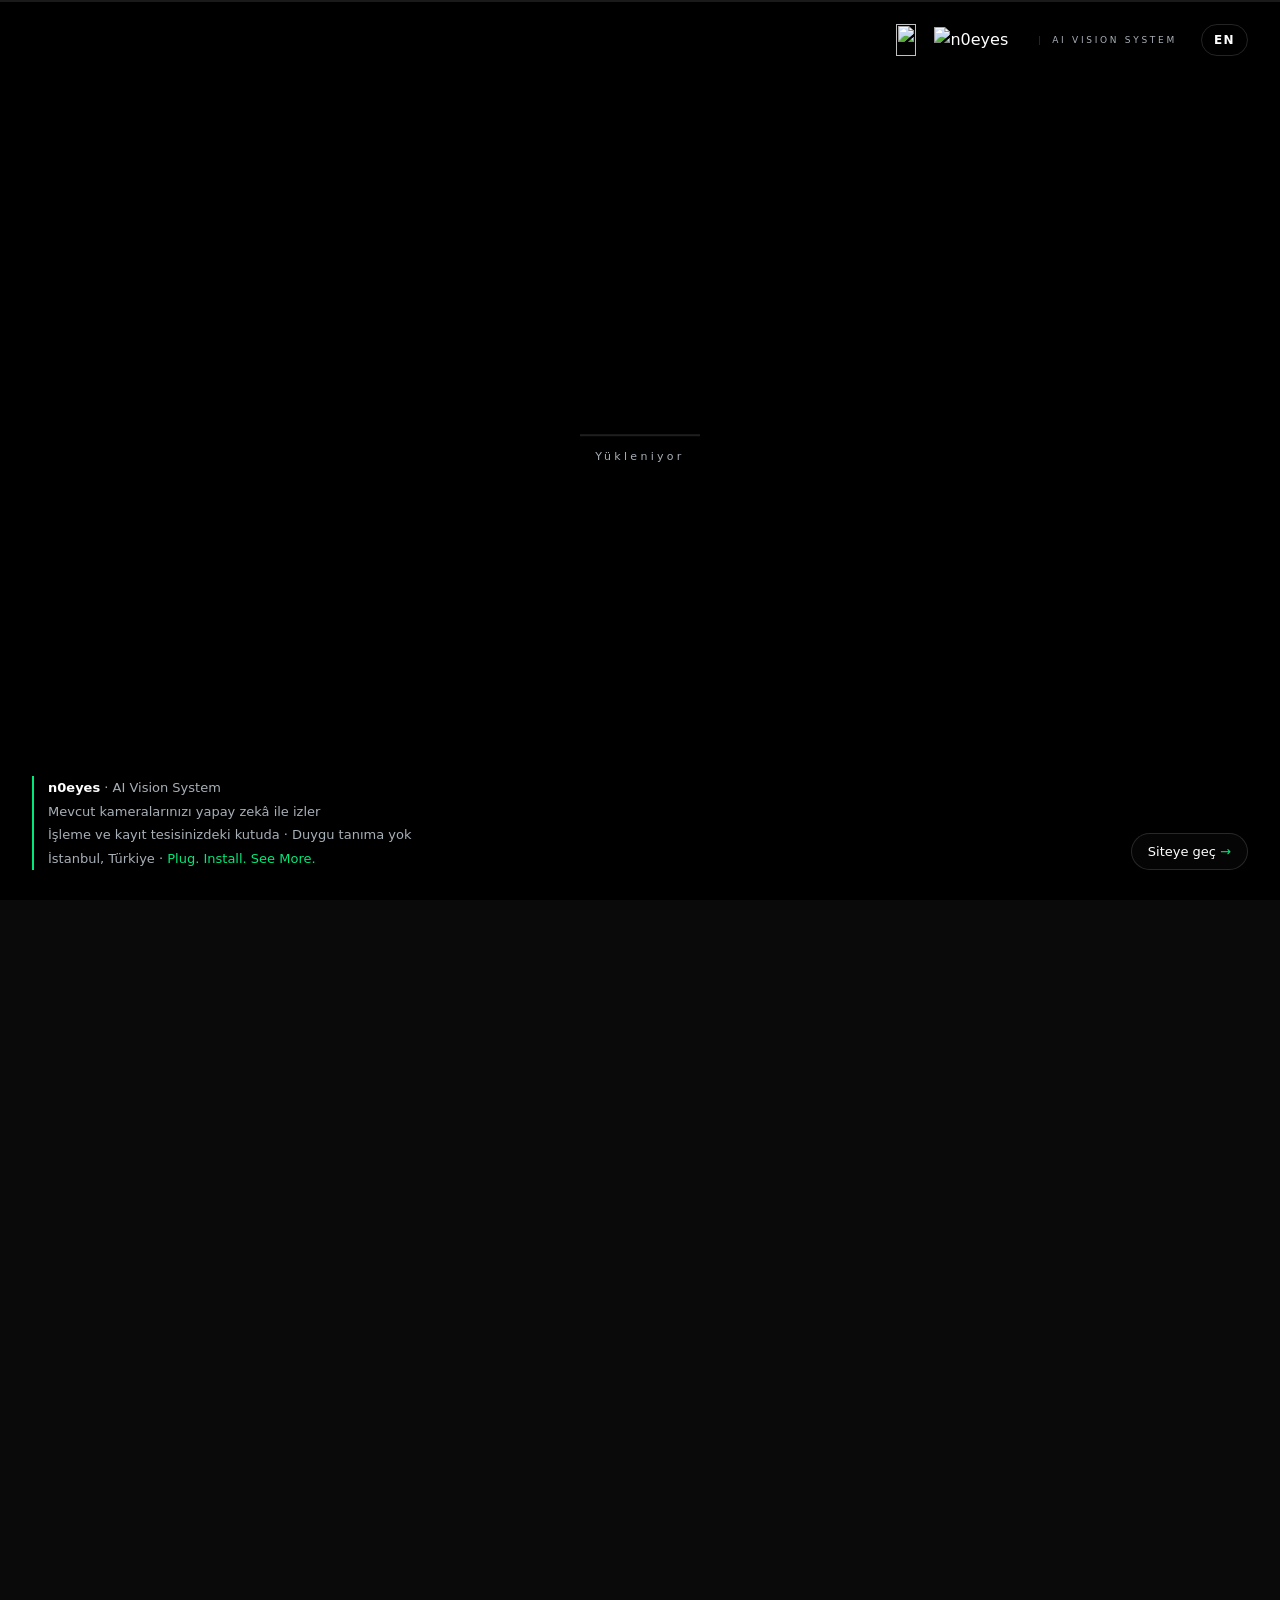
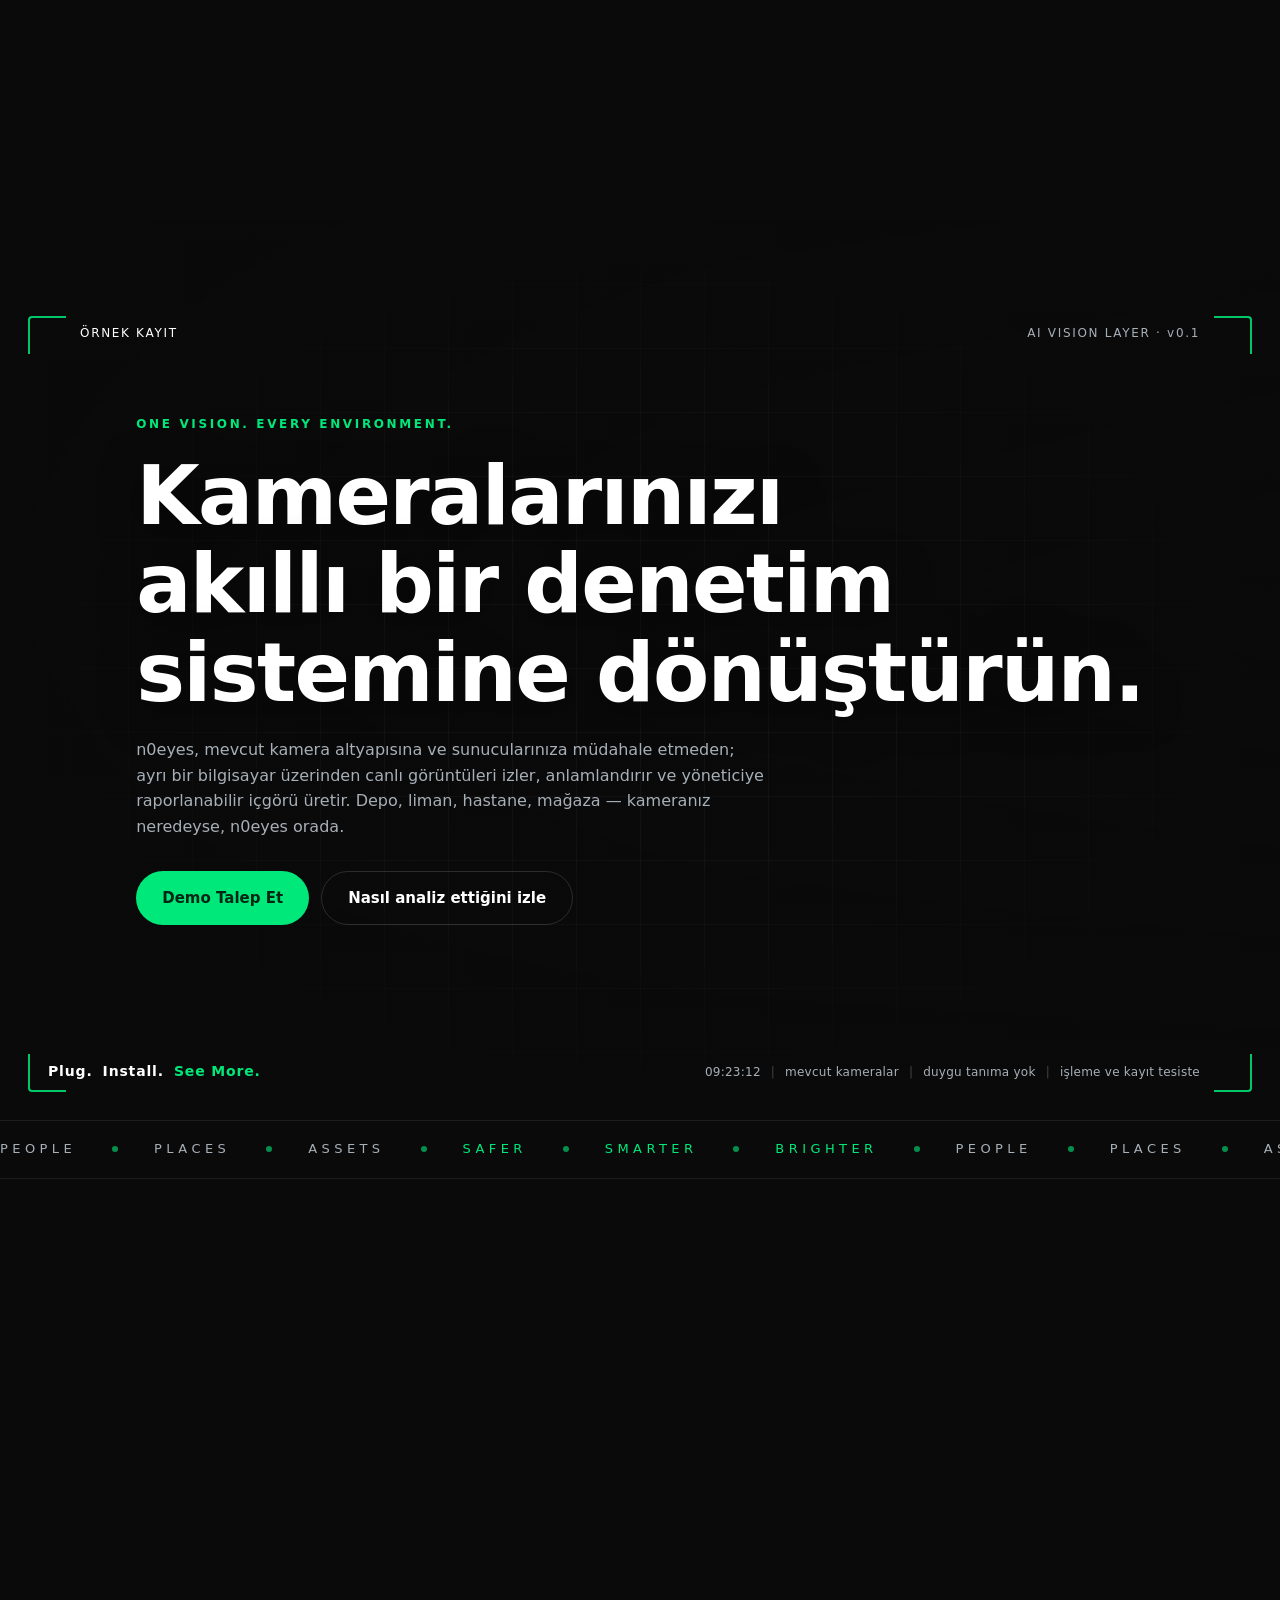
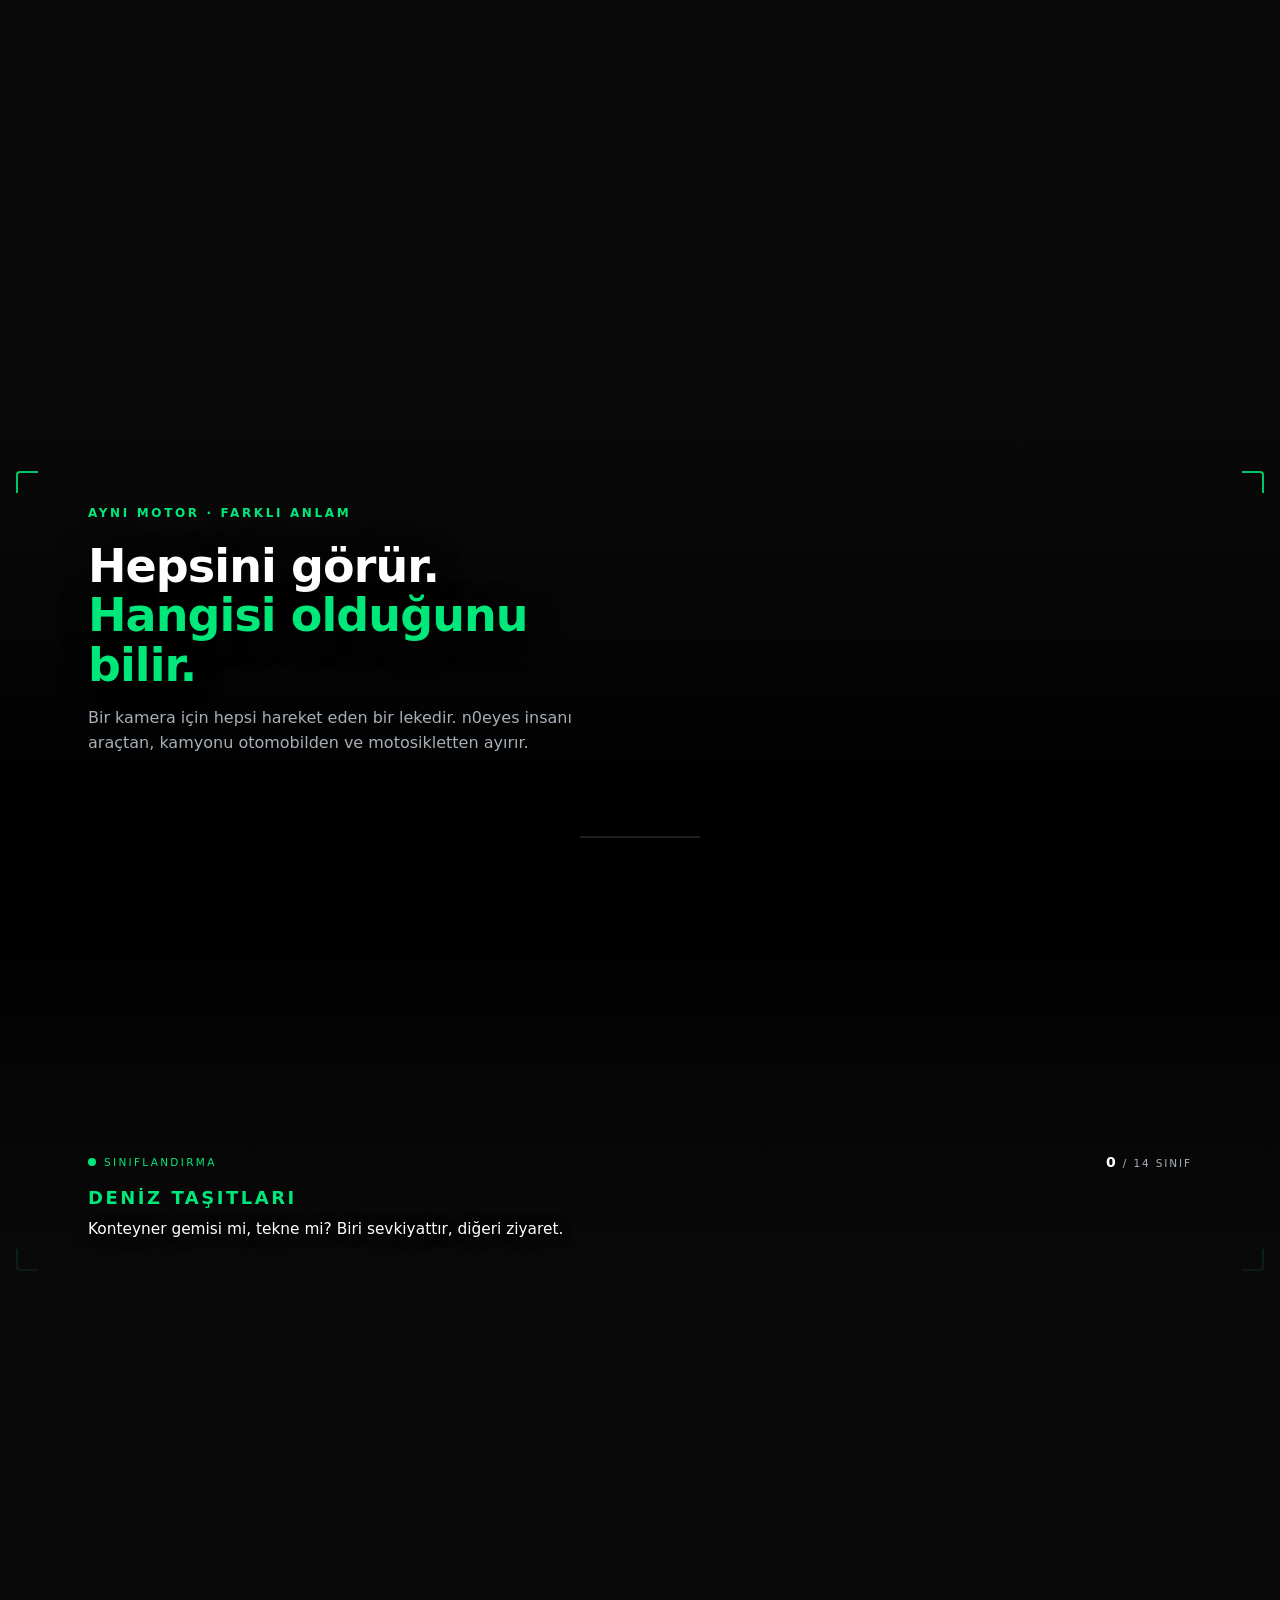
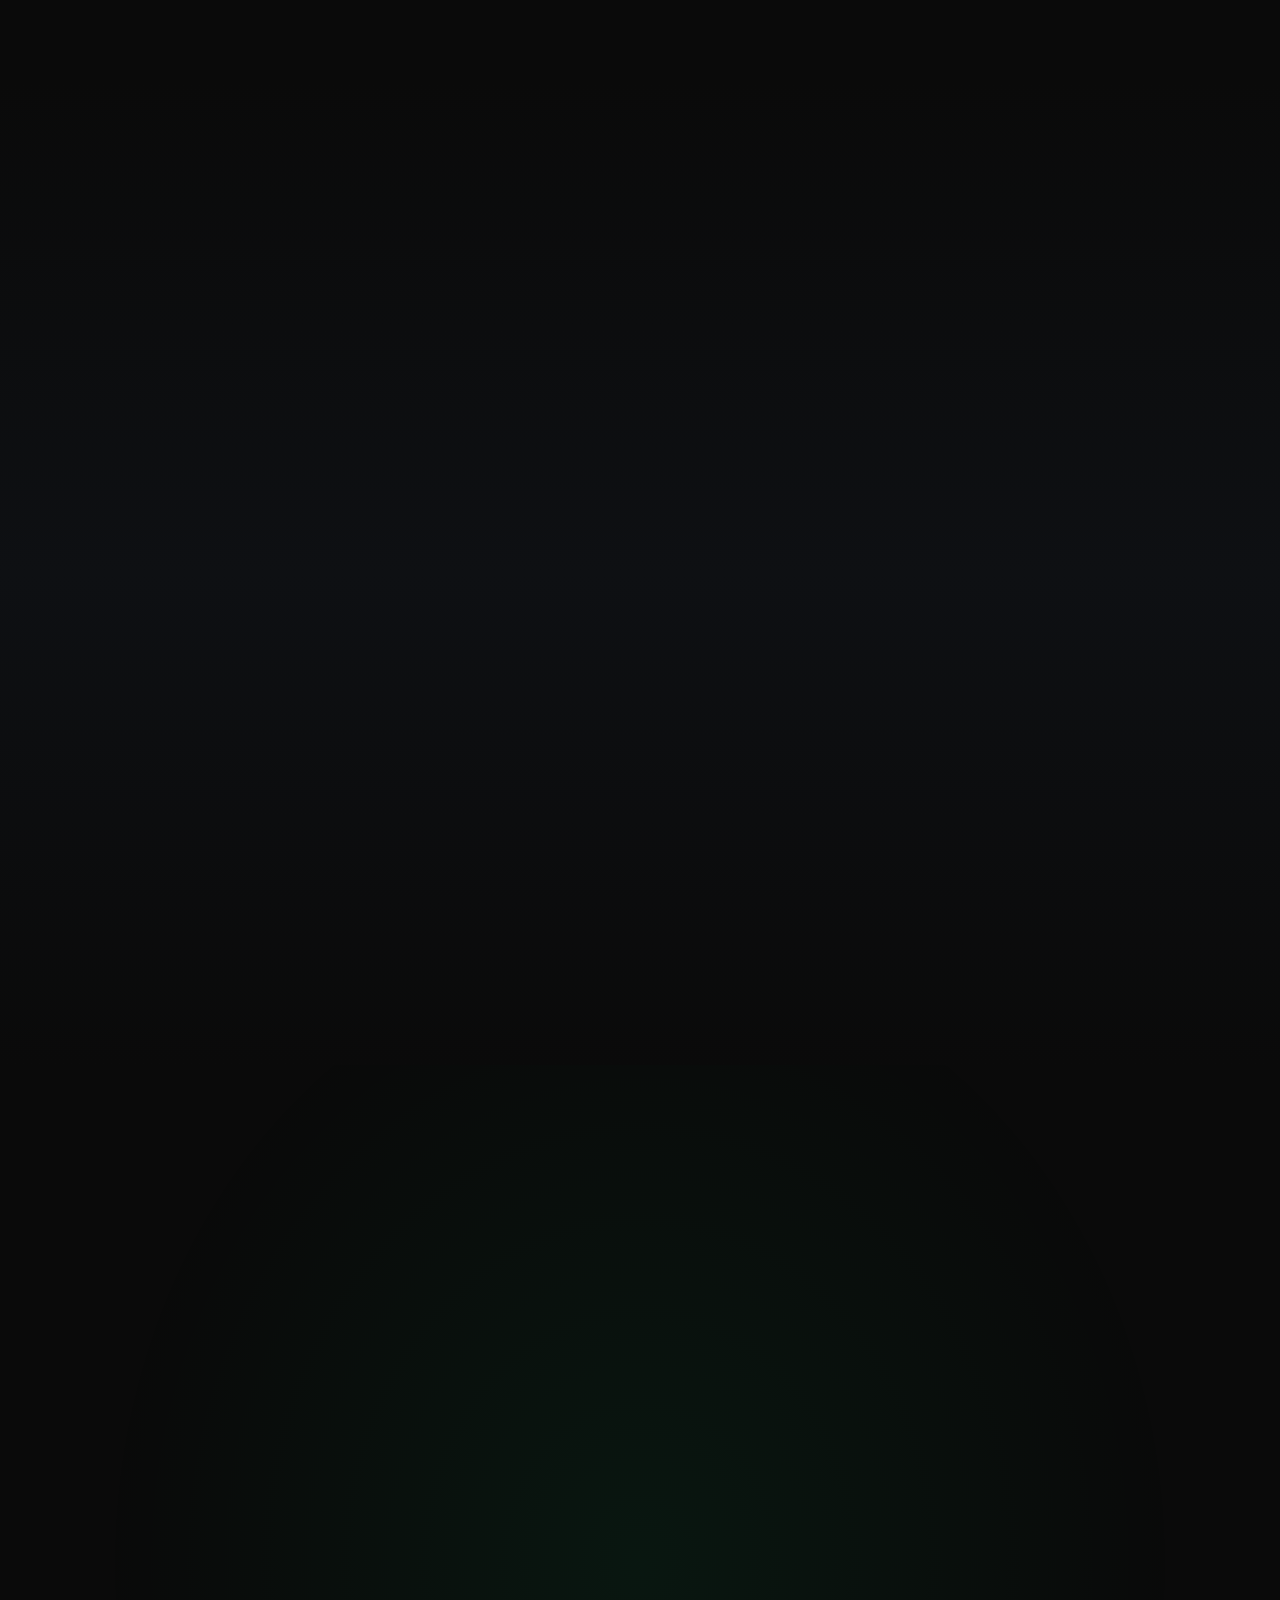
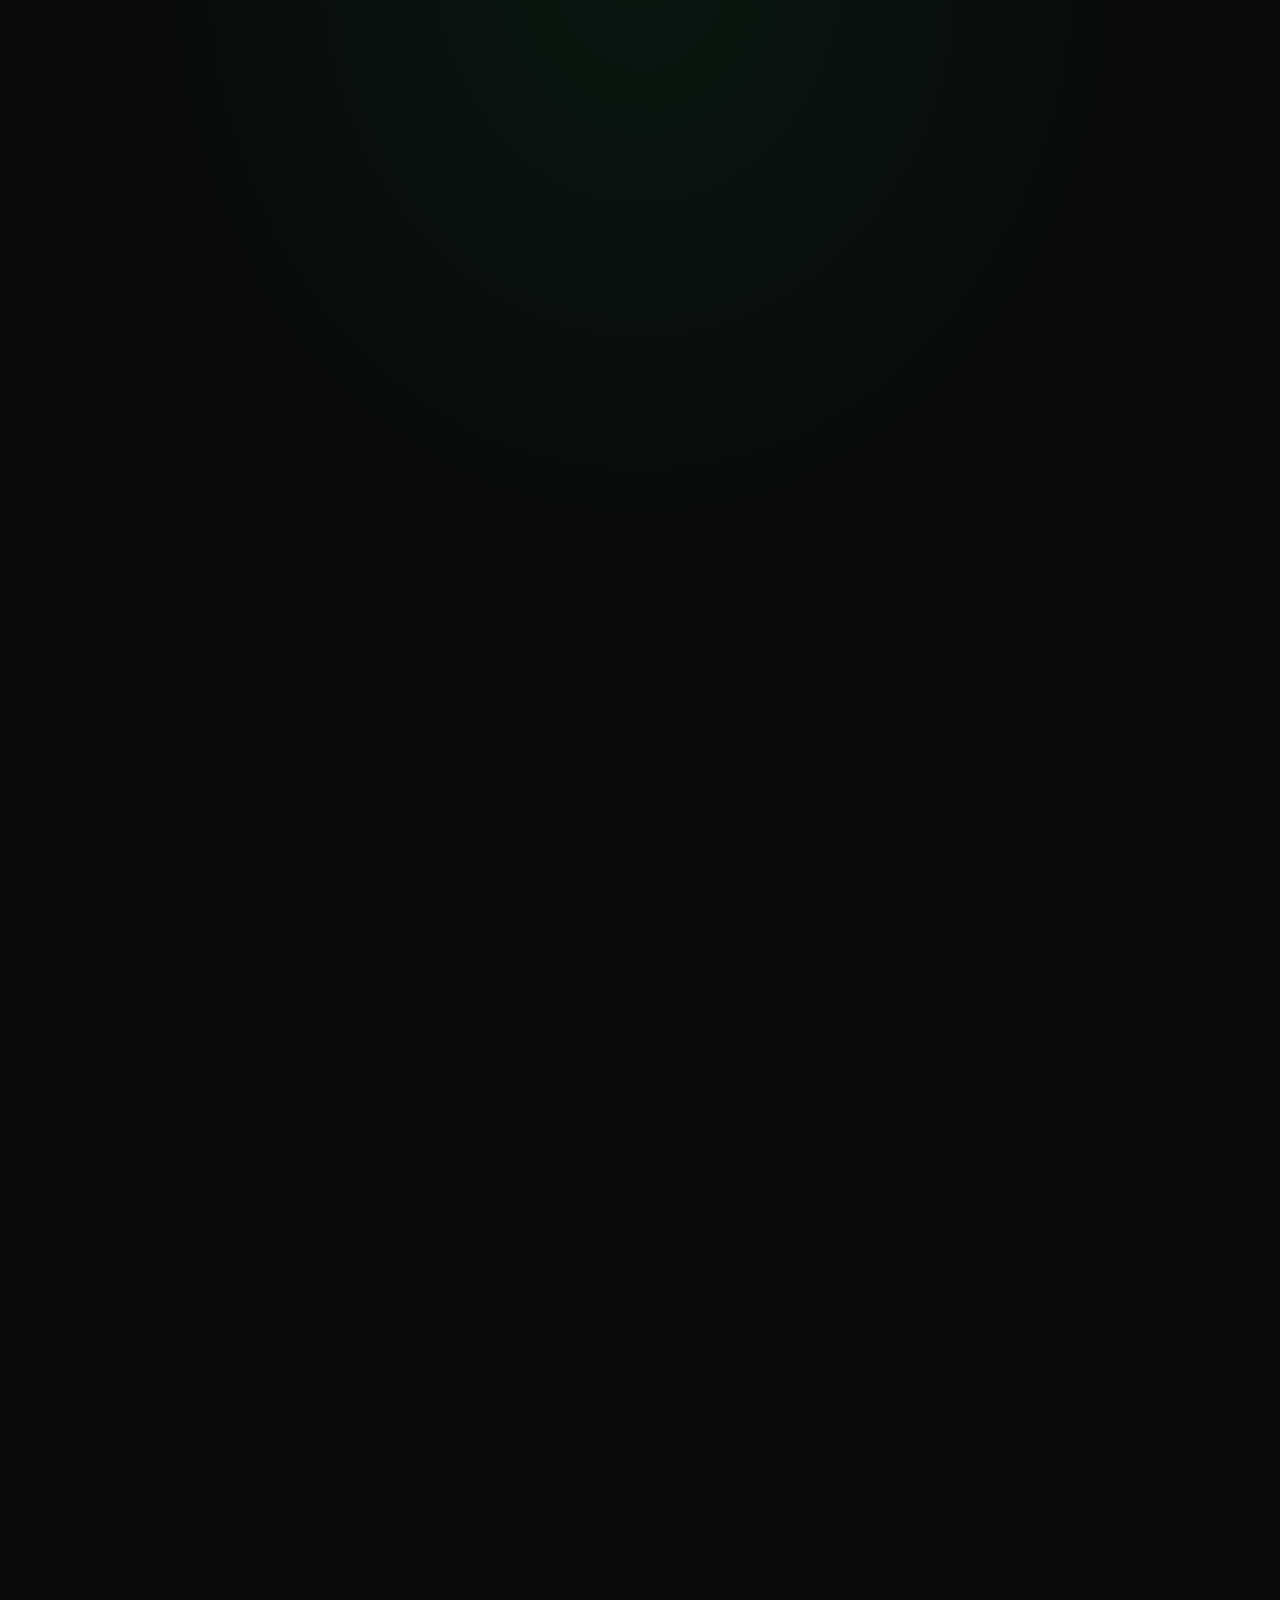
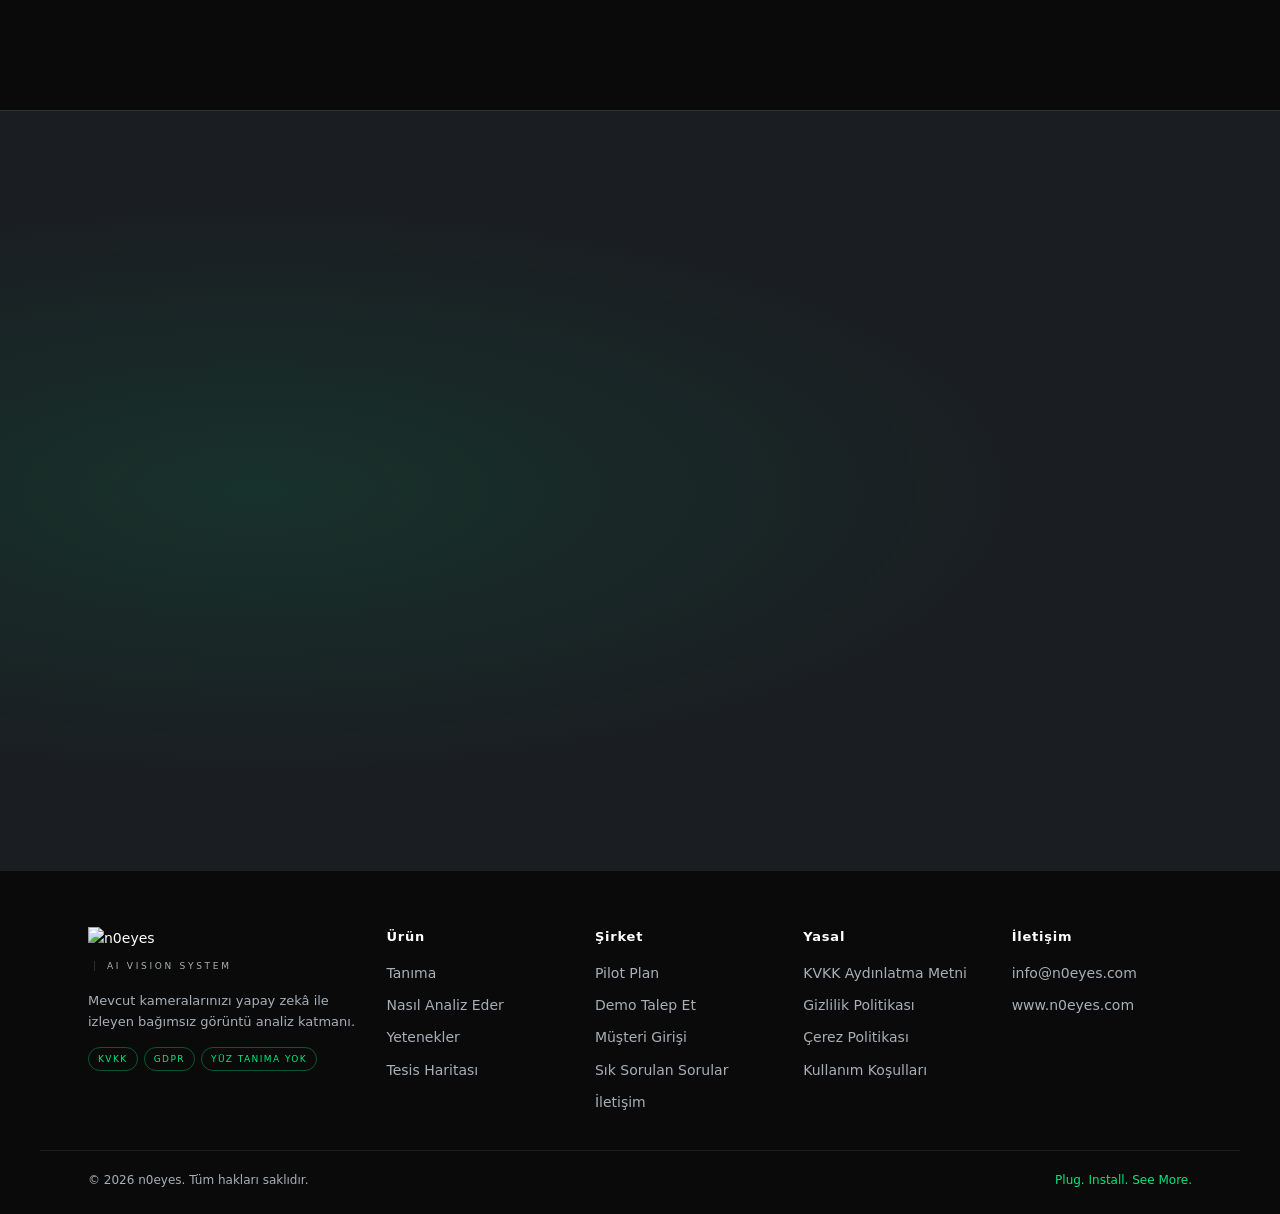
==== index.html @ ea77cc2b "Menüden Görüşme Planla sekmesi kaldırıldı; Demo Talep Et aynı sayfaya gidiyor Altbilgideki bağlantı " ====
<!DOCTYPE html>
<html lang="tr">
<head>
  <meta charset="utf-8">
  <meta name="viewport" content="width=device-width, initial-scale=1">
  <title>n0eyes — AI Vision System | Mevcut kameralarınızı yapay zekâ ile izleyin</title>
  <meta name="description" content="n0eyes, mevcut kamera altyapınıza dokunmadan canlı görüntüyü izler, anlamlandırır ve yöneticiye raporlanabilir içgörü üretir. Plug. Install. See More.">
  <meta property="og:type" content="website">
  <meta property="og:site_name" content="n0eyes">
  <meta property="og:url" content="https://n0eyes.com/">
  <meta property="og:title" content="n0eyes — AI Vision System">
  <meta property="og:description" content="Kameralarınız zaten var. Artık görmeye başlasınlar. n0eyes, mevcut kameralarınıza bağlanan tek bir kutu.">
  <meta property="og:image" content="https://n0eyes.com/assets/img/og.png">
  <meta property="og:image:width" content="1200">
  <meta property="og:image:height" content="630">
  <meta property="og:image:alt" content="n0eyes logosu — Kameralarınız zaten var. Artık görmeye başlasınlar.">
  <meta property="og:locale" content="tr_TR">
  <meta property="og:locale:alternate" content="en_US">
  <meta name="twitter:card" content="summary_large_image">
  <meta name="twitter:title" content="n0eyes — AI Vision System">
  <meta name="twitter:description" content="Kameralarınız zaten var. Artık görmeye başlasınlar. n0eyes, mevcut kameralarınıza bağlanan tek bir kutu.">
  <meta name="twitter:image" content="https://n0eyes.com/assets/img/og.png">
  <link rel="apple-touch-icon" href="assets/img/apple-touch-icon.png">
  <meta name="theme-color" content="#0A0A0A">
  <link rel="icon" href="assets/img/favicon.png" type="image/png">
  <link rel="stylesheet" href="css/fonts.css?v=20261008a">
  <link rel="stylesheet" href="css/style.css?v=20261106a">
</head>
<body>

<!-- ================= INTRO (sadece video, kaydırdıkça akar, sonunda site açılır) ================= -->
<div class="intro" id="intro" aria-label="Tanıtım videosu">
  <div class="intro__media">
    <!-- Kare dizisi: assets/frames/f_0001..f_0213(.webp|@2x.webp) — VD-1 0–9.5 sn + VD-2 0.3–8.55 sn, 12 fps, 1280px / 2048px -->
    <canvas class="intro__canvas" id="introCanvas" data-frames="213" data-src="assets/frames/f_{i}.webp" data-src2x="assets/frames/f_{i}@2x.webp"></canvas>
    <div class="intro__vignette"></div>
  </div>
  <div class="intro__loader" id="introLoader"><i></i><span>Yükleniyor</span></div>

  <!-- sağ üst: logo -->
  <div class="intro__brand">
    <img class="brand__mark" src="assets/img/logo-isaret.png" alt="" width="115" height="128">
    <img class="brand__word" src="assets/img/logo-kelime.png" alt="n0eyes" width="410" height="120">
    <span class="brand__tag">AI VISION SYSTEM</span>
    <button type="button" class="lang lang--intro" aria-label="Switch to English">EN</button>
  </div>

  <!-- sol alt: şirket hakkında birkaç satır -->
  <ul class="intro__facts">
    <li><b>n<span class="n0">0</span>eyes</b> · AI Vision System</li>
    <li>Mevcut kameralarınızı yapay zekâ ile izler</li>
    <li>İşleme ve kayıt tesisinizdeki kutuda · Duygu tanıma yok</li>
    <li>İstanbul, Türkiye · <span class="g">Plug. Install. See More.</span></li>
  </ul>

  <!-- alt yazı: kaydırdıkça değişir -->
  <div class="intro__caption" id="introCaption"><span></span></div>

  <!-- orta alt: kaydır -->
  <div class="intro__scroll" id="introScroll"><span></span>KAYDIR</div>

  <!-- sağ alt: atla -->
  <button class="intro__skip" id="introSkip" type="button">Siteye geç <i>→</i></button>

  <div class="intro__progress"><i id="introBar"></i></div>
</div>
<div class="intro-spacer" id="introSpacer" aria-hidden="true"></div>

<!-- ================= NAV ================= -->
<header class="nav" id="nav">
  <div class="nav__inner">
    <a href="./" class="brand" id="brandHome" aria-label="n0eyes ana sayfa">
      <img class="brand__mark" src="assets/img/logo-isaret.png" alt="" width="115" height="128">
      <img class="brand__word" src="assets/img/logo-kelime.png" alt="n0eyes" width="410" height="120">
      <span class="brand__tag">AI VISION SYSTEM</span>
    </a>
    <nav class="nav__links" id="navLinks">
      <a href="#urun">Ürün</a>
      <a href="#tanima">Tanıma</a>
      <a href="#canli">Nasıl Analiz Eder</a>
      <a href="#fabrika">Fabrika</a>
      <a href="#yetenekler">Yetenekler</a>
      <a href="#tesis">Tesis</a>
      <a href="#pilot">Pilot</a>
      <a href="https://portal.n0eyes.com/giris">Müşteri Girişi</a>
      <button type="button" class="lang" aria-label="Switch to English">EN</button>
      <a href="https://portal.n0eyes.com/gorusme" class="btn btn--sm">Demo Talep Et</a>
    </nav>
    <button class="nav__burger" id="burger" aria-label="Menü" aria-expanded="false"><span></span><span></span></button>
  </div>
</header>

<main id="top">

<!-- ================= HERO (statik; intro'nun son karesi arka planda) ================= -->
<section class="hero" id="hero">
  <div class="hero__bg" aria-hidden="true"></div>
  <div class="hero__grid" aria-hidden="true"></div>
  <div class="hud" aria-hidden="true">
    <i class="hud__c hud__c--tl"></i><i class="hud__c hud__c--tr"></i><i class="hud__c hud__c--bl"></i><i class="hud__c hud__c--br"></i>
    <div class="hud__rec">ÖRNEK KAYIT</div>
    <div class="hud__cam">AI VISION LAYER · v0.1</div>
    <div class="hud__meta"><span id="hudClock">09:23:12</span><span class="sep">|</span><span>mevcut kameralar</span><span class="sep">|</span><span>duygu tanıma yok</span><span class="sep">|</span><span>işleme ve kayıt tesiste</span></div>
  </div>
  <div class="container hero__content">
    <p class="eyebrow">ONE VISION. EVERY ENVIRONMENT.</p>
    <h1>Kameralarınızı<br>akıllı bir denetim<br>sistemine dönüştürün.</h1>
    <p class="lead">n0eyes, mevcut kamera altyapısına ve sunucularınıza müdahale etmeden; ayrı bir bilgisayar üzerinden canlı görüntüleri izler, anlamlandırır ve yöneticiye raporlanabilir içgörü üretir. Depo, liman, hastane, mağaza — kameranız neredeyse, n0eyes orada.</p>
    <div class="hero__cta">
      <a href="https://portal.n0eyes.com/gorusme" class="btn">Demo Talep Et</a>
      <a href="#canli" class="btn btn--ghost">Nasıl analiz ettiğini izle</a>
    </div>
  </div>
  <div class="hero__tagline"><span>Plug.</span><span>Install.</span><span class="g">See More.</span></div>
</section>

<!-- ================= MARQUEE ================= -->
<div class="marquee" aria-hidden="true">
  <div class="marquee__track">
    <span>PEOPLE</span><i></i><span>PLACES</span><i></i><span>ASSETS</span><i></i><span class="g">SAFER</span><i></i><span class="g">SMARTER</span><i></i><span class="g">BRIGHTER</span><i></i>
    <span>PEOPLE</span><i></i><span>PLACES</span><i></i><span>ASSETS</span><i></i><span class="g">SAFER</span><i></i><span class="g">SMARTER</span><i></i><span class="g">BRIGHTER</span><i></i>
    <span>PEOPLE</span><i></i><span>PLACES</span><i></i><span>ASSETS</span><i></i><span class="g">SAFER</span><i></i><span class="g">SMARTER</span><i></i><span class="g">BRIGHTER</span><i></i>
  </div>
</div>

<!-- ================= PROBLEM ================= -->
<section class="section" id="urun">
  <div class="container">
    <div class="section__head reveal">
      <p class="eyebrow">BUGÜNKÜ SORUN</p>
      <h2>Kameralar çoğu zaman <span class="muted">sadece kayıt alır.</span></h2>
      <p class="lead">n0eyes bu pasif görüntüyü, işletmenin günlük operasyonunu anlayan aktif bir analiz katmanına dönüştürür.</p>
    </div>
    <div class="grid grid--3">
      <article class="card reveal">
        <div class="card__icon"><svg viewBox="0 0 24 24"><path d="M4 7h11l5 3-5 3H4z"/><path d="M4 7v10"/><path d="M8 20h8"/></svg></div>
        <h3>Pasif kayıt</h3>
        <p>Kamera görüntüleri çoğu zaman olay olduktan sonra geriye dönük izlenir. Kayıt vardır, ama gözlem yoktur.</p>
      </article>
      <article class="card reveal" style="--d:.1s">
        <div class="card__icon"><svg viewBox="0 0 24 24"><circle cx="12" cy="12" r="9"/><path d="M12 7v5l3 2"/></svg></div>
        <h3>Manuel takip</h3>
        <p>Rampa doluluğu, bekleme, güvenlik ve olağan dışı hareketler insan kontrolüne kalır. İnsan yorulur, sistem yorulmaz.</p>
      </article>
      <article class="card reveal" style="--d:.2s">
        <div class="card__icon"><svg viewBox="0 0 24 24"><rect x="3" y="4" width="7" height="7" rx="1"/><rect x="14" y="4" width="7" height="7" rx="1"/><rect x="3" y="15" width="7" height="7" rx="1"/><rect x="14" y="15" width="7" height="7" rx="1"/></svg></div>
        <h3>Dağınık görünürlük</h3>
        <p>Yönetici sahadaki akışı tek ekranda ve ölçülebilir şekilde göremez; kameralar arasında kaybolur.</p>
      </article>
    </div>
  </div>
</section>

<!-- ================= NASIL ÇALIŞIR ================= -->
<!-- ================= TANIMA (VD-3: kaydırdıkça sağa akan sınıflandırma geçidi) ================= -->
<section class="reco" id="tanima">
  <div class="reco__sticky">
    <div class="container reco__head">
      <p class="eyebrow">AYNI MOTOR · FARKLI ANLAM</p>
      <h2>Hepsini görür. <span class="g">Hangisi olduğunu bilir.</span></h2>
      <p class="lead">Bir kamera için hepsi hareket eden bir lekedir. n0eyes insanı araçtan, kamyonu otomobilden ve motosikletten ayırır.</p>
    </div>

    <div class="reco__stage">
      <!-- Kare dizisi: assets/frames-vd3/f_0001..f_0112(.webp|@2x.webp) (VD-3, 12 fps, 1600px / 2560px; HAMER kuyruğu kesildi, köpek yüz kutusu temizlendi) -->
      <canvas class="reco__canvas" id="recoCanvas" data-frames="112" data-src="assets/frames-vd3/f_{i}.webp" data-src2x="assets/frames-vd3/f_{i}@2x.webp"></canvas>
      <div class="reco__hud" aria-hidden="true">
        <i class="hud__c hud__c--tl"></i><i class="hud__c hud__c--tr"></i><i class="hud__c hud__c--bl"></i><i class="hud__c hud__c--br"></i>
      </div>
      <div class="reco__loader" id="recoLoader"><i></i></div>
    </div>

    <div class="container reco__foot">
      <div class="reco__meta"><span class="reco__badge"><span class="dot"></span>SINIFLANDIRMA</span><span class="reco__count"><b id="recoCount">0</b> / 14 <span>SINIF</span></span></div>
      <div class="reco__cap">
        <b id="recoTitle">DENİZ TAŞITLARI</b>
        <span id="recoText">Konteyner gemisi mi, tekne mi? Biri sevkiyattır, diğeri ziyaret.</span>
      </div>
      <div class="reco__track" id="recoTrack" aria-hidden="true"></div>
    </div>
  </div>
</section>

<!-- ================= CANLI ANALİZ (gerçek görüntü + HUD) ================= -->
<section class="section" id="canli">
  <div class="container">
    <div class="section__head reveal">
      <p class="eyebrow">NASIL ANALİZ EDER</p>
      <h2>Bir güvenlik görevlisi gibi <span class="g">ekrandaki görüntüyü</span> okur.</h2>
      <p class="lead">Aşağıdaki görüntü gerçek bir depodan — mal kabul rampası, sabah mesaisi. Kişi kutuları, bölge çizgileri ve olaylar sistemin kendi çıktısıdır.</p>
    </div>

    <div class="live reveal">
      <div class="live__stage">
        <video id="liveVideo" class="live__video" src="assets/video/demo-rampa.mp4" poster="assets/img/poster-rampa.jpg" muted loop playsinline preload="metadata"></video>
        <div class="live__hud" aria-hidden="true">
          <i class="hud__c hud__c--tl"></i><i class="hud__c hud__c--tr"></i><i class="hud__c hud__c--bl"></i><i class="hud__c hud__c--br"></i>
          <div class="live__top">
            <span class="live__badge">ÖRNEK KAYIT</span>
            <span class="live__cam">CAM 2 · MAL KABUL</span>
            <span class="live__time" id="liveClock">09:23:30</span>
          </div>
          <div class="live__kpis">
            <div class="kpi"><span class="kpi__l">KİŞİ</span><b id="kpiKisi">4</b></div>
            <div class="kpi"><span class="kpi__l">HAREKETSİZ</span><b id="kpiHareketsiz" class="warn">3</b></div>
            <div class="kpi"><span class="kpi__l">RAMPA</span><b class="g">DOLU</b></div>
            <div class="kpi"><span class="kpi__l">ARAÇ</span><b>1</b></div>
          </div>
          <div class="live__scan"></div>
        </div>
        <button class="live__play" id="livePlay" aria-label="Oynat">▶</button>
      </div>

      <aside class="live__panel">
        <div class="live__panelHead">
          <span>OLAY AKIŞI</span>
          <span class="muted">22.08.2026</span>
        </div>
        <ul class="feed" id="feed">
          <li class="feed__item feed__item--ghost">Olaylar video ile eş zamanlı akar…</li>
        </ul>
        <div class="live__foot">
          <span class="pill">Duygu tanıma yok</span>
          <span class="pill">İşleme tesiste</span>
        </div>
      </aside>
    </div>

    <div class="stats reveal">
      <div class="stat"><b data-sabit="7/24">7/24</b><span>kesintisiz izleme · gece görüşü dahil</span></div>
      <div class="stat"><b data-count="14">0</b><span>ayırt edilen sınıf · insan, araç, ekipman</span></div>
    </div>
  </div>
</section>

<!-- ================= FABRİKA (#79: gerçek izlerin görüntüsüz canlandırması; veri: n0eyes tools/site_iz_disa.py → assets/data) ================= -->
<section class="section" id="fabrika">
  <div class="container">
    <div class="section__head reveal">
      <h2>Gerçek fabrika. Gerçek tespitler. <span class="g">Görüntü yok.</span></h2>
    </div>
    <figure class="fab reveal" data-json="assets/data/fabrika_nvr2_k17.json">
      <div class="fab__sahne">
        <canvas aria-hidden="true"></canvas>
        <div class="fab__hud" aria-hidden="true">
          <i class="hud__c hud__c--tl"></i><i class="hud__c hud__c--tr"></i><i class="hud__c hud__c--bl"></i><i class="hud__c hud__c--br"></i>
          <div class="fab__top"><span class="fab__rozet"></span><span class="fab__saat">--:--:--</span></div>
          <div class="fab__bolgeler"></div>
        </div>
      </div>
      <figcaption class="fab__alt">Bir tekstil fabrikasında n0eyes'ın kaydettiği gerçek tespitlerden üretildi. İnsanlar nokta ve iz olarak gösterilir; yüz ve görüntü yoktur.</figcaption>
    </figure>
    <div class="fab-serit reveal">
      <p><span>Kutu başına <b>24 kamera</b></span></p><!-- kaynak: K-69 -->
      <p><span>Sor n0eyes: test setinde <b>50 sorudan 45 doğru, 0 uydurma</b></span></p><!-- kaynak: OLCUMLER §102 -->
      <p><span>Bu gösterimdeki tespit sayısı</span> <b id="fabTespit">—</b></p><!-- kaynak: assets/data JSON -->
    </div>
  </div>
</section>

<!-- ================= YETENEKLER ================= -->
<section class="section section--alt" id="yetenekler">
  <div class="container">
    <div class="section__head reveal">
      <p class="eyebrow">ANA YETENEKLER</p>
      <h2>İnsanı değil, <span class="g">akışı ve olayı</span> takip ediyoruz.</h2>
      <p class="lead">Depo, üretim, lojistik, perakende, sağlık — kamera neredeyse aynı motor. Sistem; insan hareketi, alan kullanımı ve olağan dışı olayları yöneticinin anlayacağı sade raporlara çevirir.</p>
    </div>
    <div class="grid grid--3 features">
      <article class="feature reveal"><span class="feature__n">01</span><h3>Kişi sınıflandırma</h3><p>İşçi, misafir, müşteri ve yetkisiz giriş gibi farklı kişi tiplerini ayırmaya yönelik analiz. İsimsiz, toplu.</p></article>
      <article class="feature reveal" style="--d:.05s"><span class="feature__n">02</span><h3>Bekleme ve akış</h3><p>Gün içi yoğunluk, duruş, bekleme süreleri ve alan bazlı çalışma ritmini hat/bölge bazında raporlar.</p></article>
      <article class="feature reveal" style="--d:.1s"><span class="feature__n">03</span><h3>Tehlike ve anomali</h3><p>Yasak bölgeye giriş, mesai dışı hareket — kanıt karesiyle.</p></article>
      <article class="feature reveal" style="--d:.15s"><span class="feature__n">04</span><h3>Alan ve varlık takibi</h3><p>Giriş-çıkışlar, rampa/kapı doluluğu, depo ve üretim hattı çevresindeki akış görünür olur.</p></article>
      <article class="feature reveal" style="--d:.2s"><span class="feature__n">05</span><h3>Canlı uyarı mantığı</h3><p>Yöneticinin hızlı aksiyon alması için uyarı üretir; olayları tarih, saat ve kamera bazında kaydeder.</p></article>
      <article class="feature reveal" style="--d:.25s"><span class="feature__n">06</span><h3>Yönetici raporu</h3><p>Teknik görüntü verisini sabah brifine, trend panellerine ve günlük raporlara dönüştürür.</p></article>
    </div>
  </div>
</section>

<!-- ================= TESİS HARİTASI ("her yerdeyiz") ================= -->
<section class="section section--map" id="tesis">
  <div class="container">
    <div class="section__head reveal">
      <p class="eyebrow">TESİSİN HER YERİNDE</p>
      <h2>Bütün kameralar. <span class="g">Tek bir göz.</span></h2>
      <p class="lead">Otoparktan rampaya, depodan ofis girişine — mevcut her kamera n0eyes bilgisayarına bağlanır. Sistem tesisin normalini öğrenir, sapmayı bildirir.</p>
    </div>

    <div class="map reveal" id="map">
      <svg viewBox="0 0 1200 640" class="map__svg" aria-labelledby="mapTitle" role="img">
        <title id="mapTitle">Tesis planı: kameralar n0eyes bilgisayarına bağlı</title>
        <defs>
          <pattern id="gridp" width="40" height="40" patternUnits="userSpaceOnUse"><path d="M40 0H0V40" fill="none" stroke="rgba(255,255,255,.05)" stroke-width="1"/></pattern>
          <radialGradient id="hubGlow"><stop offset="0" stop-color="#00E87A" stop-opacity=".45"/><stop offset="1" stop-color="#00E87A" stop-opacity="0"/></radialGradient>
          <filter id="glow"><feGaussianBlur stdDeviation="3" result="b"/><feMerge><feMergeNode in="b"/><feMergeNode in="SourceGraphic"/></feMerge></filter>
        </defs>
        <rect width="1200" height="640" fill="url(#gridp)"/>

        <!-- Bloklar -->
        <g class="map__blocks">
          <rect x="60"  y="60"  width="300" height="200" rx="6"/><text x="80" y="90">OTOPARK</text>
          <rect x="60"  y="300" width="300" height="280" rx="6"/><text x="80" y="330">DIŞ AVLU</text>
          <rect x="400" y="60"  width="400" height="180" rx="6"/><text x="420" y="90">DEPO</text>
          <rect x="400" y="360" width="180" height="220" rx="6"/><text x="420" y="390">MAL KABUL</text>
          <rect x="620" y="360" width="180" height="220" rx="6"/><text x="640" y="390">SEVKİYAT</text>
          <rect x="840" y="60"  width="300" height="300" rx="6"/><text x="860" y="90">ÜRETİM HATTI</text>
          <rect x="840" y="400" width="300" height="180" rx="6"/><text x="860" y="430">OFİS GİRİŞİ</text>
          <!-- hariç tutulan alan -->
          <g class="map__excluded"><rect x="1000" y="240" width="120" height="100" rx="6"/><text x="1012" y="266">DİNLENME</text><text x="1012" y="284">kapsam dışı</text></g>
        </g>

        <!-- Hub -->
        <g class="map__hub" transform="translate(600,300)">
          <circle r="90" fill="url(#hubGlow)"/>
          <circle r="34" class="map__hubRing"/>
          <circle r="34" class="map__hubPulse"/>
          <g transform="translate(-16,-16) scale(.32)" class="map__hubIcon">
            <path d="M14 30V14h16M70 14h16v16M86 70v16H70M30 86H14V70" fill="none" stroke="#00E87A" stroke-width="6" stroke-linecap="round"/>
            <rect x="33" y="18" width="34" height="64" rx="17" fill="none" stroke="#00E87A" stroke-width="8"/>
            <circle cx="50" cy="50" r="9" fill="none" stroke="#00E87A" stroke-width="5"/><circle cx="50" cy="50" r="3.5" fill="#00E87A"/>
          </g>
          <text x="50" y="5" class="map__hubLabel">n0eyes bilgisayarı</text>
        </g>

        <!-- Bağlantılar (kamera -> hub) -->
        <g class="map__links">
          <path d="M120 120 C 300 140, 420 260, 600 300"/>
          <path d="M120 540 C 300 520, 420 340, 600 300"/>
          <path d="M470 200 C 520 240, 560 280, 600 300"/>
          <path d="M470 560 C 520 520, 560 400, 600 300"/>
          <path d="M760 560 C 720 520, 660 400, 600 300"/>
          <path d="M1080 140 C 900 160, 760 260, 600 300"/>
          <path d="M1080 540 C 900 520, 760 340, 600 300"/>
          <path d="M760 120 C 720 160, 660 260, 600 300"/>
        </g>

        <!-- Kameralar -->
        <g class="map__cams">
          <g class="cam" transform="translate(120,120)"><circle r="14" class="cam__halo"/><circle r="5"/><text x="18" y="5">CAM 5 · Otopark</text></g>
          <g class="cam" transform="translate(120,540)"><circle r="14" class="cam__halo"/><circle r="5"/><text x="18" y="5">CAM 1 · Avlu</text></g>
          <g class="cam" transform="translate(470,200)"><circle r="14" class="cam__halo"/><circle r="5"/><text x="18" y="5">CAM 3 · Depo içi</text></g>
          <g class="cam" transform="translate(760,120)"><circle r="14" class="cam__halo"/><circle r="5"/><text x="-18" y="5" text-anchor="end">CAM 6 · Raf koridoru</text></g>
          <g class="cam" transform="translate(470,560)"><circle r="14" class="cam__halo"/><circle r="5"/><text x="18" y="5">CAM 2 · Rampa</text></g>
          <g class="cam" transform="translate(760,560)"><circle r="14" class="cam__halo"/><circle r="5"/><text x="-18" y="5" text-anchor="end">CAM 4 · Yükleme</text></g>
          <g class="cam" transform="translate(1080,140)"><circle r="14" class="cam__halo"/><circle r="5"/><text x="-18" y="5" text-anchor="end">CAM 7 · Hat başı</text></g>
          <g class="cam" transform="translate(1080,540)"><circle r="14" class="cam__halo"/><circle r="5"/><text x="-18" y="5" text-anchor="end">CAM 8 · Ofis girişi</text></g>
        </g>
      </svg>

      <!-- Mobil (dikey) plan: ≤720px'de gösterilir, masaüstü SVG gizlenir -->
      <svg viewBox="0 0 640 1060" class="map__svg map__svg--m" aria-hidden="true">
        <rect width="640" height="1060" fill="url(#gridp)"/>
        <g class="map__blocks">
          <rect x="40"  y="40"  width="260" height="170" rx="6"/><text x="56" y="66">OTOPARK</text>
          <rect x="340" y="40"  width="260" height="170" rx="6"/><text x="356" y="66">ÜRETİM HATTI</text>
          <rect x="40"  y="250" width="260" height="190" rx="6"/><text x="56" y="276">DEPO</text>
          <rect x="340" y="250" width="260" height="190" rx="6"/><text x="356" y="276">OFİS GİRİŞİ</text>
          <g class="map__excluded"><rect x="470" y="350" width="118" height="70" rx="6"/><text x="480" y="374">DİNLENME</text><text x="480" y="392">kapsam dışı</text></g>
          <rect x="40"  y="640" width="260" height="190" rx="6"/><text x="56" y="666">DIŞ AVLU</text>
          <rect x="340" y="640" width="260" height="190" rx="6"/><text x="356" y="666">MAL KABUL</text>
          <rect x="40"  y="870" width="560" height="160" rx="6"/><text x="56" y="896">SEVKİYAT</text>
        </g>
        <g class="map__hub" transform="translate(320,540)">
          <circle r="90" fill="url(#hubGlow)"/>
          <circle r="34" class="map__hubRing"/>
          <circle r="34" class="map__hubPulse"/>
          <g transform="translate(-16,-16) scale(.32)" class="map__hubIcon">
            <path d="M14 30V14h16M70 14h16v16M86 70v16H70M30 86H14V70" fill="none" stroke="#00E87A" stroke-width="6" stroke-linecap="round"/>
            <rect x="33" y="18" width="34" height="64" rx="17" fill="none" stroke="#00E87A" stroke-width="8"/>
            <circle cx="50" cy="50" r="9" fill="none" stroke="#00E87A" stroke-width="5"/><circle cx="50" cy="50" r="3.5" fill="#00E87A"/>
          </g>
          <text x="0" y="62" class="map__hubLabel map__hubLabel--c">n0eyes bilgisayarı</text>
        </g>
        <g class="map__links">
          <path d="M110 110 C 180 260, 240 420, 320 540"/>
          <path d="M530 110 C 460 260, 400 420, 320 540"/>
          <path d="M110 330 C 190 400, 250 470, 320 540"/>
          <path d="M530 330 C 450 400, 390 470, 320 540"/>
          <path d="M110 760 C 190 690, 250 610, 320 540"/>
          <path d="M530 760 C 450 690, 390 610, 320 540"/>
          <path d="M240 400 C 270 450, 300 500, 320 540"/>
          <path d="M320 960 C 330 820, 330 680, 320 540"/>
        </g>
        <g class="map__cams">
          <g class="cam" transform="translate(110,110)"><circle r="14" class="cam__halo"/><circle r="5"/><text x="16" y="5">CAM 5 · Otopark</text></g>
          <g class="cam" transform="translate(530,110)"><circle r="14" class="cam__halo"/><circle r="5"/><text x="-16" y="5" text-anchor="end">CAM 7 · Hat başı</text></g>
          <g class="cam" transform="translate(110,330)"><circle r="14" class="cam__halo"/><circle r="5"/><text x="16" y="5">CAM 3 · Depo içi</text></g>
          <g class="cam" transform="translate(530,330)"><circle r="14" class="cam__halo"/><circle r="5"/><text x="-16" y="5" text-anchor="end">CAM 8 · Ofis girişi</text></g>
          <g class="cam" transform="translate(240,400)"><circle r="14" class="cam__halo"/><circle r="5"/><text x="-16" y="5" text-anchor="end">CAM 6 · Raf koridoru</text></g>
          <g class="cam" transform="translate(110,760)"><circle r="14" class="cam__halo"/><circle r="5"/><text x="16" y="5">CAM 1 · Avlu</text></g>
          <g class="cam" transform="translate(530,760)"><circle r="14" class="cam__halo"/><circle r="5"/><text x="-16" y="5" text-anchor="end">CAM 2 · Rampa</text></g>
          <g class="cam" transform="translate(320,960)"><circle r="14" class="cam__halo"/><circle r="5"/><text x="16" y="5">CAM 4 · Yükleme</text></g>
        </g>
      </svg>

      <div class="map__stats">
        <div><b id="mapCamCount">0</b><span>kamera bağlı</span></div>
        <div><b>1</b><span>n0eyes bilgisayarı</span></div>
        <div><b>0</b><span>yeni kamera</span></div>
      </div>
    </div>

  </div>
</section>

<!-- ================= PİLOT PLAN ================= -->
<section class="section" id="pilot">
  <div class="container">
    <div class="section__head reveal">
      <p class="eyebrow">PİLOT PLAN</p>
      <h2>İlk amaç satmak değil; <span class="muted">kör noktaları görünür kılmak.</span></h2>
      <p class="lead">Hızlı pilot kurulumla gerçek saha verisi üzerinde değer üretiriz. Başarı ölçüsü: patronun tahmini ile gerçek arasındaki fark.</p>
    </div>
    <ol class="steps">
      <li class="step reveal"><span class="step__n">1</span><h3>Keşif</h3><p>Kamera noktaları, izlenecek alanlar ve raporlama ihtiyacı netleştirilir.</p></li>
      <li class="step reveal" style="--d:.08s"><span class="step__n">2</span><h3>Kurulum</h3><p>Ayrı n0eyes bilgisayarı konumlandırılır, görüntü izleme katmanı devreye alınır.</p></li>
      <li class="step reveal" style="--d:.16s"><span class="step__n">3</span><h3>Kalibrasyon</h3><p>İşletmenin normal akışı öğrenilir; bölge, bekleme, risk ve alan kuralları ayarlanır.</p></li>
      <li class="step reveal" style="--d:.24s"><span class="step__n">4</span><h3>Raporlama</h3><p>Günlük/haftalık yönetici çıktıları ve canlı uyarılar sade panelde sunulur.</p></li>
    </ol>

    <div class="grid grid--3 gains">
      <div class="gain reveal"><span class="gain__n">01</span><h3>Güvenlik</h3><p>Olağan dışı olaylar ve riskli hareketler daha erken fark edilir.</p></div>
      <div class="gain reveal" style="--d:.08s"><span class="gain__n">02</span><h3>Verimlilik</h3><p>Bekleme, duruş ve alan yoğunluğu görünür hale gelir.</p></div>
      <div class="gain reveal" style="--d:.16s"><span class="gain__n">03</span><h3>Şeffaflık</h3><p>Yönetici, kameralar arasında kaybolmadan sade özetler görür.</p></div>
    </div>
  </div>
</section>

<!-- ================= CTA / İLETİŞİM ================= -->
<section class="section cta" id="iletisim">
  <div class="container cta__inner reveal">
    <div class="cta__text">
      <p class="eyebrow">PLUG. INSTALL. SEE MORE.</p>
      <h2>Mevcut kameralarını bozma.<br><span class="g">Yeni bir görüntü zekâsı katmanı ekle.</span></h2>
      <p class="lead">İnsanları, alanları ve olayları daha güvenli, daha akıllı ve daha parlak bir operasyon için anlamlandır. Pilot için 15 dakikalık bir keşif görüşmesi yeterli.</p>
    </div>
    <form class="form" id="demoForm" novalidate>
      <label>Ad Soyad<input type="text" name="ad" required autocomplete="name"></label>
      <label>Firma<input type="text" name="firma" required autocomplete="organization"></label>
      <label>E-posta<input type="email" name="eposta" required autocomplete="email"></label>
      <label>Telefon<input type="tel" name="telefon" autocomplete="tel"></label>
      <label class="form__full">Kaç kameranız var, hangi alanları izlemek istersiniz?<textarea name="mesaj" rows="3"></textarea></label>
      <label class="form__full form__onay"><input type="checkbox" name="onay" required><span>İletişim bilgilerimin talebime dönüş yapmak için işlenmesini kabul ediyorum. <a href="kvkk.html" class="g">KVKK Aydınlatma Metni</a></span></label>
      <button type="submit" class="btn form__full">Demo Talep Et</button>
      <p class="form__note form__full">Yanıtı <strong>info@n0eyes.com</strong> adresinden alırsınız; onay e-postası hemen gönderilir.</p>
    </form>
  </div>
</section>

</main>

<!-- ================= FOOTER ================= -->
<footer class="footer">
  <div class="container footer__inner">
    <div class="footer__brand">
      <img class="brand__word" src="assets/img/logo-kelime.png" alt="n0eyes" width="410" height="120">
      <span class="brand__tag">AI VISION SYSTEM</span>
      <p>Mevcut kameralarınızı yapay zekâ ile izleyen bağımsız görüntü analiz katmanı.</p>
      <div class="footer__badges"><span>KVKK</span><span>GDPR</span><span>YÜZ TANIMA YOK</span></div>
    </div>
    <div class="footer__col"><b>Ürün</b><a href="#tanima">Tanıma</a><a href="#canli">Nasıl Analiz Eder</a><a href="#yetenekler">Yetenekler</a><a href="#tesis">Tesis Haritası</a></div>
    <div class="footer__col"><b>Şirket</b><a href="#pilot">Pilot Plan</a><a href="https://portal.n0eyes.com/gorusme">Demo Talep Et</a><a href="https://portal.n0eyes.com/giris">Müşteri Girişi</a><a href="sss.html">Sık Sorulan Sorular</a><a href="#iletisim">İletişim</a></div>
    <div class="footer__col"><b>Yasal</b><a href="kvkk.html">KVKK Aydınlatma Metni</a><a href="gizlilik.html">Gizlilik Politikası</a><a href="cerez.html">Çerez Politikası</a><a href="kosullar.html">Kullanım Koşulları</a></div>
    <div class="footer__col"><b>İletişim</b><a href="mailto:info@n0eyes.com">info@n0eyes.com</a><a href="https://www.n0eyes.com">www.n0eyes.com</a></div>
  </div>
  <div class="container footer__bottom">
    <span>© 2026 n<span class="n0">0</span>eyes. Tüm hakları saklıdır.</span>
    <span class="g">Plug. Install. See More.</span>
  </div>
</footer>

<script src="js/i18n.js?v=20261106a" defer></script>
<script src="js/main.js?v=20261008e" defer></script>
<script src="js/fabrika.js?v=20261008f" defer></script>
<script src="js/form.js?v=20261008a" defer></script>
<script src="js/cerez.js?v=20261008a" defer></script>
</body>
</html>
---- css/style.css ----
/* =========================================================
   n0eyes — kurumsal kimlik tokenları
   Gece Siyahı #0A0A0A · Grafit #1A1D22 · n0eyes Yeşili #00E87A
   Beyaz #FFFFFF · Açık Gri #A7AFB7 · Başlık: Sora · Metin: Inter
   ========================================================= */
:root{
  --bg:#0A0A0A; --bg2:#1A1D22; --green:#00E87A; --white:#FFFFFF; --gray:#A7AFB7;
  --line:rgba(255,255,255,.08); --line2:rgba(255,255,255,.14);
  --green-dim:rgba(0,232,122,.12); --warn:#FF6A3D;
  --font-h:"Sora",system-ui,sans-serif; --font-b:"Inter",system-ui,sans-serif;
  --container:1200px; --pad:clamp(20px,4vw,48px);
  --ease:cubic-bezier(.2,.7,.2,1);
}
*{box-sizing:border-box;margin:0;padding:0}
html{scroll-behavior:smooth}
body{background:var(--bg);color:var(--white);font-family:var(--font-b);font-size:16px;line-height:1.6;-webkit-font-smoothing:antialiased;overflow-x:hidden}
img,video,svg{display:block;max-width:100%}
a{color:inherit;text-decoration:none}
ul,ol{list-style:none}
.g{color:var(--green)}
.muted{color:var(--gray)}
.container{max-width:var(--container);margin:0 auto;padding:0 var(--pad)}

h1,.h1,h2,h3{font-family:var(--font-h);font-weight:700;letter-spacing:-.02em;line-height:1.08}
h1,.h1{font-size:clamp(40px,6.4vw,84px)}
h2{font-size:clamp(30px,4.2vw,54px)}
h3{font-size:clamp(18px,1.6vw,22px);font-weight:600;letter-spacing:-.01em}
.eyebrow{font-family:var(--font-h);font-size:12px;font-weight:600;letter-spacing:.22em;color:var(--green);margin-bottom:18px}
.lead{color:var(--gray);font-size:clamp(16px,1.25vw,19px);max-width:62ch;margin-top:20px}

/* buttons */
.btn{display:inline-flex;align-items:center;justify-content:center;gap:8px;background:var(--green);color:#052614;font-family:var(--font-h);font-weight:600;font-size:15px;padding:14px 26px;border-radius:999px;border:0;cursor:pointer;transition:transform .25s var(--ease),box-shadow .25s var(--ease),background .25s}
.btn:hover{transform:translateY(-2px);box-shadow:0 12px 40px rgba(0,232,122,.28)}
.btn--ghost{background:transparent;color:var(--white);border:1px solid var(--line2)}
.btn--ghost:hover{border-color:var(--green);box-shadow:none;background:var(--green-dim)}
.btn--sm{padding:10px 18px;font-size:14px}

/* dil düğmesi */
.lang{background:transparent;border:1px solid var(--line2);color:var(--white);font:600 12px var(--font-h);letter-spacing:.12em;padding:8px 12px;border-radius:999px;cursor:pointer;transition:border-color .2s,background .2s}
.lang:hover{border-color:var(--green);background:var(--green-dim)}
.lang--intro{margin-left:14px}

/* ================= NAV ================= */
.nav{position:fixed;inset:0 0 auto 0;z-index:50;transition:background .3s,border-color .3s;border-bottom:1px solid transparent}
.nav::before{content:"";position:absolute;inset:0;z-index:-1;background:rgba(10,10,10,.78);backdrop-filter:blur(14px);-webkit-backdrop-filter:blur(14px);opacity:0;transition:opacity .3s}
/* not: backdrop-filter .nav'ın kendisinde olursa fixed menü katmanının referansı çubuk olur (mobil menü taşar) */
.nav.is-scrolled::before{opacity:1}
.nav.is-scrolled{border-color:var(--line)}
.nav__inner{max-width:var(--container);margin:0 auto;padding:16px var(--pad);display:flex;align-items:center;justify-content:space-between;gap:24px;min-width:0}
.nav__links{min-width:0;flex-shrink:0}
.brand{display:flex;align-items:center;gap:10px;flex-shrink:0}
.brand__mark{width:auto;height:34px;flex:none}
.brand__word{display:block;height:26px;width:auto}   /* gercek logo dosyasindan kirpildi (Desktop
0eyes
0eyes logo seffaf.png); fontla CIZILMEZ */
.n0{font-family:var(--font-b)}   /* metin ici 'n0eyes': kucuk boyda hap kayboluyor, Inter'in dar 0'i O'dan ayrilir */
.brand__tag{font-family:var(--font-h);font-size:9px;letter-spacing:.3em;color:var(--gray);margin-left:6px;padding-left:12px;border-left:1px solid var(--line2);line-height:1;white-space:nowrap}
.nav__links{display:flex;align-items:center;gap:22px;font-size:14px;font-weight:500;color:var(--gray);white-space:nowrap}
.nav__links a:not(.btn){position:relative;transition:color .2s}
.nav__links a:not(.btn):hover{color:var(--white)}
.nav__links a:not(.btn)::after{content:"";position:absolute;left:0;right:0;bottom:-6px;height:2px;background:var(--green);transform:scaleX(0);transform-origin:left;transition:transform .25s var(--ease)}
.nav__links a:not(.btn):hover::after{transform:scaleX(1)}
.nav__burger{display:none;width:40px;height:40px;background:none;border:0;cursor:pointer;flex-direction:column;justify-content:center;gap:6px;align-items:center}
.nav__burger span{width:22px;height:2px;background:#fff;transition:.3s}

/* ================= INTRO (tam ekran video, kaydırdıkça akar) ================= */
.intro{position:fixed;inset:0;z-index:80;background:#000;overflow:hidden;transition:opacity .45s var(--ease),transform .45s var(--ease)}
.intro.is-out{opacity:0;transform:scale(1.06);pointer-events:none}
.intro.is-gone{display:none}
.intro__media{position:absolute;inset:0}
.intro__canvas{position:absolute;inset:0;width:100%;height:100%;display:block}
.intro__loader{position:absolute;left:50%;top:50%;transform:translate(-50%,-50%);display:flex;flex-direction:column;align-items:center;gap:12px;font-family:var(--font-h);font-size:11px;letter-spacing:.3em;color:var(--gray);transition:opacity .4s}
.intro__loader i{width:120px;height:2px;background:rgba(255,255,255,.12);display:block;position:relative;overflow:hidden}
.intro__loader i::after{content:"";position:absolute;inset:0;background:var(--green);transform:scaleX(var(--p,0));transform-origin:left;transition:transform .2s}
.intro.is-ready .intro__loader{opacity:0;pointer-events:none}
.intro:not(.is-ready) .intro__scroll{opacity:0}
.intro__vignette{position:absolute;inset:0;background:
  linear-gradient(180deg,rgba(0,0,0,.55) 0%,rgba(0,0,0,0) 28%,rgba(0,0,0,0) 62%,rgba(0,0,0,.7) 100%);pointer-events:none}
.intro__brand{position:absolute;top:24px;right:32px;display:flex;align-items:center;gap:10px;color:var(--white)}
.intro__brand .brand__mark{height:32px}
.intro__facts{position:absolute;left:32px;bottom:30px;font-size:13px;color:var(--gray);line-height:1.8;padding-left:14px;border-left:2px solid var(--green)}
.intro__facts b{color:var(--white);font-family:var(--font-h)}
.intro__caption{position:absolute;left:0;right:0;bottom:19vh;text-align:center;font-family:var(--font-h);font-weight:600;font-size:clamp(18px,2.2vw,30px);letter-spacing:-.01em;color:var(--white);text-shadow:0 4px 30px rgba(0,0,0,.7);pointer-events:none}
.intro__caption span{display:inline-block;opacity:0;transform:translateY(10px);transition:opacity .4s var(--ease),transform .4s var(--ease)}
.intro__caption.is-on span{opacity:1;transform:none}
.intro__scroll{position:absolute;left:50%;bottom:34px;transform:translateX(-50%);font-family:var(--font-h);font-size:11px;letter-spacing:.3em;color:var(--white);display:flex;flex-direction:column;align-items:center;gap:10px;transition:opacity .4s}
.intro__scroll span{width:1px;height:48px;background:linear-gradient(var(--green),transparent);animation:drop 1.8s infinite}
.intro.is-scrolled .intro__scroll{opacity:0}
@keyframes drop{0%{transform:scaleY(0);transform-origin:top}50%{transform:scaleY(1);transform-origin:top}51%{transform-origin:bottom}100%{transform:scaleY(0);transform-origin:bottom}}
.intro__skip{position:absolute;right:32px;bottom:30px;background:rgba(10,10,10,.55);border:1px solid var(--line2);color:var(--white);font:500 13px var(--font-b);padding:10px 16px;border-radius:999px;cursor:pointer;backdrop-filter:blur(8px);transition:border-color .2s,background .2s}
.intro__skip:hover{border-color:var(--green);background:var(--green-dim)}
.intro__skip i{font-style:normal;color:var(--green)}
.intro__progress{position:absolute;left:0;right:0;top:0;height:2px;background:rgba(255,255,255,.1)}
.intro__progress i{display:block;height:100%;width:0;background:var(--green);box-shadow:0 0 12px var(--green)}
.intro::after{content:"";position:absolute;inset:0;background:var(--green);opacity:0;pointer-events:none}
.intro.is-flash::after{animation:flash .5s ease-out}
@keyframes flash{0%{opacity:0}18%{opacity:.85}100%{opacity:0}}
.intro-spacer{height:380vh}
body.is-open .intro-spacer{display:none}
body:not(.is-open){overflow-x:hidden}
body:not(.is-open) .nav{opacity:0;pointer-events:none}
.nav{transition:opacity .5s .15s}

/* ================= HERO (statik) ================= */
.hero{position:relative;min-height:100vh;display:flex;align-items:center;overflow:hidden;background:var(--bg)}
.hero__bg{position:absolute;inset:0;background:url("../assets/img/hero-2-last.jpg") center/cover no-repeat;opacity:.55}
.hero__bg::after{content:"";position:absolute;inset:0;background:
  linear-gradient(180deg,rgba(10,10,10,.75) 0%,rgba(10,10,10,.35) 40%,var(--bg) 100%),
  linear-gradient(90deg,rgba(10,10,10,.85) 0%,rgba(10,10,10,.35) 55%,rgba(10,10,10,.1) 100%)}
.hero__grid{position:absolute;inset:0;background-image:linear-gradient(rgba(255,255,255,.035) 1px,transparent 1px),linear-gradient(90deg,rgba(255,255,255,.035) 1px,transparent 1px);background-size:64px 64px;mask-image:radial-gradient(ellipse at center,#000 30%,transparent 75%);pointer-events:none}
.hero__content{position:relative;z-index:1;padding-top:120px;padding-bottom:120px;max-width:var(--container)}
.hero__content h1{text-shadow:0 8px 40px rgba(0,0,0,.5)}
.hero__cta{display:flex;gap:12px;margin-top:32px;flex-wrap:wrap}
.hero__tagline{position:absolute;left:var(--pad);bottom:38px;display:flex;gap:10px;font-family:var(--font-h);font-weight:600;font-size:14px;letter-spacing:.06em;color:var(--white);z-index:1}

/* HUD (logo parantez dili) */
.hud{position:absolute;inset:0;pointer-events:none;font-family:var(--font-h);font-size:12px;letter-spacing:.14em}
.hud__c{position:absolute;width:38px;height:38px;border:2px solid var(--green);opacity:.85}
.hud__c--tl{top:96px;left:28px;border-right:0;border-bottom:0;border-radius:4px 0 0 0}
.hud__c--tr{top:96px;right:28px;border-left:0;border-bottom:0;border-radius:0 4px 0 0}
.hud__c--bl{bottom:28px;left:28px;border-right:0;border-top:0;border-radius:0 0 0 4px}
.hud__c--br{bottom:28px;right:28px;border-left:0;border-top:0;border-radius:0 0 4px 0}
.hud__rec{position:absolute;top:104px;left:80px;display:flex;align-items:center;gap:8px;color:var(--white)}
.hud__cam{position:absolute;top:104px;right:80px;color:var(--gray)}
.hud__meta{position:absolute;bottom:38px;right:80px;color:var(--gray);font-family:var(--font-b);letter-spacing:.02em;font-size:12px;display:flex;gap:10px}
.hud__meta .sep{opacity:.35}
.dot{width:8px;height:8px;border-radius:50%;background:var(--green);box-shadow:0 0 0 0 rgba(0,232,122,.6);animation:pulse 1.6s infinite}
@keyframes pulse{0%{box-shadow:0 0 0 0 rgba(0,232,122,.6)}100%{box-shadow:0 0 0 12px rgba(0,232,122,0)}}


/* ================= TANIMA (VD-3 scroll-scrub) ================= */
.reco{position:relative;height:420vh;background:var(--bg)}
.reco__sticky{position:sticky;top:0;height:100vh;overflow:hidden;background:#000}
.reco__stage{position:absolute;inset:0}
.reco__canvas{display:block;width:100%;height:100%}
.reco__stage::before,.reco__stage::after{content:"";position:absolute;left:0;right:0;pointer-events:none}
.reco__stage::before{top:0;height:46%;background:linear-gradient(180deg,rgba(10,10,10,.92) 0%,rgba(10,10,10,.55) 55%,transparent 100%)}
.reco__stage::after{bottom:0;height:40%;background:linear-gradient(0deg,rgba(10,10,10,.94) 0%,rgba(10,10,10,.5) 60%,transparent 100%)}
.reco__hud{position:absolute;inset:0;pointer-events:none;font-family:var(--font-h)}
.reco__hud .hud__c{width:22px;height:22px;top:auto;bottom:auto}
.reco__hud .hud__c--tl{top:84px;left:16px}.reco__hud .hud__c--tr{top:84px;right:16px}
.reco__hud .hud__c--bl{bottom:16px;left:16px}.reco__hud .hud__c--br{bottom:16px;right:16px}
.reco__loader{position:absolute;left:50%;top:50%;transform:translate(-50%,-50%);width:120px;height:2px;background:rgba(255,255,255,.12);overflow:hidden;transition:opacity .4s;z-index:3}
.reco__loader i{display:block;height:100%;background:var(--green);transform:scaleX(var(--p,0));transform-origin:left;transition:transform .2s}
.reco.is-ready .reco__loader{opacity:0}
.reco__head{position:absolute;top:clamp(92px,13vh,140px);left:0;right:0;z-index:2}
.reco__head h2{max-width:16ch;font-size:clamp(26px,3.6vw,46px);text-shadow:0 6px 30px rgba(0,0,0,.6)}
.reco__head .lead{max-width:52ch;margin-top:14px;transition:opacity .25s linear}
.reco__foot{position:absolute;bottom:clamp(22px,4vh,40px);left:0;right:0;z-index:2;display:flex;flex-direction:column;gap:10px}
.reco__meta{display:flex;align-items:center;justify-content:space-between;font-family:var(--font-h)}
.reco__badge{display:inline-flex;align-items:center;gap:8px;font-size:10.5px;letter-spacing:.22em;color:var(--green)}
.reco__count{font-size:10.5px;letter-spacing:.18em;color:var(--gray)}
.reco__count b{color:var(--white);font-size:14px;font-weight:700}
.reco__cap{min-height:56px}
.reco__cap b{display:block;font-family:var(--font-h);font-size:clamp(15px,1.5vw,18px);letter-spacing:.14em;color:var(--green);margin-bottom:6px}
.reco__cap span{display:block;font-size:clamp(14px,1.2vw,17px);color:var(--white);max-width:56ch;line-height:1.5;text-shadow:0 2px 14px rgba(0,0,0,.7)}
.reco__track{display:flex;flex-wrap:wrap;gap:7px}
.reco__track i{font-style:normal;font-family:var(--font-h);font-size:10.5px;letter-spacing:.1em;color:#6B7280;border:1px solid var(--line);border-radius:999px;padding:5px 10px;background:rgba(10,10,10,.5);opacity:.5;transition:all .3s var(--ease);white-space:nowrap}
.reco__track i.is-seen{opacity:.85;color:var(--gray);border-color:var(--line2)}
.reco__track i.is-on{opacity:1;color:#052614;background:var(--green);border-color:var(--green);transform:translateY(-1px)}

/* ================= MARQUEE ================= */
.marquee{overflow:hidden;border-top:1px solid var(--line);border-bottom:1px solid var(--line);padding:18px 0;background:var(--bg)}
.marquee__track{display:flex;align-items:center;gap:36px;white-space:nowrap;font-family:var(--font-h);font-size:13px;letter-spacing:.34em;color:var(--gray);animation:marq 40s linear infinite;width:max-content}
.marquee__track i{width:6px;height:6px;border-radius:50%;background:var(--green);opacity:.6}
@keyframes marq{to{transform:translateX(-33.333%)}}

/* ================= SECTIONS ================= */
.section{padding:clamp(80px,10vw,140px) 0;position:relative;background:var(--bg)}
.section--alt{background:linear-gradient(180deg,var(--bg) 0%,#0e1013 50%,var(--bg) 100%)}
.section__head{max-width:820px;margin-bottom:clamp(40px,5vw,72px)}
.grid{display:grid;gap:20px}
.grid--3{grid-template-columns:repeat(3,1fr)}

.card{background:var(--bg2);border:1px solid var(--line);border-radius:18px;padding:32px;transition:border-color .3s,transform .3s var(--ease)}
.card:hover{border-color:rgba(0,232,122,.35);transform:translateY(-4px)}
.card__icon{width:48px;height:48px;border-radius:12px;background:var(--green-dim);display:grid;place-items:center;margin-bottom:22px}
.card__icon svg{width:24px;height:24px;fill:none;stroke:var(--green);stroke-width:1.8;stroke-linecap:round;stroke-linejoin:round}
.card h3{margin-bottom:10px}
.card p{color:var(--gray);font-size:15px}

/* pipeline */
.pipeline{position:relative;display:grid;grid-template-columns:repeat(4,1fr);gap:20px;padding-top:48px;margin-bottom:40px}
.pipeline__line{position:absolute;top:70px;left:12%;width:76%;height:8px}
.pipeline__track{stroke:var(--line2);stroke-width:2}
.pipeline__flow{stroke:var(--green);stroke-width:2;stroke-dasharray:24 1176;stroke-dashoffset:1200;animation:flow 4s linear infinite;filter:drop-shadow(0 0 6px var(--green))}
.pipeline.is-in .pipeline__flow{animation-play-state:running}
@keyframes flow{to{stroke-dashoffset:-1200}}
.pipeline__step{text-align:center;padding:0 12px}
.pipeline__num{font-family:var(--font-h);font-size:11px;letter-spacing:.3em;color:var(--green);margin-bottom:-30px;position:relative;top:-40px}
.pipeline__icon{width:52px;height:52px;margin:0 auto 18px;border-radius:50%;background:var(--bg);border:2px solid var(--line2);display:grid;place-items:center;position:relative;z-index:1}
.pipeline__icon svg{width:22px;height:22px;fill:none;stroke:var(--white);stroke-width:1.8;stroke-linecap:round;stroke-linejoin:round}
.pipeline__icon--hero{border-color:var(--green);box-shadow:0 0 0 8px var(--green-dim),0 0 40px rgba(0,232,122,.3)}
.pipeline__icon--hero svg{stroke:var(--green)}
.pipeline__step h3{margin-bottom:8px}
.pipeline__step p{color:var(--gray);font-size:14px}

.callout{border:1px solid rgba(0,232,122,.3);background:var(--green-dim);border-radius:16px;padding:24px 28px;display:flex;gap:24px;align-items:center;max-width:900px;margin:0 auto}
.callout__label{font-family:var(--font-h);font-size:11px;letter-spacing:.26em;color:var(--green);white-space:nowrap}
.callout p{color:var(--gray)}.callout strong{color:var(--white)}

/* ================= LIVE ================= */
.live{display:grid;grid-template-columns:minmax(0,1fr) 340px;gap:20px;align-items:stretch}
.live__stage{position:relative;min-width:0;width:100%;border-radius:18px;overflow:hidden;clip-path:inset(0 round 18px);isolation:isolate;transform:translateZ(0);background:#000;border:1px solid var(--line);aspect-ratio:1280/590;align-self:start}
.live__video{width:100%;height:100%;object-fit:cover}
.live__hud{position:absolute;inset:0;pointer-events:none;font-family:var(--font-h)}
.live__hud .hud__c{width:28px;height:28px;top:auto;bottom:auto}
.live__hud .hud__c--tl{top:16px;left:16px}.live__hud .hud__c--tr{top:16px;right:16px}
.live__hud .hud__c--bl{bottom:16px;left:16px}.live__hud .hud__c--br{bottom:16px;right:16px}
.live__top{position:absolute;top:22px;left:60px;right:60px;display:flex;align-items:center;gap:16px;font-size:12px;letter-spacing:.14em}
.live__badge{display:inline-flex;align-items:center;gap:8px;background:rgba(10,10,10,.7);border:1px solid rgba(0,232,122,.4);color:var(--green);padding:6px 12px;border-radius:999px;backdrop-filter:blur(6px)}
.live__cam{color:var(--white);opacity:.9}
.live__time{margin-left:auto;font-variant-numeric:tabular-nums;color:var(--white);background:rgba(10,10,10,.7);padding:6px 12px;border-radius:8px}
.live__kpis{position:absolute;bottom:24px;left:60px;display:flex;gap:10px}
.kpi{background:rgba(10,10,10,.72);border:1px solid var(--line2);border-radius:10px;padding:8px 14px;backdrop-filter:blur(6px);min-width:86px}
.kpi__l{display:block;font-size:9px;letter-spacing:.22em;color:var(--gray)}
.kpi b{font-size:20px;font-weight:700;line-height:1.2}
.kpi .warn{color:var(--warn)}
.live__scan{position:absolute;left:0;right:0;top:0;height:2px;background:linear-gradient(90deg,transparent,rgba(0,232,122,.6),transparent);animation:scan 6s linear infinite;opacity:.6}
@keyframes scan{to{transform:translateY(100vh)}}
.live__stage .live__scan{animation:scanStage 7s linear infinite}
@keyframes scanStage{from{top:0}to{top:100%}}
.live__play{position:absolute;inset:0;margin:auto;width:76px;height:76px;border-radius:50%;border:0;background:var(--green);color:#052614;font-size:24px;cursor:pointer;display:grid;place-items:center;transition:transform .25s,opacity .3s;box-shadow:0 10px 40px rgba(0,232,122,.35)}
.live__play:hover{transform:scale(1.06)}
.live.is-playing .live__play{opacity:0;pointer-events:none}

.live__panel{position:relative;z-index:2;background:var(--bg2);border:1px solid var(--line);border-radius:18px;padding:22px;display:flex;flex-direction:column;min-width:0;contain:size;min-height:0} /* contain:size -> satır yüksekliğini sahne belirler, panel içeriği taşarsa gizlenir */
.live__panelHead{display:flex;justify-content:space-between;font-family:var(--font-h);font-size:11px;letter-spacing:.24em;padding-bottom:14px;border-bottom:1px solid var(--line);margin-bottom:14px}
.feed{flex:1;display:flex;flex-direction:column;gap:10px;overflow:hidden}
.feed__item{display:grid;grid-template-columns:auto 1fr;gap:12px;padding:12px;border-radius:10px;background:rgba(255,255,255,.03);border-left:2px solid var(--green);font-size:13px;animation:feedIn .5s var(--ease) both}
.feed__item--warn{border-left-color:var(--warn)}
.feed__item--ghost{color:var(--gray);border-left-color:var(--line2);font-style:italic;animation:none}
.feed__t{font-family:var(--font-h);font-size:12px;color:var(--gray);font-variant-numeric:tabular-nums;padding-top:1px}
.feed__item b{display:block;font-weight:600;margin-bottom:2px}
.feed__item span{color:var(--gray)}
@keyframes feedIn{from{opacity:0;transform:translateY(8px)}}
.live__foot{display:flex;gap:8px;flex-wrap:wrap;margin-top:14px;padding-top:14px;border-top:1px solid var(--line)}
.pill{font-size:11px;letter-spacing:.06em;color:var(--green);background:var(--green-dim);padding:5px 10px;border-radius:999px}

/* stats */
.stats{display:grid;grid-template-columns:repeat(auto-fit,minmax(200px,1fr));gap:28px 22px;margin-top:56px;padding-top:40px;border-top:1px solid var(--line)}
.stat b{display:block;font-family:var(--font-h);font-size:clamp(32px,3.4vw,48px);font-weight:700;letter-spacing:-.03em;color:var(--green);line-height:1}
.stat span{display:block;color:var(--gray);font-size:14px;margin-top:10px;max-width:24ch}
.stats__note{grid-column:1/-1;font-size:12px;color:var(--gray);opacity:.7;margin-top:8px}

/* fabrika (#79): gerçek izlerin görüntüsüz canlandırması (js/fabrika.js) */
.fab{margin:0}
.fab__sahne{position:relative;width:min(100%,calc((100vh - 140px) * 1.78));margin:0 auto;border-radius:18px;overflow:hidden;clip-path:inset(0 round 18px);isolation:isolate;transform:translateZ(0);background:#07090b;border:1px solid var(--line);aspect-ratio:16/9}
.fab__sahne canvas{position:absolute;inset:0;width:100%;height:100%}
.fab__hud{position:absolute;inset:0;pointer-events:none}
.fab__hud .hud__c{width:24px;height:24px}
.fab__hud .hud__c--tl{top:14px;left:14px}.fab__hud .hud__c--tr{top:14px;right:14px}
.fab__hud .hud__c--bl{bottom:14px;left:14px}.fab__hud .hud__c--br{bottom:14px;right:14px}
.fab__top{position:absolute;top:20px;left:50px;right:50px;display:flex;align-items:center;gap:12px;font-family:var(--font-h);font-size:11px;letter-spacing:.14em}
.fab__rozet{display:inline-flex;align-items:center;background:rgba(10,10,10,.7);border:1px solid rgba(0,232,122,.4);color:var(--green);padding:6px 12px;border-radius:999px;backdrop-filter:blur(6px)}
.fab__rozet:empty{display:none}
.fab__rozet.is-sentetik{color:var(--warn);border-color:rgba(255,106,61,.6)}
.fab__saat{margin-left:auto;font-variant-numeric:tabular-nums;color:var(--white);background:rgba(10,10,10,.6);padding:6px 10px;border-radius:8px}
.fab__bolgeler{position:absolute;left:50px;right:50px;bottom:20px;display:flex;flex-wrap:wrap;gap:8px}
.fab__cip{display:inline-flex;align-items:baseline;gap:8px;background:rgba(10,10,10,.72);border:1px solid var(--line2);border-radius:10px;padding:6px 10px;backdrop-filter:blur(6px);font-family:var(--font-h)}
.fab__cip i{font-style:normal;font-size:10px;letter-spacing:.12em;color:var(--gray)}
.fab__cip b{font-size:16px;line-height:1;color:var(--green);font-variant-numeric:tabular-nums}
.fab__cip--yasak{border-color:rgba(255,106,61,.45)}.fab__cip--yasak b{color:var(--warn)}
.fab__alt{margin:14px auto 0;max-width:80ch;font-size:13px;color:var(--gray);text-align:center}
.fab-serit{display:grid;grid-template-columns:repeat(auto-fit,minmax(220px,1fr));gap:22px;margin-top:40px;padding-top:28px;border-top:1px solid var(--line)}
.fab-serit p{font-size:14px;line-height:1.5;color:var(--gray)}
.fab-serit b{font-family:var(--font-h);font-weight:700;font-size:1.2em;color:var(--green)}
.fab-serit small{display:inline-block;margin-left:4px;padding:1px 7px;border:1px solid var(--line2);border-radius:999px;font-size:10px;letter-spacing:.08em;color:var(--gray);vertical-align:2px}

/* features */
.feature{padding:28px 28px 28px 0;border-top:1px solid var(--line);position:relative}
.feature__n{font-family:var(--font-h);font-size:12px;letter-spacing:.2em;color:var(--green);display:block;margin-bottom:16px}
.feature h3{margin-bottom:10px}
.feature p{color:var(--gray);font-size:15px}
.feature::before{content:"";position:absolute;top:-1px;left:0;width:0;height:1px;background:var(--green);transition:width .6s var(--ease)}
.feature.is-in::before{width:56px}

/* ================= MAP ================= */
.section--map{background:radial-gradient(ellipse at 50% 40%,rgba(0,232,122,.06),transparent 60%)}
.map{background:var(--bg2);border:1px solid var(--line);border-radius:22px;padding:24px;overflow:hidden}
.map__svg{width:100%;height:auto;font-family:var(--font-h)}
.map__svg--m{display:none}
.map__hubLabel--c{text-anchor:middle}
.map__blocks rect{fill:rgba(255,255,255,.025);stroke:var(--line2);stroke-width:1;stroke-dasharray:4 4}
.map__blocks text{fill:var(--gray);font-size:11px;letter-spacing:.2em;font-weight:600}
.map__excluded rect{fill:rgba(255,106,61,.05);stroke:rgba(255,106,61,.4);stroke-dasharray:3 3}
.map__excluded text{fill:rgba(255,106,61,.8);font-size:10px;letter-spacing:.1em}
.map__hubRing{fill:var(--bg);stroke:var(--green);stroke-width:2}
.map__hubPulse{fill:none;stroke:var(--green);stroke-width:2;animation:hubPulse 2.4s ease-out infinite;transform-origin:center;transform-box:fill-box}
@keyframes hubPulse{0%{transform:scale(1);opacity:.8}100%{transform:scale(2.6);opacity:0}}
.map__hubLabel{font-family:var(--font-b);fill:var(--white);font-size:12px;text-anchor:start;letter-spacing:.08em;font-weight:600}
.map__links path{fill:none;stroke:var(--green);stroke-width:1.5;opacity:.55;stroke-dasharray:1000;stroke-dashoffset:1000;transition:stroke-dashoffset 1.6s var(--ease)}
.map.is-in .map__links path{stroke-dashoffset:0}
.map__links path:nth-child(1){transition-delay:.1s}.map__links path:nth-child(2){transition-delay:.3s}
.map__links path:nth-child(3){transition-delay:.5s}.map__links path:nth-child(4){transition-delay:.7s}
.map__links path:nth-child(5){transition-delay:.9s}.map__links path:nth-child(6){transition-delay:1.1s}
.map__links path:nth-child(7){transition-delay:1.3s}.map__links path:nth-child(8){transition-delay:1.5s}
.cam circle{fill:var(--green)}
.cam .cam__halo{fill:none;stroke:var(--green);stroke-width:1.5;opacity:0;transform-origin:center;transform-box:fill-box}
.cam text{fill:var(--white);font-size:12px;font-weight:500;letter-spacing:.02em;opacity:0;transition:opacity .5s}
.cam{opacity:0;transition:opacity .4s}
.map.is-in .cam{opacity:1}
.map.is-in .cam text{opacity:.95}
.map.is-in .cam .cam__halo{animation:camHalo 2.4s ease-out infinite}
.map.is-in .cam:nth-child(1){transition-delay:.2s}.map.is-in .cam:nth-child(2){transition-delay:.4s}
.map.is-in .cam:nth-child(3){transition-delay:.6s}.map.is-in .cam:nth-child(4){transition-delay:.8s}
.map.is-in .cam:nth-child(5){transition-delay:1s}.map.is-in .cam:nth-child(6){transition-delay:1.2s}
.map.is-in .cam:nth-child(7){transition-delay:1.4s}.map.is-in .cam:nth-child(8){transition-delay:1.6s}
.map.is-in .cam:nth-child(2n) .cam__halo{animation-delay:.8s}.map.is-in .cam:nth-child(3n) .cam__halo{animation-delay:1.4s}
@keyframes camHalo{0%{transform:scale(.4);opacity:.9}100%{transform:scale(1.4);opacity:0}}
.map__stats{display:grid;grid-template-columns:repeat(3,1fr);gap:16px;margin-top:20px;padding-top:20px;border-top:1px solid var(--line)}
.map__stats div{display:flex;align-items:baseline;gap:10px}
.map__stats b{font-family:var(--font-h);font-size:32px;color:var(--green);letter-spacing:-.03em}
.map__stats span{color:var(--gray);font-size:14px}

/* ================= SPLIT / BRIEF ================= */
.split{display:grid;grid-template-columns:1.1fr .9fr;gap:60px;align-items:center}
.checks{margin-top:28px;display:flex;flex-direction:column;gap:14px}
.checks li{position:relative;padding-left:34px;color:var(--gray)}
.checks li::before{content:"";position:absolute;left:0;top:3px;width:20px;height:20px;border-radius:50%;background:var(--green) url("data:image/svg+xml,%3Csvg xmlns='http://www.w3.org/2000/svg' viewBox='0 0 24 24'%3E%3Cpath d='M7 12.5l3 3 7-7' stroke='%23052614' stroke-width='2.6' fill='none' stroke-linecap='round' stroke-linejoin='round'/%3E%3C/svg%3E") center/14px no-repeat}
.brief{background:#0f1114;border:1px solid var(--line2);border-radius:22px;overflow:hidden;box-shadow:0 30px 80px rgba(0,0,0,.5);transform:rotate(-1.2deg);transition:transform .5s var(--ease)}
.brief:hover{transform:rotate(0)}
.brief__head{display:flex;align-items:center;gap:12px;padding:16px 20px;background:var(--bg2);border-bottom:1px solid var(--line)}
.brief__avatar{width:38px;height:38px;border-radius:50%;background:var(--bg);display:grid;place-items:center;border:1px solid rgba(0,232,122,.4)}
.brief__avatar svg{width:22px;height:22px}
.brief__head b{display:block;font-family:var(--font-h);font-size:14px}
.brief__head span{font-size:12px;color:var(--gray)}
.brief__body{font-family:ui-monospace,SFMono-Regular,Menlo,monospace;font-size:12.5px;line-height:1.6;padding:20px;color:#dfe3e7;white-space:pre-wrap}
.brief__foot{padding:12px 20px;font-size:11px;color:var(--gray);border-top:1px solid var(--line);letter-spacing:.04em}

/* ================= STEPS / GAINS ================= */
.steps{display:grid;grid-template-columns:repeat(4,1fr);gap:20px;counter-reset:s;margin-bottom:60px}
.step{background:var(--bg2);border:1px solid var(--line);border-radius:18px;padding:28px;position:relative}
.step__n{width:36px;height:36px;border-radius:50%;background:var(--green);color:#052614;font-family:var(--font-h);font-weight:700;display:grid;place-items:center;margin-bottom:20px}
.step h3{margin-bottom:8px}.step p{color:var(--gray);font-size:14px}
.gain{padding:24px 0;border-top:1px solid var(--line)}
.gain__n{font-family:var(--font-h);font-size:12px;letter-spacing:.2em;color:var(--green);display:block;margin-bottom:12px}
.gain h3{margin-bottom:8px}.gain p{color:var(--gray);font-size:15px}

/* ================= CTA ================= */
.cta{background:radial-gradient(ellipse at 20% 50%,rgba(0,232,122,.1),transparent 55%),var(--bg2);border-top:1px solid var(--line)}
.cta__inner{display:grid;grid-template-columns:1.1fr .9fr;gap:60px;align-items:center}
.form{display:grid;grid-template-columns:1fr 1fr;gap:14px;background:var(--bg);border:1px solid var(--line2);border-radius:22px;padding:28px}
.form label{display:flex;flex-direction:column;gap:6px;font-size:12px;letter-spacing:.06em;color:var(--gray)}
.form input,.form textarea{background:var(--bg2);border:1px solid var(--line2);border-radius:10px;padding:12px 14px;color:var(--white);font:inherit;font-size:15px;outline:0;transition:border-color .2s}
.form input:focus,.form textarea:focus{border-color:var(--green)}
.form__full{grid-column:1/-1}
.form__note{font-size:11px;color:var(--gray);opacity:.75}
.form__note strong{color:var(--white)}
.form__onay{flex-direction:row!important;align-items:flex-start;gap:10px;cursor:pointer}
.form__onay input{width:17px;height:17px;flex:none;margin-top:2px;accent-color:var(--green)}
.form__onay span{font-size:12.5px;line-height:1.5;color:var(--gray);letter-spacing:0}
.form__err{color:var(--bad,#FF5C6B);font-size:12.5px;margin-top:2px}
.form__ok{background:var(--bg);border:1px solid rgba(0,232,122,.35);border-radius:22px;padding:34px 28px;text-align:center;display:flex;flex-direction:column;align-items:center;gap:10px}
.form__okIcon{width:52px;height:52px;border-radius:50%;background:var(--green);color:var(--greenInk,#052614);font-size:26px;display:grid;place-items:center;margin-bottom:6px;box-shadow:0 10px 36px rgba(0,232,122,.3)}
.form__ok b{font-family:var(--font-h);font-size:19px;color:var(--white)}
.form__ok span{font-size:14px;color:var(--gray);max-width:34ch;line-height:1.6}
.form__again{margin-top:10px;background:transparent;border:1px solid var(--line2);color:var(--white);font:600 13px var(--font-h);padding:10px 18px;border-radius:999px;cursor:pointer}
.form__again:hover{border-color:var(--green)}

/* ================= FOOTER ================= */
.footer{border-top:1px solid var(--line);padding:56px 0 24px;font-size:14px}
.footer__inner{display:grid;grid-template-columns:1.5fr repeat(4,1fr);gap:28px;padding-bottom:36px;border-bottom:1px solid var(--line)}
.footer__badges{display:flex;flex-wrap:wrap;gap:6px;margin-top:14px}
.footer__badges span{font-family:var(--font-h);font-size:9px;letter-spacing:.16em;color:var(--green);border:1px solid rgba(0,232,122,.35);border-radius:999px;padding:4px 9px}
.footer__brand p{color:var(--gray);margin-top:16px;font-size:13px}
.footer__col{display:flex;flex-direction:column;gap:10px;color:var(--gray)}
.footer__col b{color:var(--white);font-family:var(--font-h);font-size:13px;letter-spacing:.06em;margin-bottom:4px}
.footer__col a:hover{color:var(--green)}
.footer__bottom{display:flex;justify-content:space-between;padding-top:20px;color:var(--gray);font-size:12px;font-family:var(--font-h)}

/* ================= REVEAL ================= */
.reveal{opacity:0;transform:translateY(28px);transition:opacity .8s var(--ease),transform .8s var(--ease);transition-delay:var(--d,0s)}
.reveal.is-in{opacity:1;transform:none}
@media (prefers-reduced-motion:reduce){.reveal{opacity:1;transform:none;transition:none}*{animation:none!important}}

/* ================= RESPONSIVE ================= */
@media (max-width:1380px){.nav .brand__tag{display:none}}
@media (max-width:1200px){.nav__links{gap:16px;font-size:13px}}
@media (max-width:1024px){
  .brand__tag{display:none}.nav__links{gap:16px;font-size:13px}
  .grid--3{grid-template-columns:repeat(2,1fr)}
  .pipeline{grid-template-columns:repeat(2,1fr);gap:40px 20px}.pipeline__line{display:none}
  .live{grid-template-columns:1fr}.live__panel{contain:none;min-height:auto}
  .stats,.steps,.map__stats{grid-template-columns:repeat(2,1fr)}
  .split,.cta__inner{grid-template-columns:1fr;gap:40px}
  .footer__inner{grid-template-columns:1fr 1fr}
  .footer__brand{grid-column:1/-1}
}
@media (max-width:720px){
  .nav__links{position:fixed;inset:0;background:rgba(10,10,10,.96);flex-direction:column;justify-content:center;font-size:22px;gap:26px;transform:translateY(-100%);visibility:hidden;opacity:0;pointer-events:none;transition:transform .4s var(--ease),opacity .3s,visibility 0s .4s}
  .nav.is-open .nav__links{transform:none;visibility:visible;opacity:1;pointer-events:auto;transition:transform .4s var(--ease),opacity .3s}
  .nav__burger{display:flex;position:relative;z-index:2}
  .nav.is-open .nav__burger span:first-child{transform:translateY(4px) rotate(45deg)}
  .nav.is-open .nav__burger span:last-child{transform:translateY(-4px) rotate(-45deg)}
  .brand__tag{display:none}
  .intro__facts{display:none}.intro__brand{right:20px;top:18px}.intro__brand .brand__tag{display:none}
  .intro__skip{right:20px;bottom:24px}.intro__caption{bottom:24vh;padding:0 20px}
  .intro-spacer{height:300vh}
  .hero__content{padding-top:110px;padding-bottom:110px}
  .hud__cam,.hud__meta{display:none}.hud__rec{left:60px}
  .hero__tagline{bottom:80px}
  .grid--3,.stats,.steps,.map__stats,.form{grid-template-columns:1fr}
  .pipeline{grid-template-columns:1fr}
  .callout{flex-direction:column;align-items:flex-start;gap:10px}
  .live__kpis,.live__cam{display:none}.live__top{left:52px;right:52px}
  .pipeline{gap:44px}.pipeline__num{top:-28px}
  .live__hud .hud__c--bl,.live__hud .hud__c--br{display:none}
  .reco{height:340vh}
  .reco__head{top:88px}.reco__head .lead{display:none}
  .reco__track{flex-wrap:nowrap;overflow-x:auto;scrollbar-width:none;-webkit-overflow-scrolling:touch;margin:0 calc(var(--pad) * -1);padding:0 var(--pad)}
  .reco__track::-webkit-scrollbar{display:none}
  .reco__cap span{font-size:14px}
  .reco__stage::before{height:38%}.reco__stage::after{height:46%}
  .reco__badge{left:44px;font-size:9px}.reco__count{right:44px;font-size:9px}
  .reco__cap{min-height:74px}
  .reco__track{gap:5px;max-height:64px;overflow:hidden}
  .reco__track i{font-size:9.5px;padding:4px 8px}
  .map{padding:12px;overflow:visible}.map__svg{display:none}.map__svg--m{display:block}
  .map__blocks text{font-size:13px}.cam text{font-size:15px}.map__hubLabel{font-size:14px}.map__excluded text{font-size:12px}
  .map__stats{grid-template-columns:1fr 1fr;gap:10px}.map__stats b{font-size:26px}.map__stats span{font-size:12px}
  /* hero: mobilde 100vh boşluk bırakma */
  .hero{min-height:auto;display:block}.hero__content{padding-top:168px;padding-bottom:24px}.hero__tagline{position:static;margin:0 0 32px var(--pad)}
  .hud__c--bl,.hud__c--br{display:none}
  /* canlı analiz sahnesi ve istatistikler */
  .live__stage{aspect-ratio:16/9}.stats{grid-template-columns:1fr 1fr;gap:18px 14px}.stat b{font-size:34px}.stat span{font-size:13px}
  /* fabrika canlandırması: HUD küçülür, bölge çipleri sahnenin altına */
  .fab__top{top:10px;left:10px;right:10px;gap:8px;font-size:8.5px;letter-spacing:.06em}.fab__rozet{padding:4px 8px;min-width:0;white-space:nowrap;overflow:hidden;text-overflow:ellipsis}.fab__saat{padding:4px 7px}
  .fab__hud .hud__c{display:none}
  .fab__sahne{overflow:visible;clip-path:none;margin-bottom:44px}.fab__sahne canvas{border-radius:18px}   /* 16:9 sahne ~190 px: cipler sahnenin ALTINA, tek satir */
  .fab__bolgeler{top:calc(100% + 8px);bottom:auto;left:0;right:0;gap:5px;flex-wrap:nowrap;overflow-x:auto;scrollbar-width:none}.fab__bolgeler::-webkit-scrollbar{display:none}
  .fab__cip{flex:none;padding:4px 7px;gap:6px}.fab__cip i{font-size:8.5px}.fab__cip b{font-size:13px}
  .fab-serit{grid-template-columns:1fr;gap:14px;margin-top:28px;padding-top:20px}
  /* intro: küçük ekran */
  .intro__brand .brand__word{height:22px}.intro__brand .brand__mark{height:28px}
  .intro__caption{font-size:clamp(17px,5vw,22px);bottom:20vh}
  .intro__scroll{bottom:28px}.intro__skip{padding:8px 12px;font-size:12px}
  .section{padding:64px 0}.section__head{margin-bottom:32px}
  .footer__inner{grid-template-columns:1fr}
  .footer__bottom{flex-direction:column;gap:8px}
}

/* ================= ÇEREZ ŞERİDİ ================= */
.cerez{position:fixed;left:var(--pad);right:var(--pad);bottom:20px;z-index:90;max-width:720px;margin:0 auto;
  display:flex;align-items:center;gap:18px;flex-wrap:wrap;
  background:rgba(16,18,20,.94);backdrop-filter:blur(14px);-webkit-backdrop-filter:blur(14px);
  border:1px solid var(--line2);border-radius:16px;padding:16px 18px;
  box-shadow:0 20px 60px rgba(0,0,0,.55);opacity:0;transform:translateY(14px);transition:opacity .35s var(--ease),transform .35s var(--ease)}
.cerez.is-in{opacity:1;transform:none}
.cerez p{flex:1;min-width:240px;margin:0;font-size:13px;line-height:1.55;color:var(--gray)}
.cerez p a{color:var(--green);text-decoration:underline;text-underline-offset:2px}
.cerez__bt{display:flex;gap:8px;flex-shrink:0}
.cerez button{font-family:var(--font-h);font-size:13px;font-weight:600;padding:10px 16px;border-radius:999px;cursor:pointer;
  background:transparent;border:1px solid var(--line2);color:var(--white);transition:border-color .2s,background .2s}
.cerez button:hover{border-color:var(--green)}
.cerez .cerez__ok{background:var(--green);border-color:var(--green);color:#052614}
@media (max-width:600px){ .cerez{bottom:12px;padding:14px;gap:12px} .cerez__bt{width:100%} .cerez button{flex:1} }

/* portal sekmeleri: menü uzadı (TR/EN) — logo etiketi erken gizlenir, dar ekranda hamburger */
@media (max-width:1640px){.nav .brand__tag{display:none}}
@media (max-width:1380px){.nav__links{gap:14px}}
@media (max-width:1180px){
  .nav__links{position:fixed;inset:0;background:rgba(10,10,10,.96);flex-direction:column;justify-content:center;font-size:22px;gap:26px;transform:translateY(-100%);visibility:hidden;opacity:0;pointer-events:none;transition:transform .4s var(--ease),opacity .3s,visibility 0s .4s}
  .nav.is-open .nav__links{transform:none;visibility:visible;opacity:1;pointer-events:auto;transition:transform .4s var(--ease),opacity .3s}
  .nav__burger{display:flex;position:relative;z-index:2}
}
@media (max-width:1180px) and (max-height:780px){.nav__links{gap:15px;font-size:18px}}
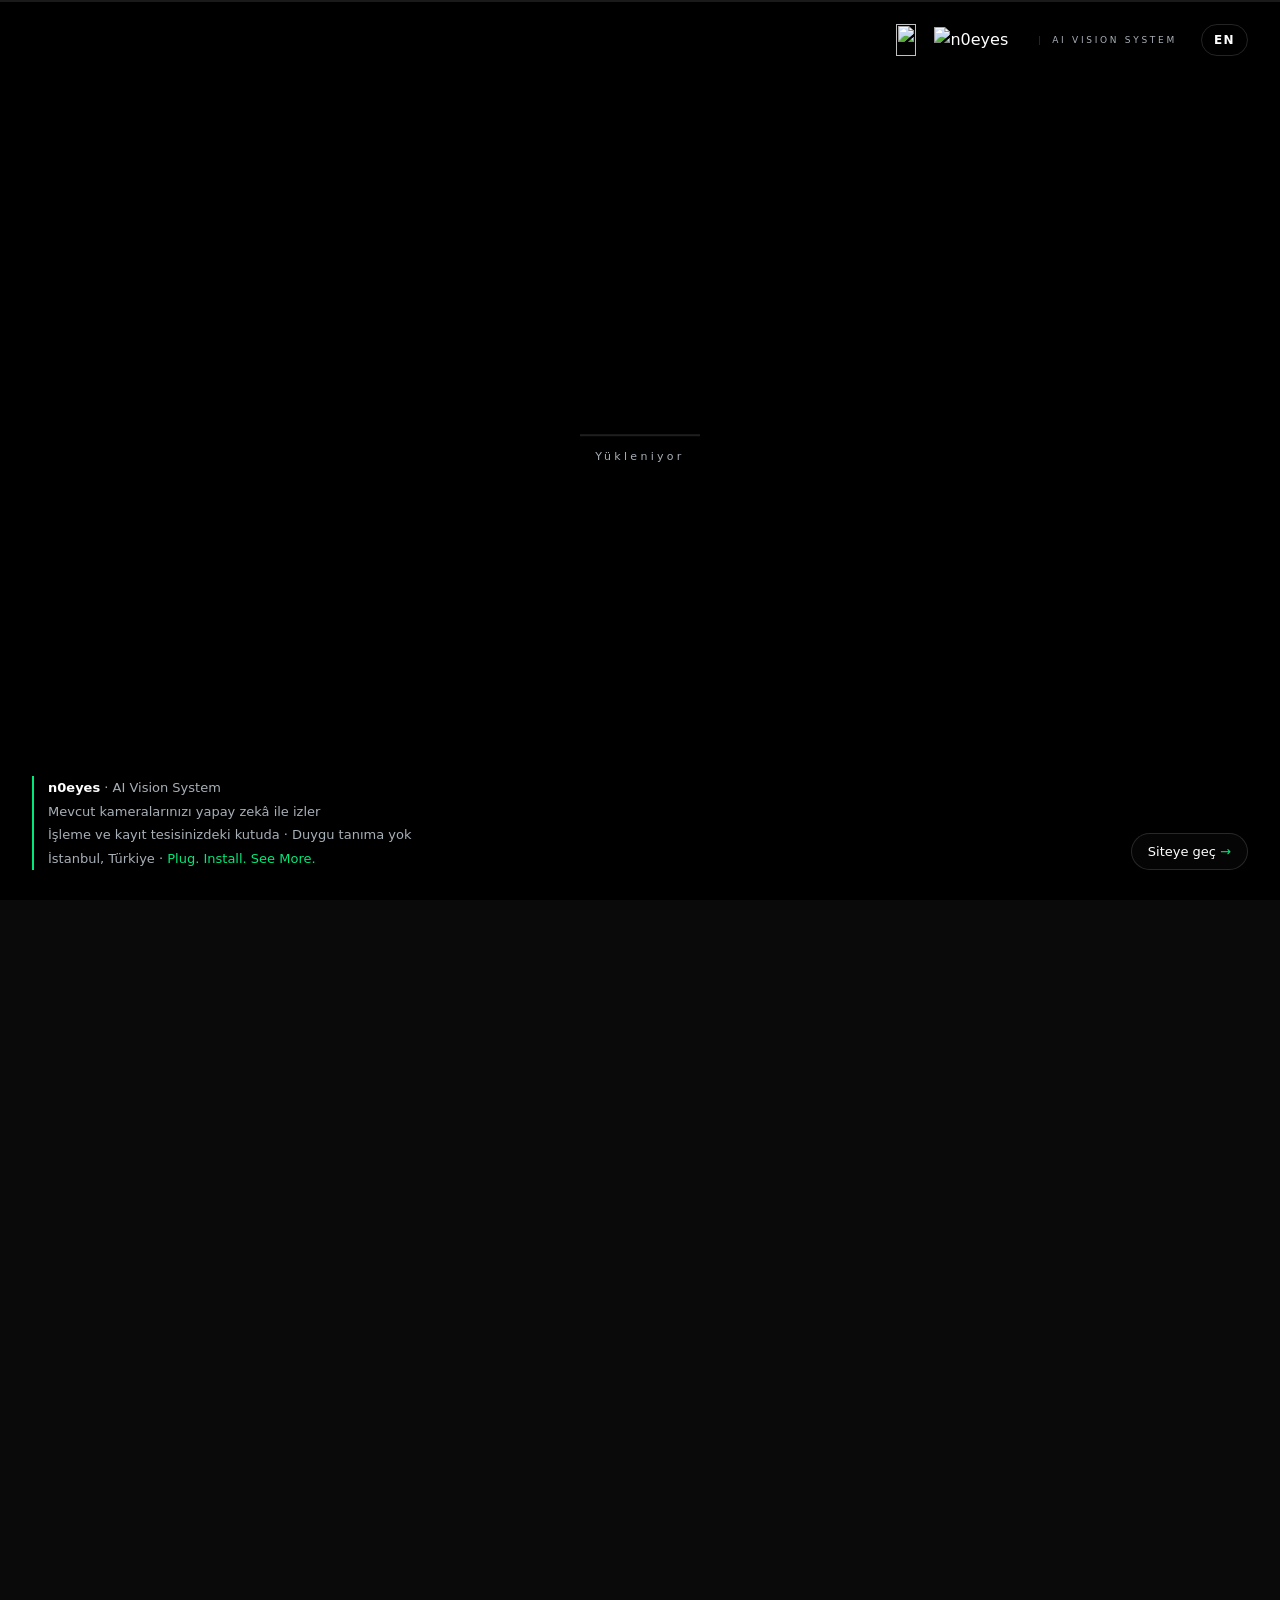
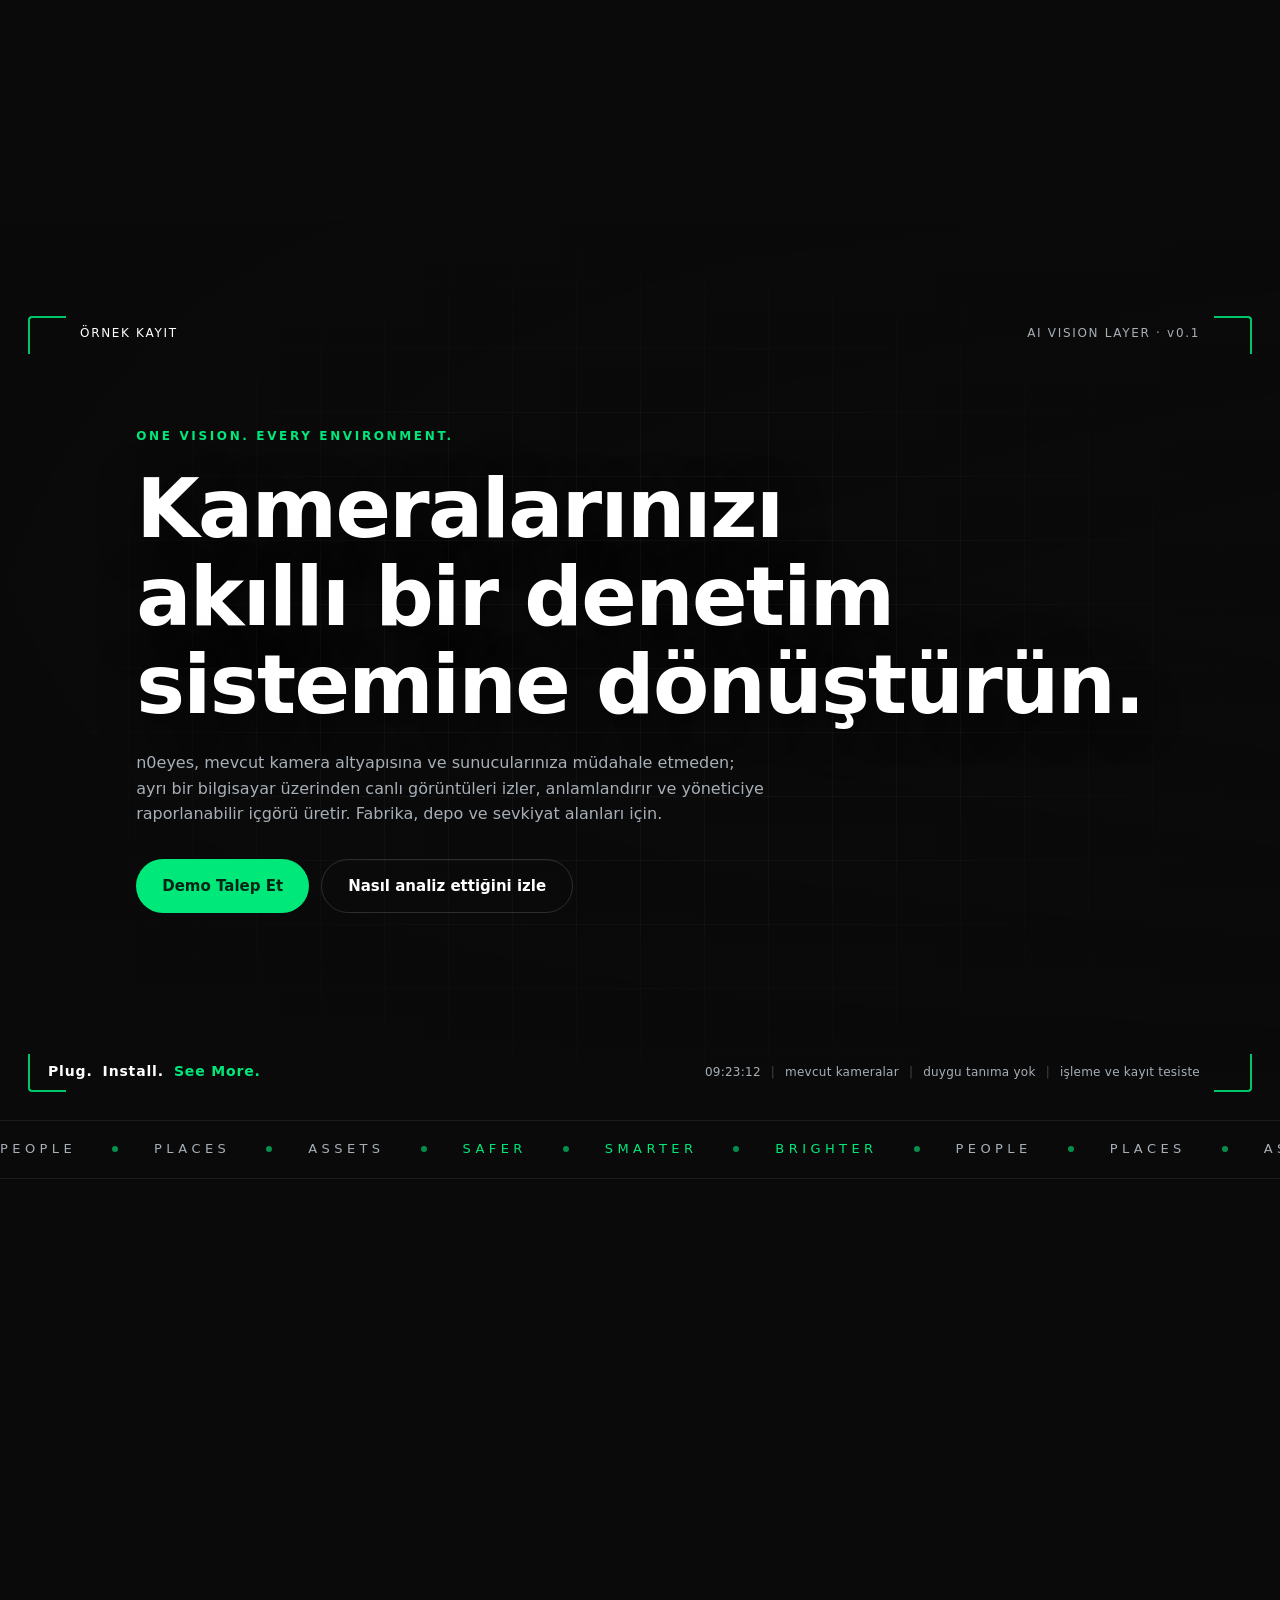
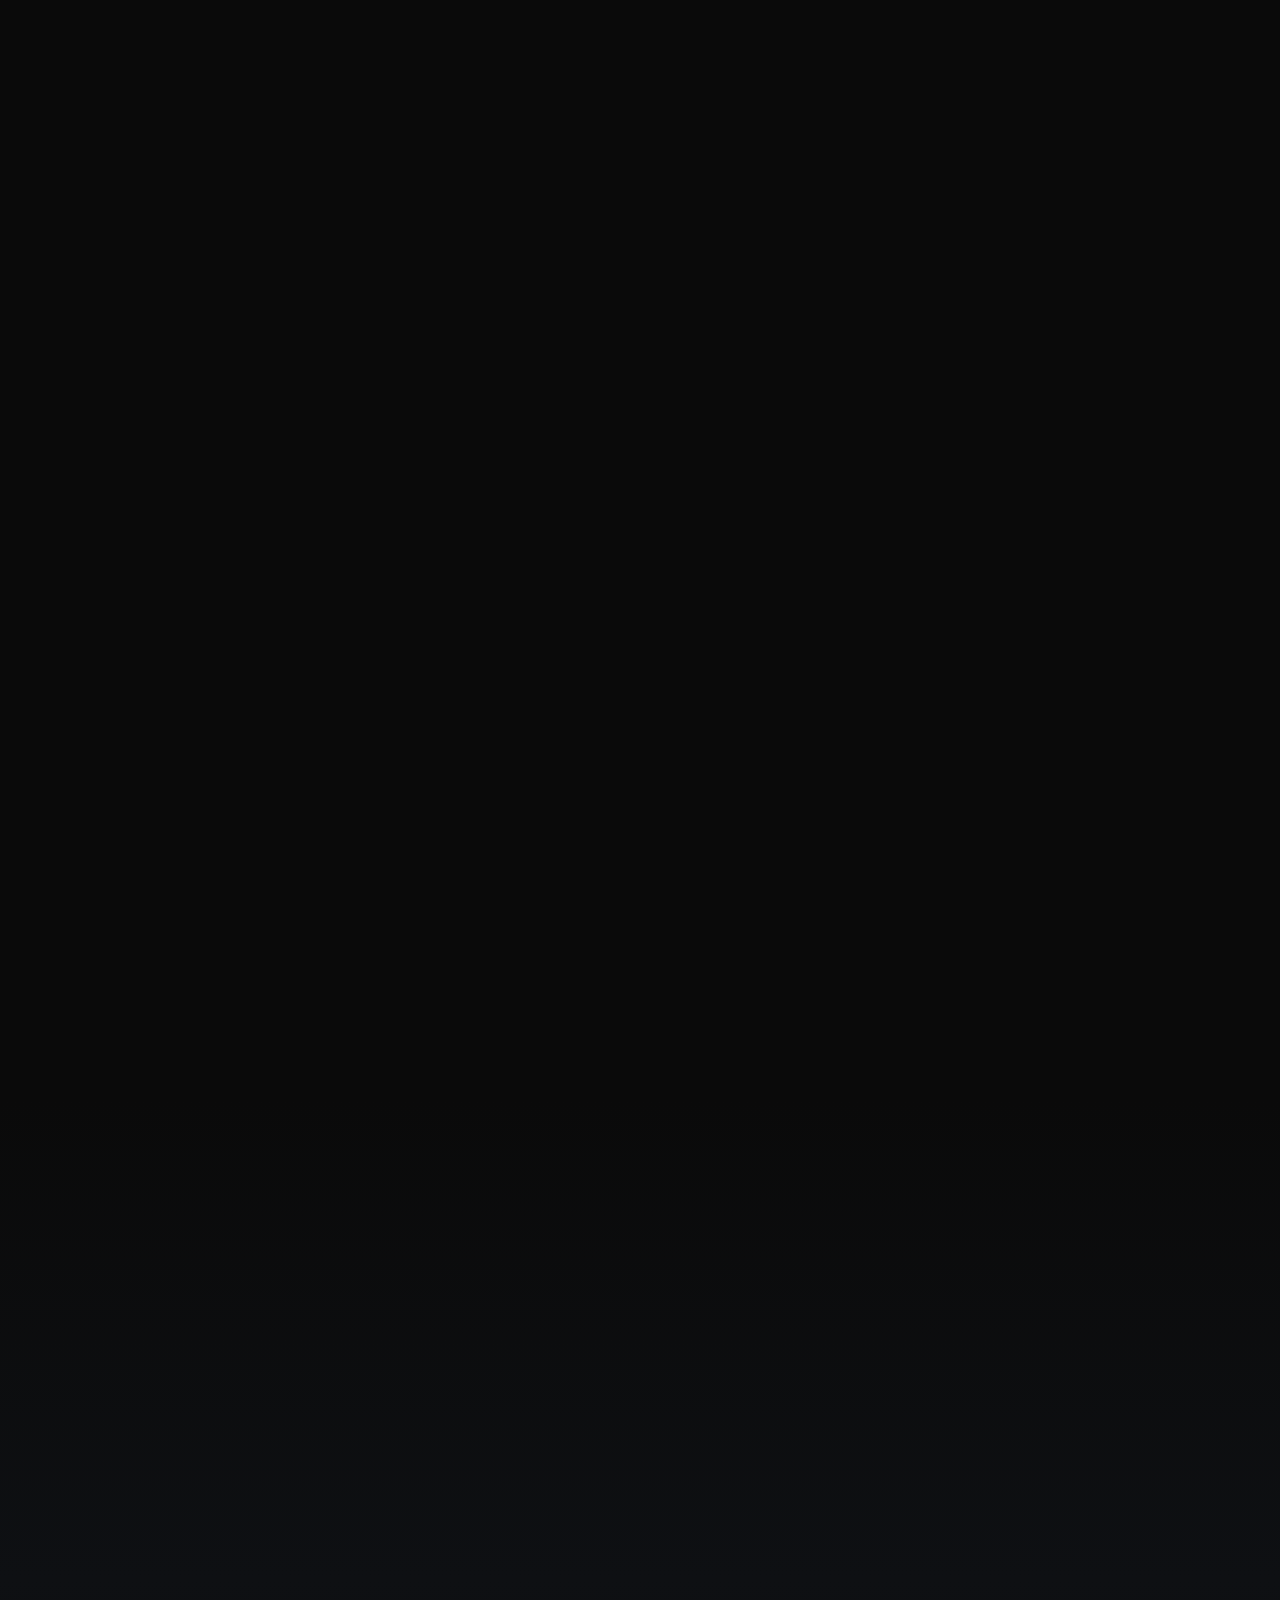
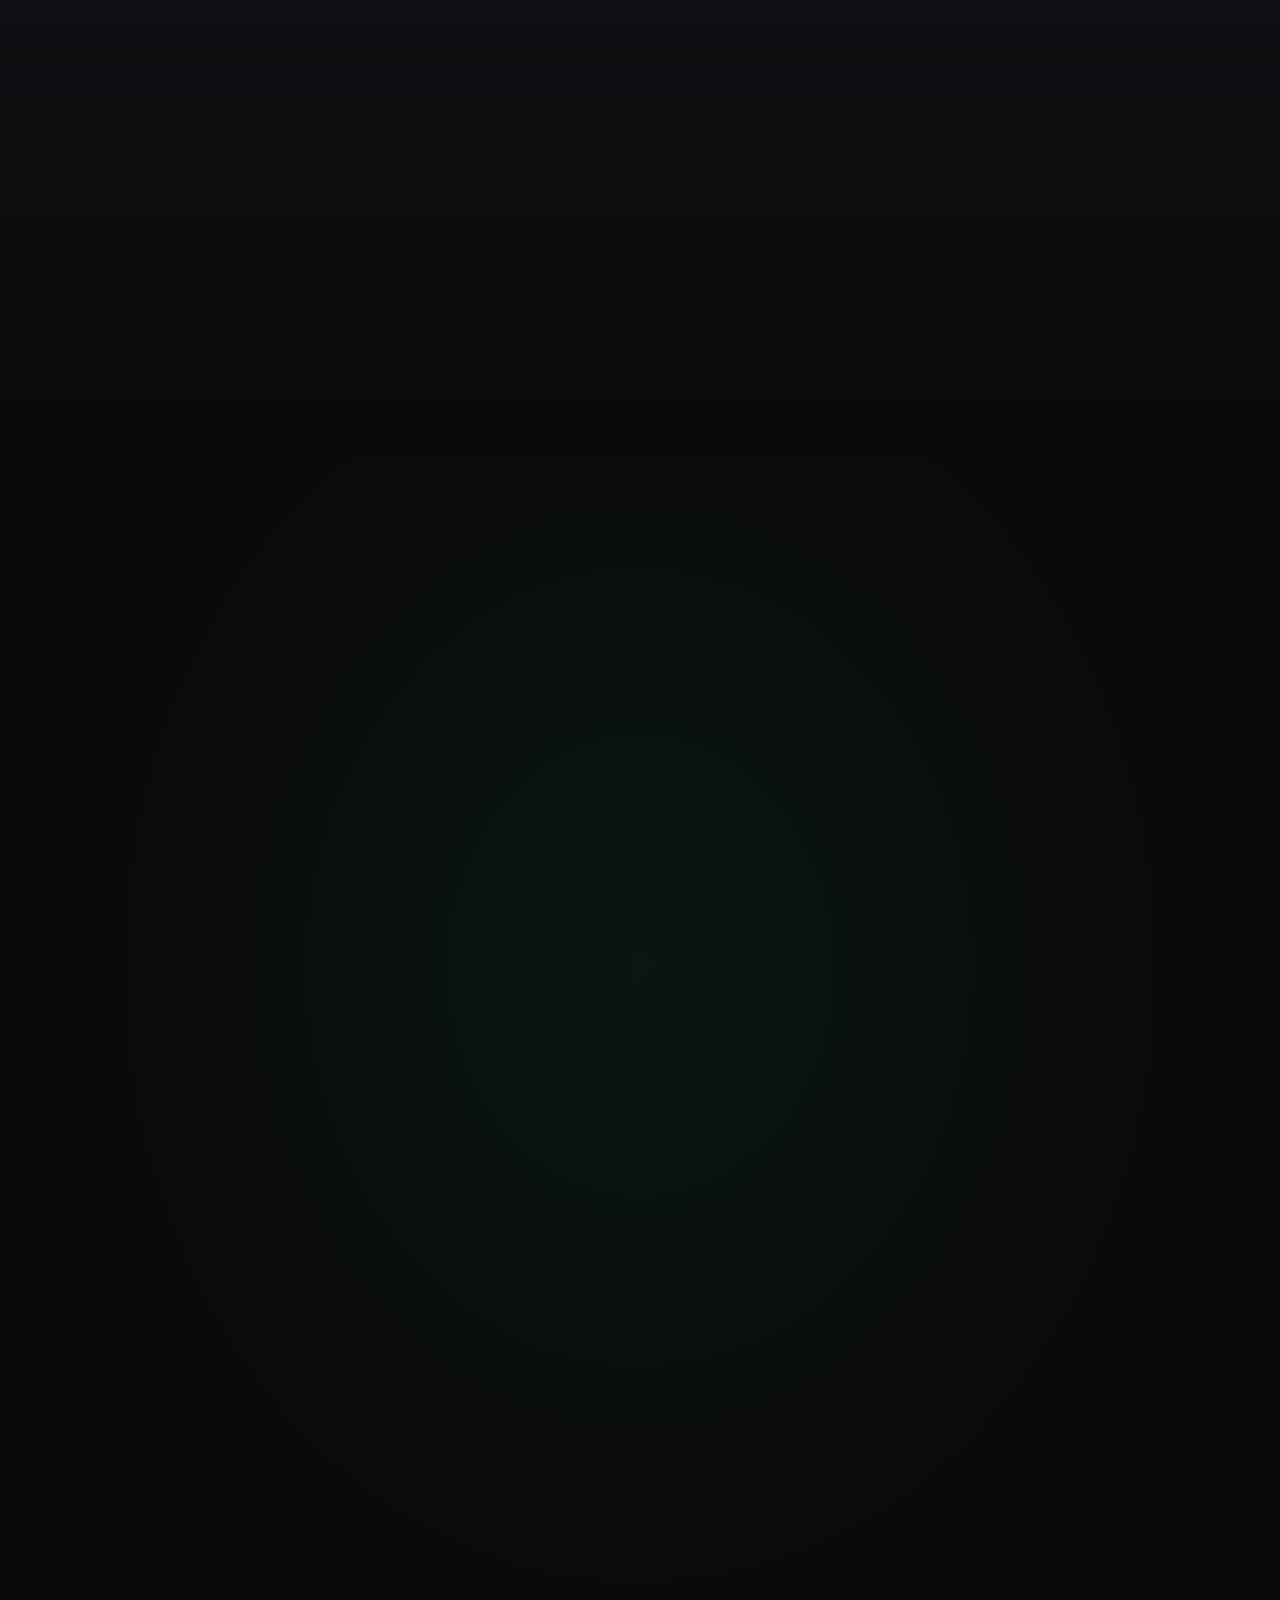
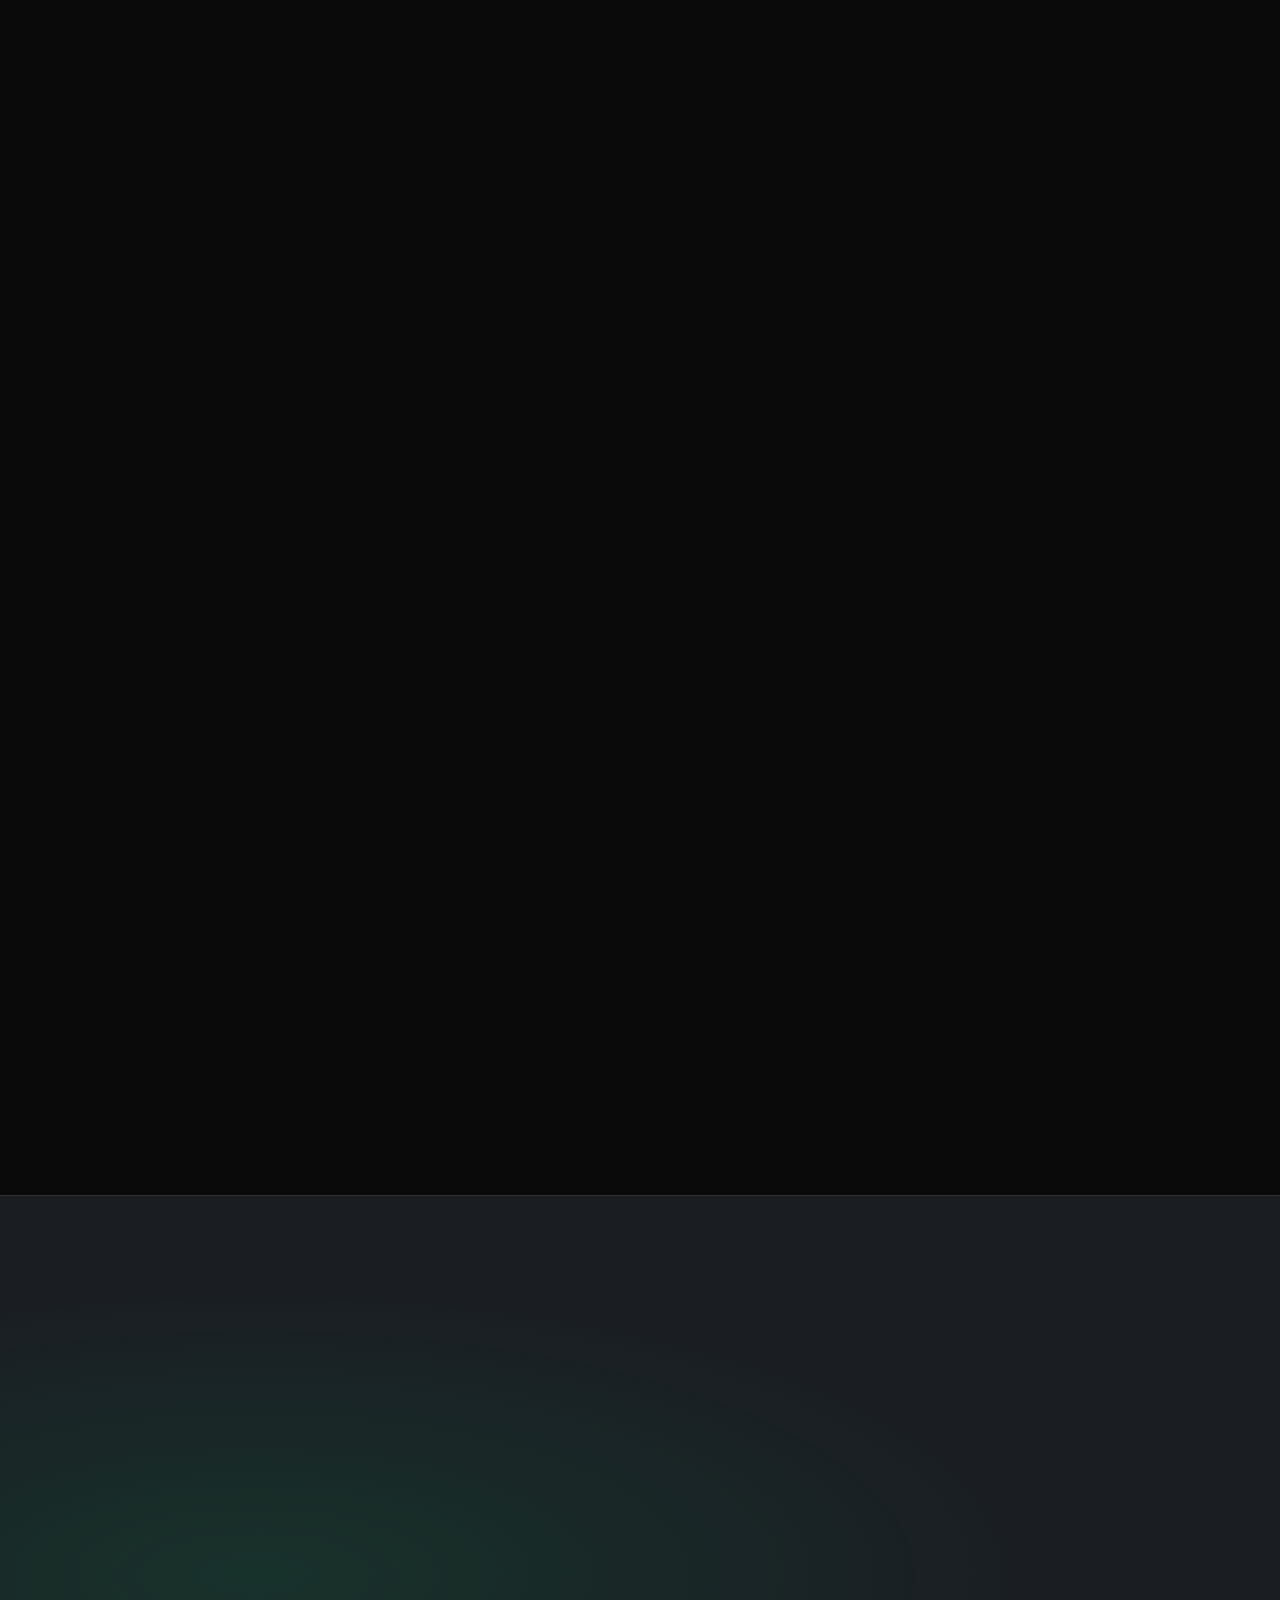
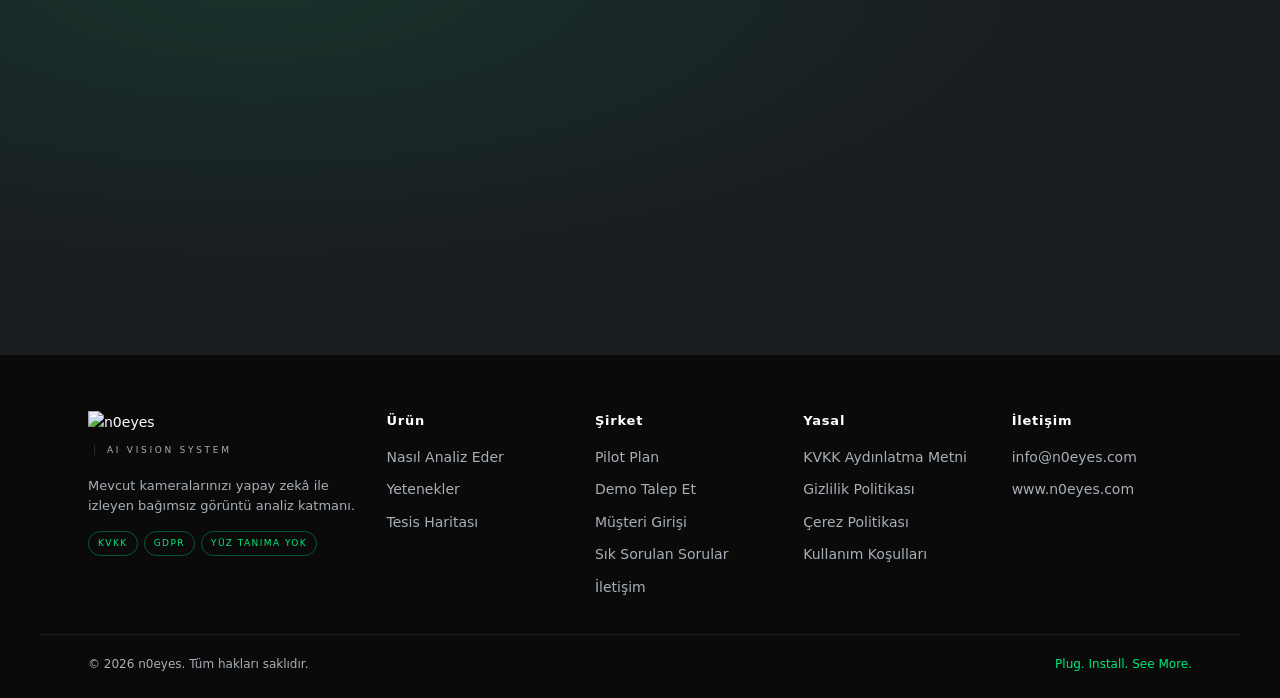
==== commit 8247ba5a: "Satis metni: site yalniz bugun calisan ozellikler, K-59 ve K-62 Ek 2 ile esit (n0eyes#192, #1247) Ta" ====
--- a/index.html
+++ b/index.html
@@ -24,7 +24,7 @@
   <meta name="theme-color" content="#0A0A0A">
   <link rel="icon" href="assets/img/favicon.png" type="image/png">
   <link rel="stylesheet" href="css/fonts.css?v=20261008a">
-  <link rel="stylesheet" href="css/style.css?v=20261106a">
+  <link rel="stylesheet" href="css/style.css?v=20261110a">
 </head>
 <body>
 
@@ -76,7 +76,6 @@
     </a>
     <nav class="nav__links" id="navLinks">
       <a href="#urun">Ürün</a>
-      <a href="#tanima">Tanıma</a>
       <a href="#canli">Nasıl Analiz Eder</a>
       <a href="#fabrika">Fabrika</a>
       <a href="#yetenekler">Yetenekler</a>
@@ -105,7 +104,7 @@
   <div class="container hero__content">
     <p class="eyebrow">ONE VISION. EVERY ENVIRONMENT.</p>
     <h1>Kameralarınızı<br>akıllı bir denetim<br>sistemine dönüştürün.</h1>
-    <p class="lead">n0eyes, mevcut kamera altyapısına ve sunucularınıza müdahale etmeden; ayrı bir bilgisayar üzerinden canlı görüntüleri izler, anlamlandırır ve yöneticiye raporlanabilir içgörü üretir. Depo, liman, hastane, mağaza — kameranız neredeyse, n0eyes orada.</p>
+    <p class="lead">n0eyes, mevcut kamera altyapısına ve sunucularınıza müdahale etmeden; ayrı bir bilgisayar üzerinden canlı görüntüleri izler, anlamlandırır ve yöneticiye raporlanabilir içgörü üretir. Fabrika, depo ve sevkiyat alanları için.</p>
     <div class="hero__cta">
       <a href="https://portal.n0eyes.com/gorusme" class="btn">Demo Talep Et</a>
       <a href="#canli" class="btn btn--ghost">Nasıl analiz ettiğini izle</a>
@@ -152,35 +151,6 @@
 </section>
 
 <!-- ================= NASIL ÇALIŞIR ================= -->
-<!-- ================= TANIMA (VD-3: kaydırdıkça sağa akan sınıflandırma geçidi) ================= -->
-<section class="reco" id="tanima">
-  <div class="reco__sticky">
-    <div class="container reco__head">
-      <p class="eyebrow">AYNI MOTOR · FARKLI ANLAM</p>
-      <h2>Hepsini görür. <span class="g">Hangisi olduğunu bilir.</span></h2>
-      <p class="lead">Bir kamera için hepsi hareket eden bir lekedir. n0eyes insanı araçtan, kamyonu otomobilden ve motosikletten ayırır.</p>
-    </div>
-
-    <div class="reco__stage">
-      <!-- Kare dizisi: assets/frames-vd3/f_0001..f_0112(.webp|@2x.webp) (VD-3, 12 fps, 1600px / 2560px; HAMER kuyruğu kesildi, köpek yüz kutusu temizlendi) -->
-      <canvas class="reco__canvas" id="recoCanvas" data-frames="112" data-src="assets/frames-vd3/f_{i}.webp" data-src2x="assets/frames-vd3/f_{i}@2x.webp"></canvas>
-      <div class="reco__hud" aria-hidden="true">
-        <i class="hud__c hud__c--tl"></i><i class="hud__c hud__c--tr"></i><i class="hud__c hud__c--bl"></i><i class="hud__c hud__c--br"></i>
-      </div>
-      <div class="reco__loader" id="recoLoader"><i></i></div>
-    </div>
-
-    <div class="container reco__foot">
-      <div class="reco__meta"><span class="reco__badge"><span class="dot"></span>SINIFLANDIRMA</span><span class="reco__count"><b id="recoCount">0</b> / 14 <span>SINIF</span></span></div>
-      <div class="reco__cap">
-        <b id="recoTitle">DENİZ TAŞITLARI</b>
-        <span id="recoText">Konteyner gemisi mi, tekne mi? Biri sevkiyattır, diğeri ziyaret.</span>
-      </div>
-      <div class="reco__track" id="recoTrack" aria-hidden="true"></div>
-    </div>
-  </div>
-</section>
-
 <!-- ================= CANLI ANALİZ (gerçek görüntü + HUD) ================= -->
 <section class="section" id="canli">
   <div class="container">
@@ -227,8 +197,8 @@
     </div>
 
     <div class="stats reveal">
-      <div class="stat"><b data-sabit="7/24">7/24</b><span>kesintisiz izleme · gece görüşü dahil</span></div>
-      <div class="stat"><b data-count="14">0</b><span>ayırt edilen sınıf · insan, araç, ekipman</span></div>
+      <div class="stat"><b data-sabit="60 sn">60 sn</b><span>kutu her kamerayı dakikada bir yoklar · kamera arızası bildirilir</span></div>
+      <div class="stat"><b data-count="3">0</b><span>ayırt edilen sınıf · insan, araç, forklift</span></div>
     </div>
   </div>
 </section>
@@ -251,8 +221,6 @@
       <figcaption class="fab__alt">Bir tekstil fabrikasında n0eyes'ın kaydettiği gerçek tespitlerden üretildi. İnsanlar nokta ve iz olarak gösterilir; yüz ve görüntü yoktur.</figcaption>
     </figure>
     <div class="fab-serit reveal">
-      <p><span>Kutu başına <b>24 kamera</b></span></p><!-- kaynak: K-69 -->
-      <p><span>Sor n0eyes: test setinde <b>50 sorudan 45 doğru, 0 uydurma</b></span></p><!-- kaynak: OLCUMLER §102 -->
       <p><span>Bu gösterimdeki tespit sayısı</span> <b id="fabTespit">—</b></p><!-- kaynak: assets/data JSON -->
     </div>
   </div>
@@ -264,10 +232,10 @@
     <div class="section__head reveal">
       <p class="eyebrow">ANA YETENEKLER</p>
       <h2>İnsanı değil, <span class="g">akışı ve olayı</span> takip ediyoruz.</h2>
-      <p class="lead">Depo, üretim, lojistik, perakende, sağlık — kamera neredeyse aynı motor. Sistem; insan hareketi, alan kullanımı ve olağan dışı olayları yöneticinin anlayacağı sade raporlara çevirir.</p>
+      <p class="lead">Fabrika, depo ve sevkiyat alanlarında sistem; insan hareketi, alan kullanımı ve olağan dışı olayları yöneticinin anlayacağı sade raporlara çevirir.</p>
     </div>
     <div class="grid grid--3 features">
-      <article class="feature reveal"><span class="feature__n">01</span><h3>Kişi sınıflandırma</h3><p>İşçi, misafir, müşteri ve yetkisiz giriş gibi farklı kişi tiplerini ayırmaya yönelik analiz. İsimsiz, toplu.</p></article>
+      <article class="feature reveal"><span class="feature__n">01</span><h3>Mesai dışı uyarısı</h3><p>Yalnız sizin verdiğiniz saatlerde. Her kişi ayrı satırdır: giriş saati, çıkış saati, ne kadar kaldığı.</p></article>
       <article class="feature reveal" style="--d:.05s"><span class="feature__n">02</span><h3>Bekleme ve akış</h3><p>Gün içi yoğunluk, duruş, bekleme süreleri ve alan bazlı çalışma ritmini hat/bölge bazında raporlar.</p></article>
       <article class="feature reveal" style="--d:.1s"><span class="feature__n">03</span><h3>Tehlike ve anomali</h3><p>Yasak bölgeye giriş, mesai dışı hareket — kanıt karesiyle.</p></article>
       <article class="feature reveal" style="--d:.15s"><span class="feature__n">04</span><h3>Alan ve varlık takibi</h3><p>Giriş-çıkışlar, rampa/kapı doluluğu, depo ve üretim hattı çevresindeki akış görünür olur.</p></article>
@@ -283,7 +251,7 @@
     <div class="section__head reveal">
       <p class="eyebrow">TESİSİN HER YERİNDE</p>
       <h2>Bütün kameralar. <span class="g">Tek bir göz.</span></h2>
-      <p class="lead">Otoparktan rampaya, depodan ofis girişine — mevcut her kamera n0eyes bilgisayarına bağlanır. Sistem tesisin normalini öğrenir, sapmayı bildirir.</p>
+      <p class="lead">Otoparktan rampaya, depodan ofis girişine — mevcut her kamera n0eyes bilgisayarına bağlanır. Kamera sayınız bir kutuyu aşarsa sahaya ikinci kutu eklenir; iki kutu tek sistem gibi çalışır, uyarılar ve kayıtlar tek yerden gelir.</p>
     </div>
 
     <div class="map reveal" id="map">
@@ -305,8 +273,8 @@
           <rect x="620" y="360" width="180" height="220" rx="6"/><text x="640" y="390">SEVKİYAT</text>
           <rect x="840" y="60"  width="300" height="300" rx="6"/><text x="860" y="90">ÜRETİM HATTI</text>
           <rect x="840" y="400" width="300" height="180" rx="6"/><text x="860" y="430">OFİS GİRİŞİ</text>
-          <!-- hariç tutulan alan -->
-          <g class="map__excluded"><rect x="1000" y="240" width="120" height="100" rx="6"/><text x="1012" y="266">DİNLENME</text><text x="1012" y="284">kapsam dışı</text></g>
+          <!-- dinlenme alanı diğer kameralar gibi izlenir (K-62 Ek 2) -->
+          <rect x="1000" y="240" width="120" height="100" rx="6"/><text x="1012" y="266">DİNLENME</text>
         </g>
 
         <!-- Hub -->
@@ -355,7 +323,7 @@
           <rect x="340" y="40"  width="260" height="170" rx="6"/><text x="356" y="66">ÜRETİM HATTI</text>
           <rect x="40"  y="250" width="260" height="190" rx="6"/><text x="56" y="276">DEPO</text>
           <rect x="340" y="250" width="260" height="190" rx="6"/><text x="356" y="276">OFİS GİRİŞİ</text>
-          <g class="map__excluded"><rect x="470" y="350" width="118" height="70" rx="6"/><text x="480" y="374">DİNLENME</text><text x="480" y="392">kapsam dışı</text></g>
+          <rect x="470" y="350" width="118" height="70" rx="6"/><text x="480" y="374">DİNLENME</text>
           <rect x="40"  y="640" width="260" height="190" rx="6"/><text x="56" y="666">DIŞ AVLU</text>
           <rect x="340" y="640" width="260" height="190" rx="6"/><text x="356" y="666">MAL KABUL</text>
           <rect x="40"  y="870" width="560" height="160" rx="6"/><text x="56" y="896">SEVKİYAT</text>
@@ -413,8 +381,8 @@
     </div>
     <ol class="steps">
       <li class="step reveal"><span class="step__n">1</span><h3>Keşif</h3><p>Kamera noktaları, izlenecek alanlar ve raporlama ihtiyacı netleştirilir.</p></li>
-      <li class="step reveal" style="--d:.08s"><span class="step__n">2</span><h3>Kurulum</h3><p>Ayrı n0eyes bilgisayarı konumlandırılır, görüntü izleme katmanı devreye alınır.</p></li>
-      <li class="step reveal" style="--d:.16s"><span class="step__n">3</span><h3>Kalibrasyon</h3><p>İşletmenin normal akışı öğrenilir; bölge, bekleme, risk ve alan kuralları ayarlanır.</p></li>
+      <li class="step reveal" style="--d:.08s"><span class="step__n">2</span><h3>Kurulum</h3><p>USB'yi takın: kutu kendini kurar, kayıt anahtarıyla kendini bağlar. Telefonunuz 6 haneli kodla eşleşir; telefona VPN kurmanız gerekmez. Kayıt cihazları uygulamadan bağlanır.</p></li>
+      <li class="step reveal" style="--d:.16s"><span class="step__n">3</span><h3>Sessiz başlangıç</h3><p>İsterseniz kutu ilk hafta sessiz başlar: kurallar işler, alarmlar kaydedilir ama size gönderilmez. Kamera arızası ve kayıt cihazı kesintisi bu haftada da hemen bildirilir.</p></li>
       <li class="step reveal" style="--d:.24s"><span class="step__n">4</span><h3>Raporlama</h3><p>Günlük/haftalık yönetici çıktıları ve canlı uyarılar sade panelde sunulur.</p></li>
     </ol>
 
@@ -441,8 +409,8 @@
       <label>Telefon<input type="tel" name="telefon" autocomplete="tel"></label>
       <label class="form__full">Kaç kameranız var, hangi alanları izlemek istersiniz?<textarea name="mesaj" rows="3"></textarea></label>
       <label class="form__full form__onay"><input type="checkbox" name="onay" required><span>İletişim bilgilerimin talebime dönüş yapmak için işlenmesini kabul ediyorum. <a href="kvkk.html" class="g">KVKK Aydınlatma Metni</a></span></label>
-      <button type="submit" class="btn form__full">Demo Talep Et</button>
-      <p class="form__note form__full">Yanıtı <strong>info@n0eyes.com</strong> adresinden alırsınız; onay e-postası hemen gönderilir.</p>
+      <button type="submit" class="btn form__full">Sunumu E-postayla Al</button>
+      <p class="form__note form__full">Tanıtım sunumu ve broşür <strong>PDF</strong> olarak hemen e-postanıza gönderilir.</p>
     </form>
   </div>
 </section>
@@ -458,7 +426,7 @@
       <p>Mevcut kameralarınızı yapay zekâ ile izleyen bağımsız görüntü analiz katmanı.</p>
       <div class="footer__badges"><span>KVKK</span><span>GDPR</span><span>YÜZ TANIMA YOK</span></div>
     </div>
-    <div class="footer__col"><b>Ürün</b><a href="#tanima">Tanıma</a><a href="#canli">Nasıl Analiz Eder</a><a href="#yetenekler">Yetenekler</a><a href="#tesis">Tesis Haritası</a></div>
+    <div class="footer__col"><b>Ürün</b><a href="#canli">Nasıl Analiz Eder</a><a href="#yetenekler">Yetenekler</a><a href="#tesis">Tesis Haritası</a></div>
     <div class="footer__col"><b>Şirket</b><a href="#pilot">Pilot Plan</a><a href="https://portal.n0eyes.com/gorusme">Demo Talep Et</a><a href="https://portal.n0eyes.com/giris">Müşteri Girişi</a><a href="sss.html">Sık Sorulan Sorular</a><a href="#iletisim">İletişim</a></div>
     <div class="footer__col"><b>Yasal</b><a href="kvkk.html">KVKK Aydınlatma Metni</a><a href="gizlilik.html">Gizlilik Politikası</a><a href="cerez.html">Çerez Politikası</a><a href="kosullar.html">Kullanım Koşulları</a></div>
     <div class="footer__col"><b>İletişim</b><a href="mailto:info@n0eyes.com">info@n0eyes.com</a><a href="https://www.n0eyes.com">www.n0eyes.com</a></div>
@@ -469,10 +437,10 @@
   </div>
 </footer>
 
-<script src="js/i18n.js?v=20261106a" defer></script>
+<script src="js/i18n.js?v=20261110b" defer></script>
 <script src="js/main.js?v=20261008e" defer></script>
 <script src="js/fabrika.js?v=20261008f" defer></script>
-<script src="js/form.js?v=20261008a" defer></script>
+<script src="js/form.js?v=20261110a" defer></script>
 <script src="js/cerez.js?v=20261008a" defer></script>
 </body>
 </html>
--- a/css/style.css
+++ b/css/style.css
@@ -465,3 +465,5 @@
   .nav__burger{display:flex;position:relative;z-index:2}
 }
 @media (max-width:1180px) and (max-height:780px){.nav__links{gap:15px;font-size:18px}}
+.form__ok span b{font:inherit;font-weight:600;color:var(--white)}
+.form__ok .btn{margin-top:8px}
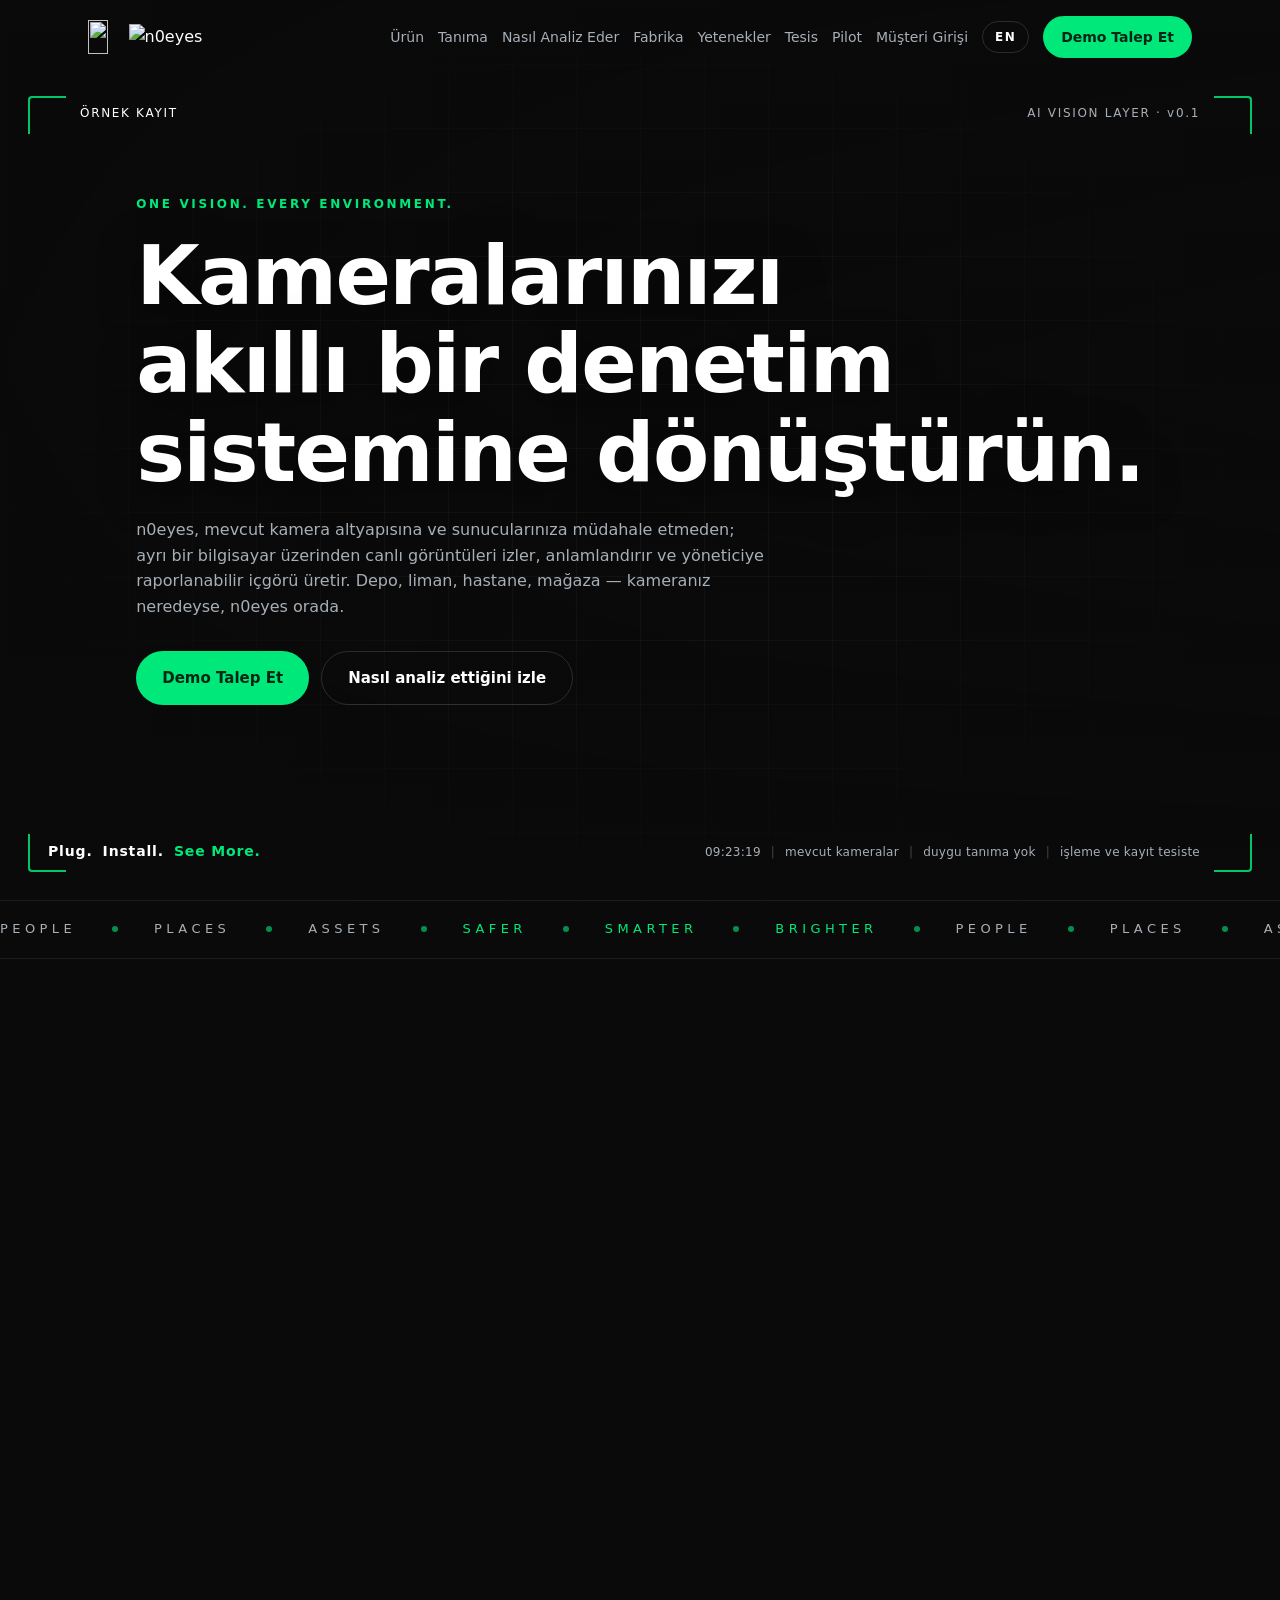
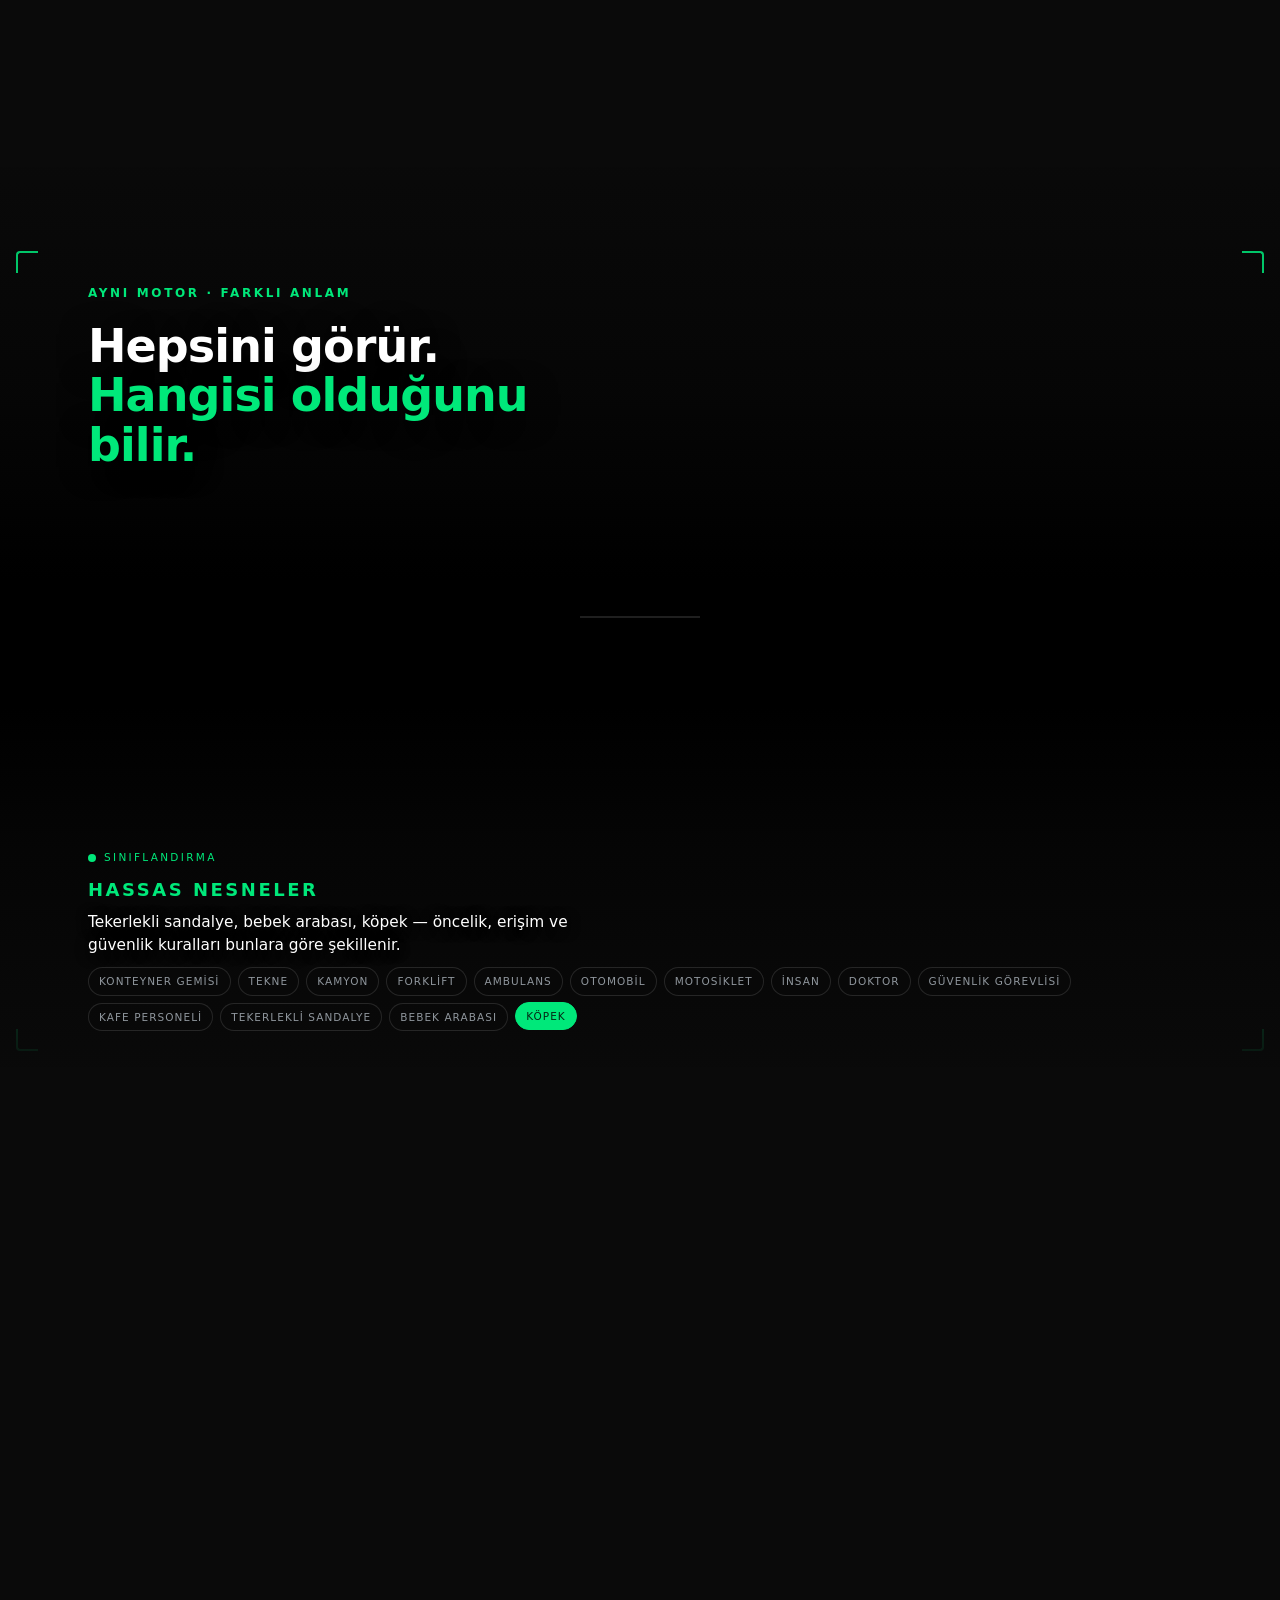
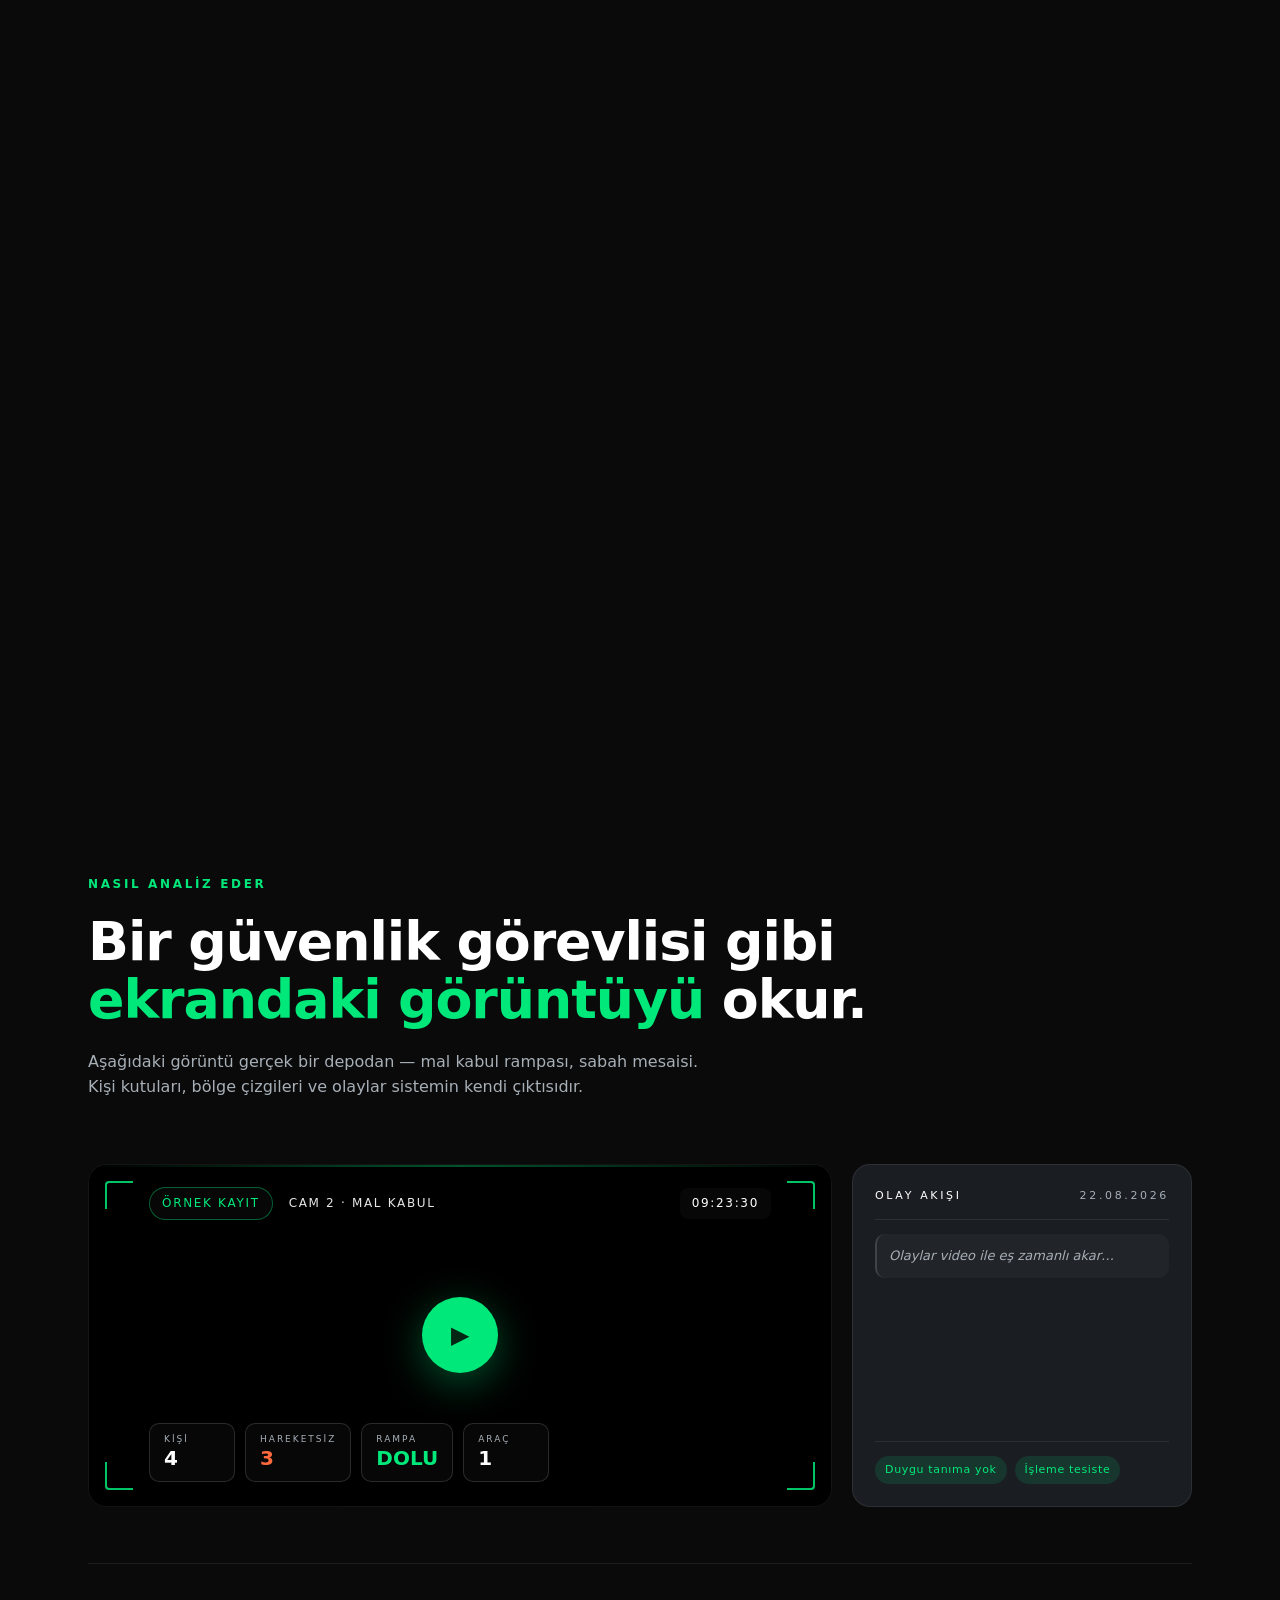
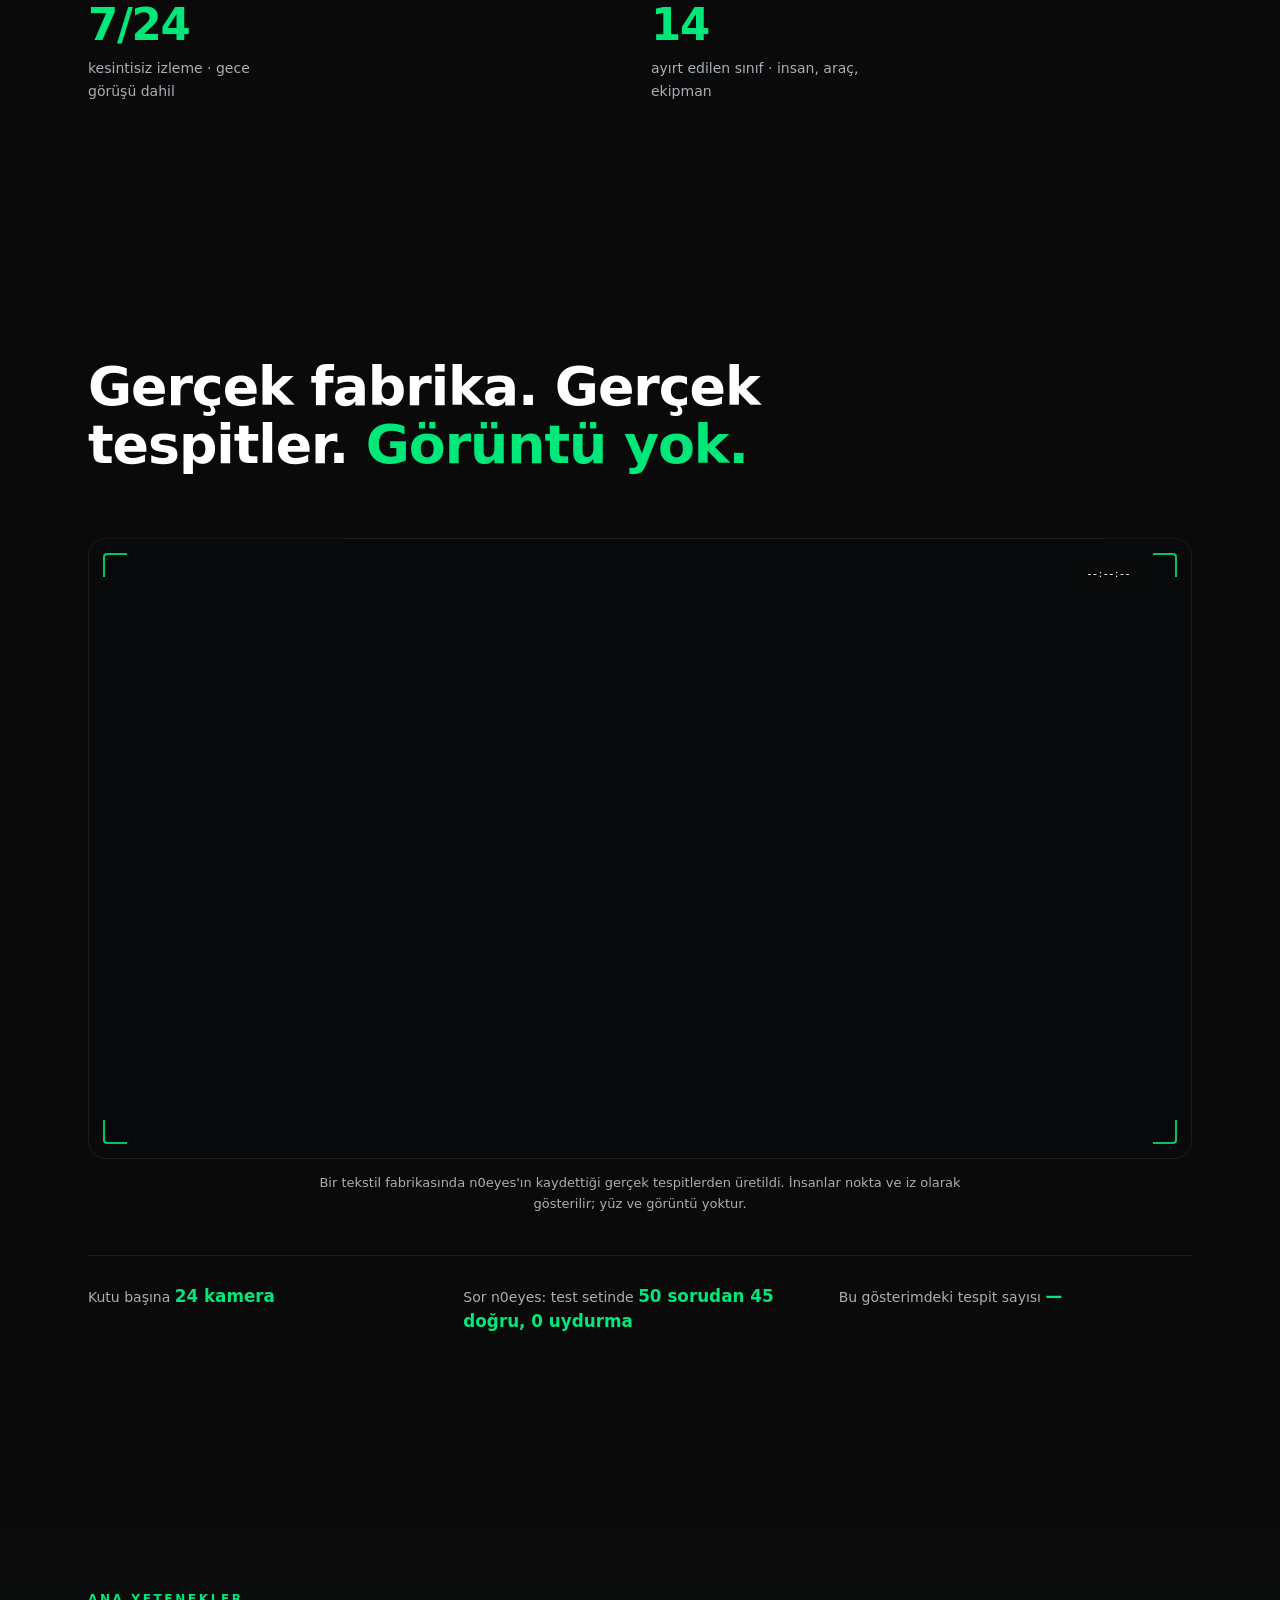
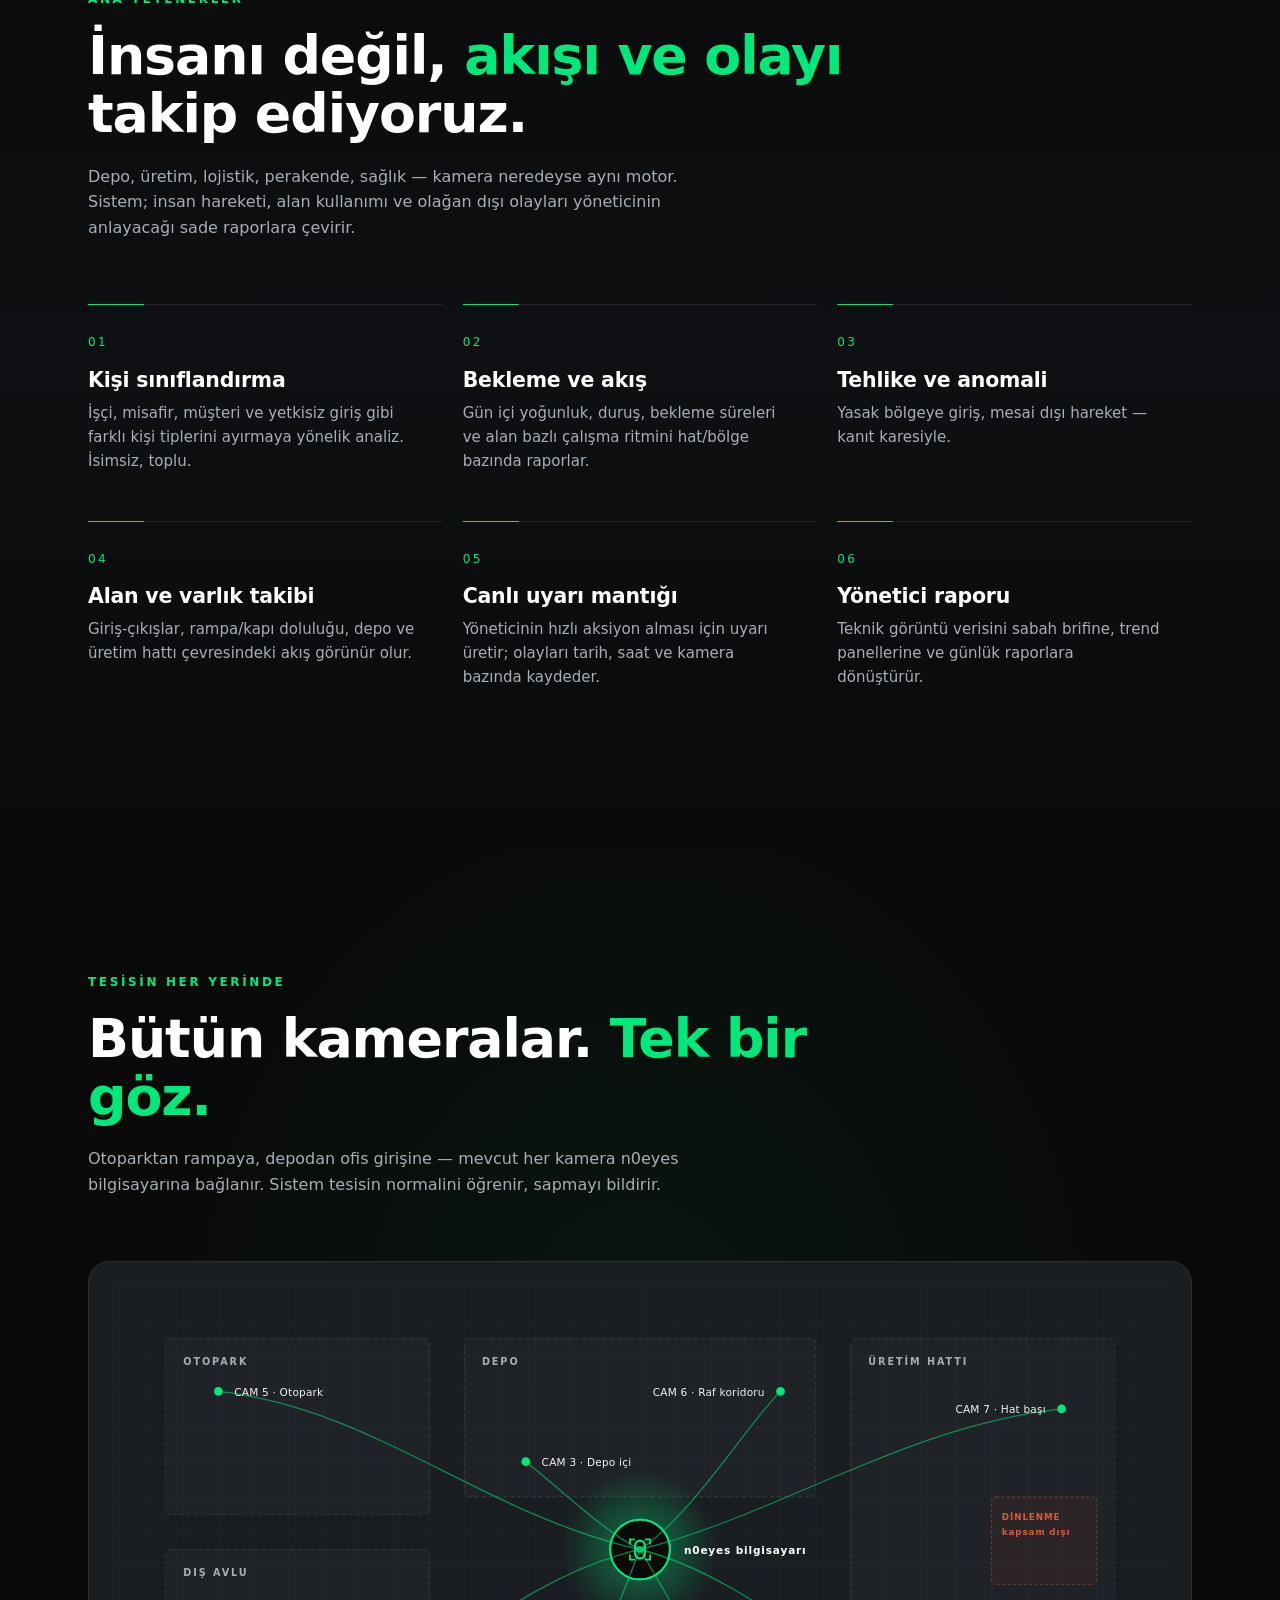
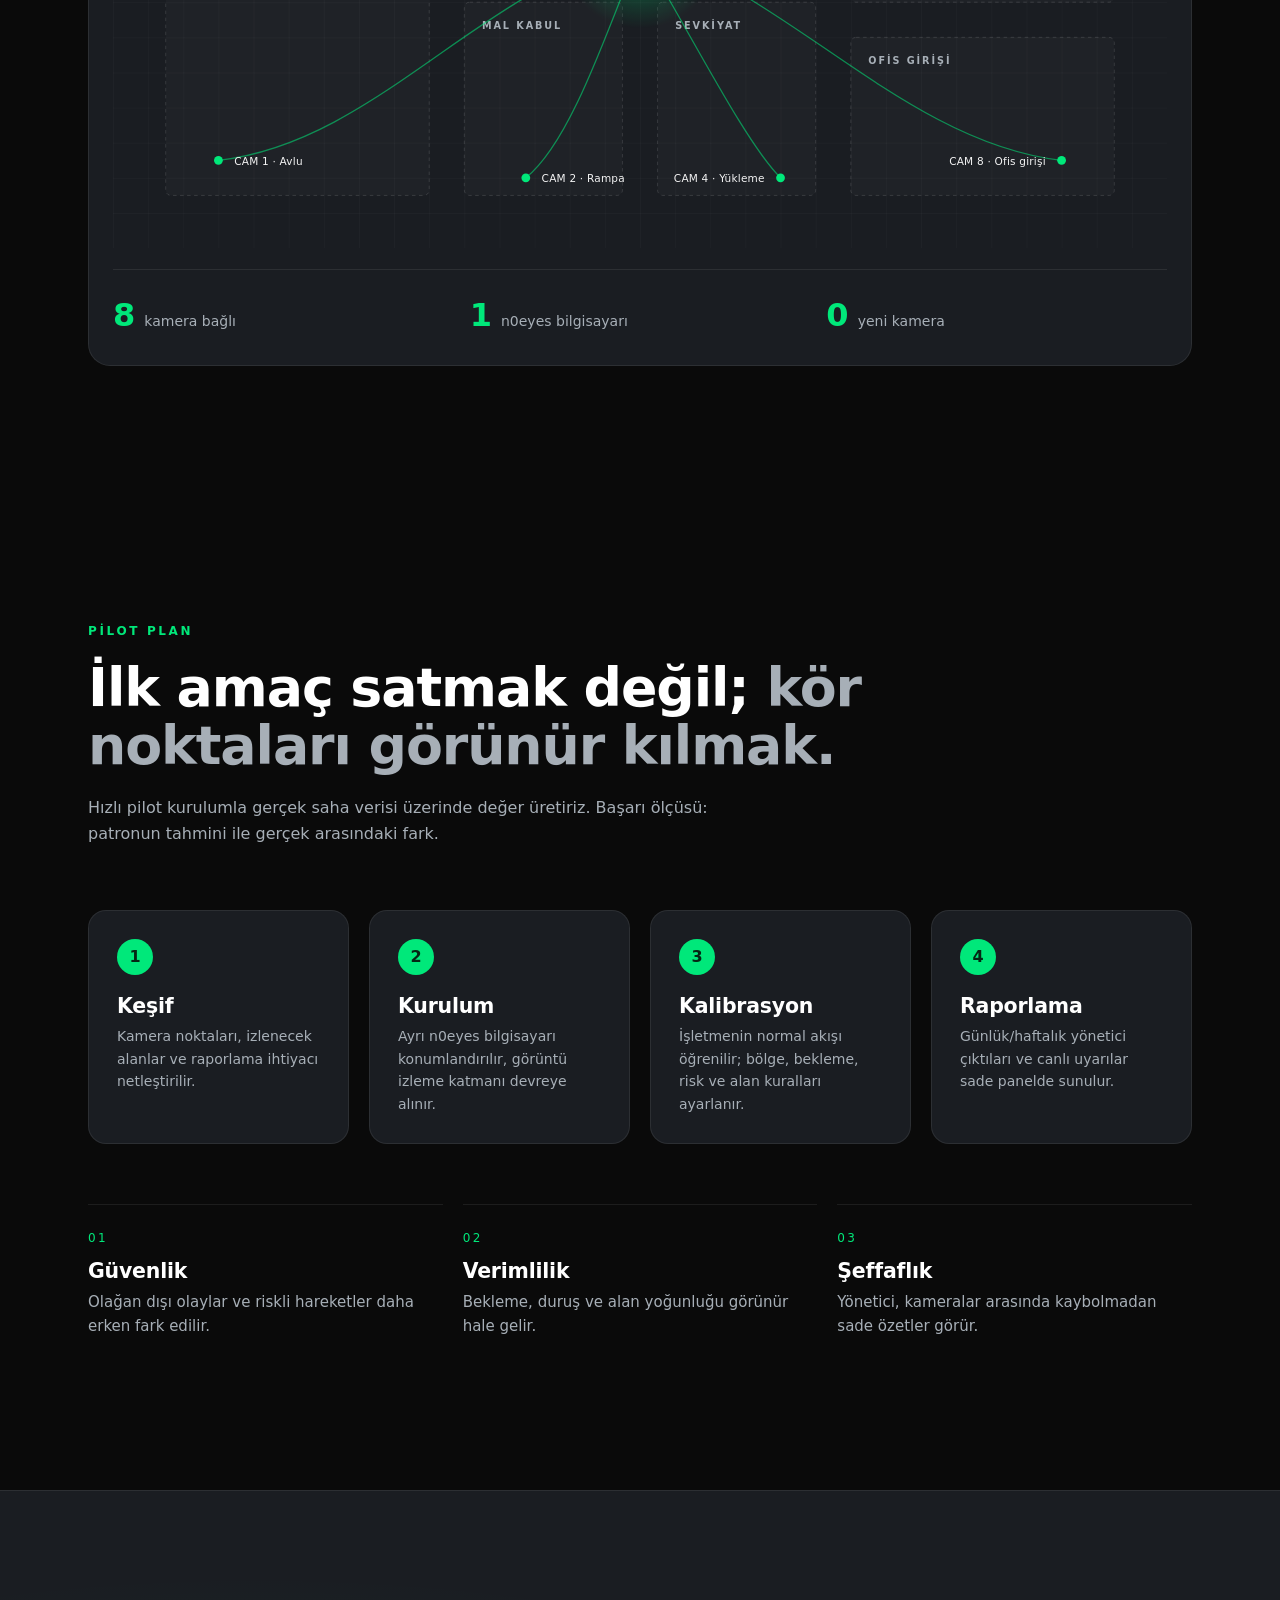
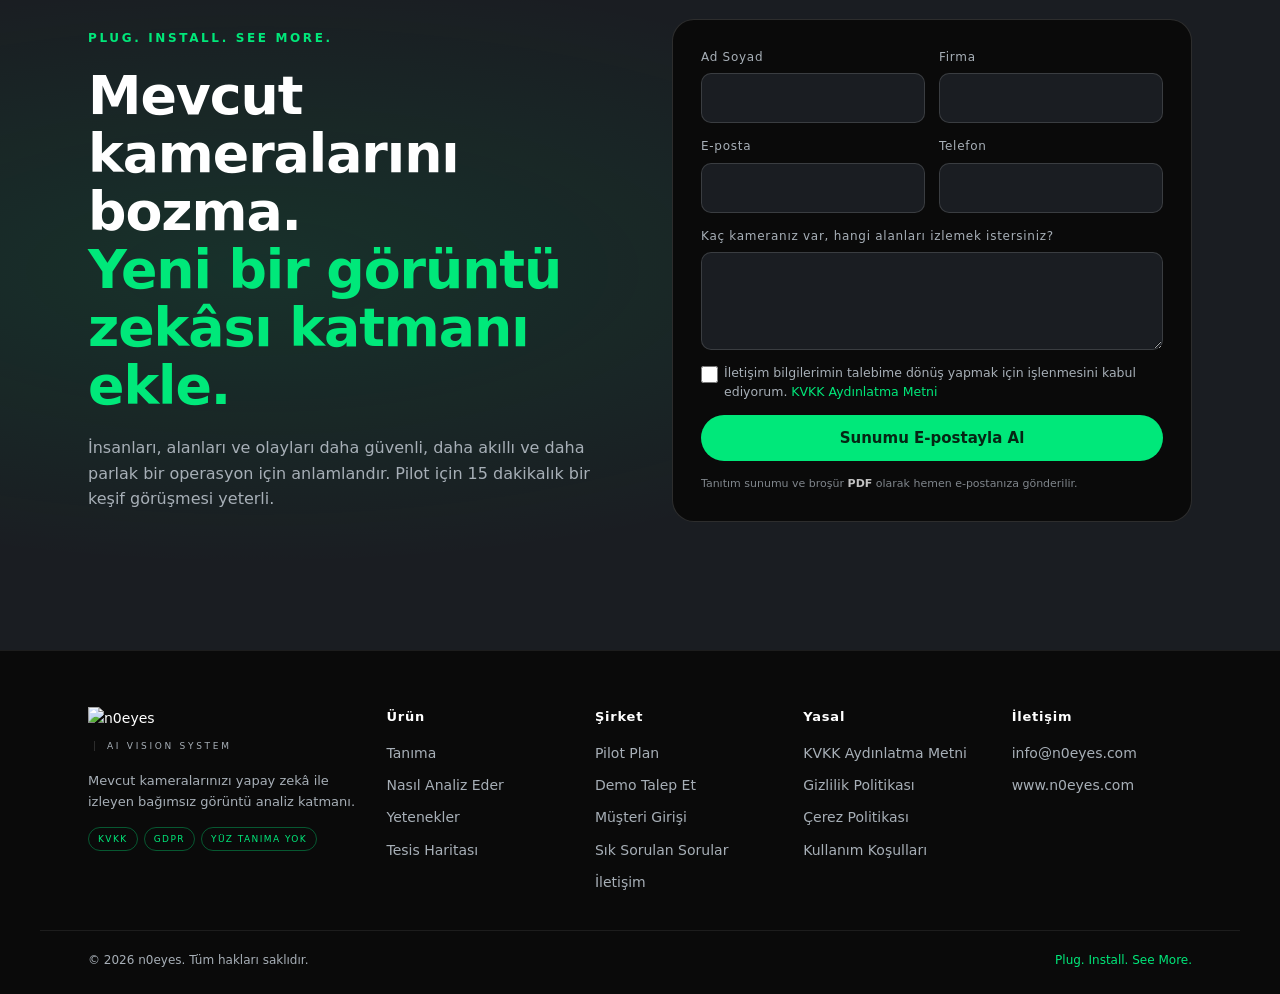
==== commit b9480572: "Tanima bolumu: '/ 14 SINIF' sayaci kaldirildi (HTML, JS, CSS, TR/EN) Etiketler, baslik/metin, gorsel" ====
--- a/index.html
+++ b/index.html
@@ -24,7 +24,7 @@
   <meta name="theme-color" content="#0A0A0A">
   <link rel="icon" href="assets/img/favicon.png" type="image/png">
   <link rel="stylesheet" href="css/fonts.css?v=20261008a">
-  <link rel="stylesheet" href="css/style.css?v=20261110a">
+  <link rel="stylesheet" href="css/style.css?v=20261114s">
 </head>
 <body>
 
@@ -76,6 +76,7 @@
     </a>
     <nav class="nav__links" id="navLinks">
       <a href="#urun">Ürün</a>
+      <a href="#tanima">Tanıma</a>
       <a href="#canli">Nasıl Analiz Eder</a>
       <a href="#fabrika">Fabrika</a>
       <a href="#yetenekler">Yetenekler</a>
@@ -104,7 +105,7 @@
   <div class="container hero__content">
     <p class="eyebrow">ONE VISION. EVERY ENVIRONMENT.</p>
     <h1>Kameralarınızı<br>akıllı bir denetim<br>sistemine dönüştürün.</h1>
-    <p class="lead">n0eyes, mevcut kamera altyapısına ve sunucularınıza müdahale etmeden; ayrı bir bilgisayar üzerinden canlı görüntüleri izler, anlamlandırır ve yöneticiye raporlanabilir içgörü üretir. Fabrika, depo ve sevkiyat alanları için.</p>
+    <p class="lead">n0eyes, mevcut kamera altyapısına ve sunucularınıza müdahale etmeden; ayrı bir bilgisayar üzerinden canlı görüntüleri izler, anlamlandırır ve yöneticiye raporlanabilir içgörü üretir. Depo, liman, hastane, mağaza — kameranız neredeyse, n0eyes orada.</p>
     <div class="hero__cta">
       <a href="https://portal.n0eyes.com/gorusme" class="btn">Demo Talep Et</a>
       <a href="#canli" class="btn btn--ghost">Nasıl analiz ettiğini izle</a>
@@ -151,6 +152,35 @@
 </section>
 
 <!-- ================= NASIL ÇALIŞIR ================= -->
+<!-- ================= TANIMA (VD-3: kaydırdıkça sağa akan sınıflandırma geçidi) ================= -->
+<section class="reco" id="tanima">
+  <div class="reco__sticky">
+    <div class="container reco__head">
+      <p class="eyebrow">AYNI MOTOR · FARKLI ANLAM</p>
+      <h2>Hepsini görür. <span class="g">Hangisi olduğunu bilir.</span></h2>
+      <p class="lead">Bir kamera için hepsi hareket eden bir lekedir. n0eyes insanı araçtan, kamyonu otomobilden ve motosikletten ayırır.</p>
+    </div>
+
+    <div class="reco__stage">
+      <!-- Kare dizisi: assets/frames-vd3/f_0001..f_0112(.webp|@2x.webp) (VD-3, 12 fps, 1600px / 2560px; HAMER kuyruğu kesildi, köpek yüz kutusu temizlendi) -->
+      <canvas class="reco__canvas" id="recoCanvas" data-frames="112" data-src="assets/frames-vd3/f_{i}.webp" data-src2x="assets/frames-vd3/f_{i}@2x.webp"></canvas>
+      <div class="reco__hud" aria-hidden="true">
+        <i class="hud__c hud__c--tl"></i><i class="hud__c hud__c--tr"></i><i class="hud__c hud__c--bl"></i><i class="hud__c hud__c--br"></i>
+      </div>
+      <div class="reco__loader" id="recoLoader"><i></i></div>
+    </div>
+
+    <div class="container reco__foot">
+      <div class="reco__meta"><span class="reco__badge"><span class="dot"></span>SINIFLANDIRMA</span></div>
+      <div class="reco__cap">
+        <b id="recoTitle">DENİZ TAŞITLARI</b>
+        <span id="recoText">Konteyner gemisi mi, tekne mi? Biri sevkiyattır, diğeri ziyaret.</span>
+      </div>
+      <div class="reco__track" id="recoTrack" aria-hidden="true"></div>
+    </div>
+  </div>
+</section>
+
 <!-- ================= CANLI ANALİZ (gerçek görüntü + HUD) ================= -->
 <section class="section" id="canli">
   <div class="container">
@@ -197,8 +227,8 @@
     </div>
 
     <div class="stats reveal">
-      <div class="stat"><b data-sabit="60 sn">60 sn</b><span>kutu her kamerayı dakikada bir yoklar · kamera arızası bildirilir</span></div>
-      <div class="stat"><b data-count="3">0</b><span>ayırt edilen sınıf · insan, araç, forklift</span></div>
+      <div class="stat"><b data-sabit="7/24">7/24</b><span>kesintisiz izleme · gece görüşü dahil</span></div>
+      <div class="stat"><b data-count="14">0</b><span>ayırt edilen sınıf · insan, araç, ekipman</span></div>
     </div>
   </div>
 </section>
@@ -221,6 +251,8 @@
       <figcaption class="fab__alt">Bir tekstil fabrikasında n0eyes'ın kaydettiği gerçek tespitlerden üretildi. İnsanlar nokta ve iz olarak gösterilir; yüz ve görüntü yoktur.</figcaption>
     </figure>
     <div class="fab-serit reveal">
+      <p><span>Kutu başına <b>24 kamera</b></span></p><!-- kaynak: K-69 -->
+      <p><span>Sor n0eyes: test setinde <b>50 sorudan 45 doğru, 0 uydurma</b></span></p><!-- kaynak: OLCUMLER §102 -->
       <p><span>Bu gösterimdeki tespit sayısı</span> <b id="fabTespit">—</b></p><!-- kaynak: assets/data JSON -->
     </div>
   </div>
@@ -232,10 +264,10 @@
     <div class="section__head reveal">
       <p class="eyebrow">ANA YETENEKLER</p>
       <h2>İnsanı değil, <span class="g">akışı ve olayı</span> takip ediyoruz.</h2>
-      <p class="lead">Fabrika, depo ve sevkiyat alanlarında sistem; insan hareketi, alan kullanımı ve olağan dışı olayları yöneticinin anlayacağı sade raporlara çevirir.</p>
+      <p class="lead">Depo, üretim, lojistik, perakende, sağlık — kamera neredeyse aynı motor. Sistem; insan hareketi, alan kullanımı ve olağan dışı olayları yöneticinin anlayacağı sade raporlara çevirir.</p>
     </div>
     <div class="grid grid--3 features">
-      <article class="feature reveal"><span class="feature__n">01</span><h3>Mesai dışı uyarısı</h3><p>Yalnız sizin verdiğiniz saatlerde. Her kişi ayrı satırdır: giriş saati, çıkış saati, ne kadar kaldığı.</p></article>
+      <article class="feature reveal"><span class="feature__n">01</span><h3>Kişi sınıflandırma</h3><p>İşçi, misafir, müşteri ve yetkisiz giriş gibi farklı kişi tiplerini ayırmaya yönelik analiz. İsimsiz, toplu.</p></article>
       <article class="feature reveal" style="--d:.05s"><span class="feature__n">02</span><h3>Bekleme ve akış</h3><p>Gün içi yoğunluk, duruş, bekleme süreleri ve alan bazlı çalışma ritmini hat/bölge bazında raporlar.</p></article>
       <article class="feature reveal" style="--d:.1s"><span class="feature__n">03</span><h3>Tehlike ve anomali</h3><p>Yasak bölgeye giriş, mesai dışı hareket — kanıt karesiyle.</p></article>
       <article class="feature reveal" style="--d:.15s"><span class="feature__n">04</span><h3>Alan ve varlık takibi</h3><p>Giriş-çıkışlar, rampa/kapı doluluğu, depo ve üretim hattı çevresindeki akış görünür olur.</p></article>
@@ -251,7 +283,7 @@
     <div class="section__head reveal">
       <p class="eyebrow">TESİSİN HER YERİNDE</p>
       <h2>Bütün kameralar. <span class="g">Tek bir göz.</span></h2>
-      <p class="lead">Otoparktan rampaya, depodan ofis girişine — mevcut her kamera n0eyes bilgisayarına bağlanır. Kamera sayınız bir kutuyu aşarsa sahaya ikinci kutu eklenir; iki kutu tek sistem gibi çalışır, uyarılar ve kayıtlar tek yerden gelir.</p>
+      <p class="lead">Otoparktan rampaya, depodan ofis girişine — mevcut her kamera n0eyes bilgisayarına bağlanır. Sistem tesisin normalini öğrenir, sapmayı bildirir.</p>
     </div>
 
     <div class="map reveal" id="map">
@@ -273,8 +305,8 @@
           <rect x="620" y="360" width="180" height="220" rx="6"/><text x="640" y="390">SEVKİYAT</text>
           <rect x="840" y="60"  width="300" height="300" rx="6"/><text x="860" y="90">ÜRETİM HATTI</text>
           <rect x="840" y="400" width="300" height="180" rx="6"/><text x="860" y="430">OFİS GİRİŞİ</text>
-          <!-- dinlenme alanı diğer kameralar gibi izlenir (K-62 Ek 2) -->
-          <rect x="1000" y="240" width="120" height="100" rx="6"/><text x="1012" y="266">DİNLENME</text>
+          <!-- hariç tutulan alan -->
+          <g class="map__excluded"><rect x="1000" y="240" width="120" height="100" rx="6"/><text x="1012" y="266">DİNLENME</text><text x="1012" y="284">kapsam dışı</text></g>
         </g>
 
         <!-- Hub -->
@@ -323,7 +355,7 @@
           <rect x="340" y="40"  width="260" height="170" rx="6"/><text x="356" y="66">ÜRETİM HATTI</text>
           <rect x="40"  y="250" width="260" height="190" rx="6"/><text x="56" y="276">DEPO</text>
           <rect x="340" y="250" width="260" height="190" rx="6"/><text x="356" y="276">OFİS GİRİŞİ</text>
-          <rect x="470" y="350" width="118" height="70" rx="6"/><text x="480" y="374">DİNLENME</text>
+          <g class="map__excluded"><rect x="470" y="350" width="118" height="70" rx="6"/><text x="480" y="374">DİNLENME</text><text x="480" y="392">kapsam dışı</text></g>
           <rect x="40"  y="640" width="260" height="190" rx="6"/><text x="56" y="666">DIŞ AVLU</text>
           <rect x="340" y="640" width="260" height="190" rx="6"/><text x="356" y="666">MAL KABUL</text>
           <rect x="40"  y="870" width="560" height="160" rx="6"/><text x="56" y="896">SEVKİYAT</text>
@@ -381,8 +413,8 @@
     </div>
     <ol class="steps">
       <li class="step reveal"><span class="step__n">1</span><h3>Keşif</h3><p>Kamera noktaları, izlenecek alanlar ve raporlama ihtiyacı netleştirilir.</p></li>
-      <li class="step reveal" style="--d:.08s"><span class="step__n">2</span><h3>Kurulum</h3><p>USB'yi takın: kutu kendini kurar, kayıt anahtarıyla kendini bağlar. Telefonunuz 6 haneli kodla eşleşir; telefona VPN kurmanız gerekmez. Kayıt cihazları uygulamadan bağlanır.</p></li>
-      <li class="step reveal" style="--d:.16s"><span class="step__n">3</span><h3>Sessiz başlangıç</h3><p>İsterseniz kutu ilk hafta sessiz başlar: kurallar işler, alarmlar kaydedilir ama size gönderilmez. Kamera arızası ve kayıt cihazı kesintisi bu haftada da hemen bildirilir.</p></li>
+      <li class="step reveal" style="--d:.08s"><span class="step__n">2</span><h3>Kurulum</h3><p>Ayrı n0eyes bilgisayarı konumlandırılır, görüntü izleme katmanı devreye alınır.</p></li>
+      <li class="step reveal" style="--d:.16s"><span class="step__n">3</span><h3>Kalibrasyon</h3><p>İşletmenin normal akışı öğrenilir; bölge, bekleme, risk ve alan kuralları ayarlanır.</p></li>
       <li class="step reveal" style="--d:.24s"><span class="step__n">4</span><h3>Raporlama</h3><p>Günlük/haftalık yönetici çıktıları ve canlı uyarılar sade panelde sunulur.</p></li>
     </ol>
 
@@ -426,7 +458,7 @@
       <p>Mevcut kameralarınızı yapay zekâ ile izleyen bağımsız görüntü analiz katmanı.</p>
       <div class="footer__badges"><span>KVKK</span><span>GDPR</span><span>YÜZ TANIMA YOK</span></div>
     </div>
-    <div class="footer__col"><b>Ürün</b><a href="#canli">Nasıl Analiz Eder</a><a href="#yetenekler">Yetenekler</a><a href="#tesis">Tesis Haritası</a></div>
+    <div class="footer__col"><b>Ürün</b><a href="#tanima">Tanıma</a><a href="#canli">Nasıl Analiz Eder</a><a href="#yetenekler">Yetenekler</a><a href="#tesis">Tesis Haritası</a></div>
     <div class="footer__col"><b>Şirket</b><a href="#pilot">Pilot Plan</a><a href="https://portal.n0eyes.com/gorusme">Demo Talep Et</a><a href="https://portal.n0eyes.com/giris">Müşteri Girişi</a><a href="sss.html">Sık Sorulan Sorular</a><a href="#iletisim">İletişim</a></div>
     <div class="footer__col"><b>Yasal</b><a href="kvkk.html">KVKK Aydınlatma Metni</a><a href="gizlilik.html">Gizlilik Politikası</a><a href="cerez.html">Çerez Politikası</a><a href="kosullar.html">Kullanım Koşulları</a></div>
     <div class="footer__col"><b>İletişim</b><a href="mailto:info@n0eyes.com">info@n0eyes.com</a><a href="https://www.n0eyes.com">www.n0eyes.com</a></div>
@@ -437,8 +469,8 @@
   </div>
 </footer>
 
-<script src="js/i18n.js?v=20261110b" defer></script>
-<script src="js/main.js?v=20261008e" defer></script>
+<script src="js/i18n.js?v=20261114s" defer></script>
+<script src="js/main.js?v=20261114s" defer></script>
 <script src="js/fabrika.js?v=20261008f" defer></script>
 <script src="js/form.js?v=20261110a" defer></script>
 <script src="js/cerez.js?v=20261008a" defer></script>
--- a/css/style.css
+++ b/css/style.css
@@ -149,8 +149,6 @@
 .reco__foot{position:absolute;bottom:clamp(22px,4vh,40px);left:0;right:0;z-index:2;display:flex;flex-direction:column;gap:10px}
 .reco__meta{display:flex;align-items:center;justify-content:space-between;font-family:var(--font-h)}
 .reco__badge{display:inline-flex;align-items:center;gap:8px;font-size:10.5px;letter-spacing:.22em;color:var(--green)}
-.reco__count{font-size:10.5px;letter-spacing:.18em;color:var(--gray)}
-.reco__count b{color:var(--white);font-size:14px;font-weight:700}
 .reco__cap{min-height:56px}
 .reco__cap b{display:block;font-family:var(--font-h);font-size:clamp(15px,1.5vw,18px);letter-spacing:.14em;color:var(--green);margin-bottom:6px}
 .reco__cap span{display:block;font-size:clamp(14px,1.2vw,17px);color:var(--white);max-width:56ch;line-height:1.5;text-shadow:0 2px 14px rgba(0,0,0,.7)}
@@ -412,7 +410,7 @@
   .reco__track::-webkit-scrollbar{display:none}
   .reco__cap span{font-size:14px}
   .reco__stage::before{height:38%}.reco__stage::after{height:46%}
-  .reco__badge{left:44px;font-size:9px}.reco__count{right:44px;font-size:9px}
+  .reco__badge{left:44px;font-size:9px}
   .reco__cap{min-height:74px}
   .reco__track{gap:5px;max-height:64px;overflow:hidden}
   .reco__track i{font-size:9.5px;padding:4px 8px}
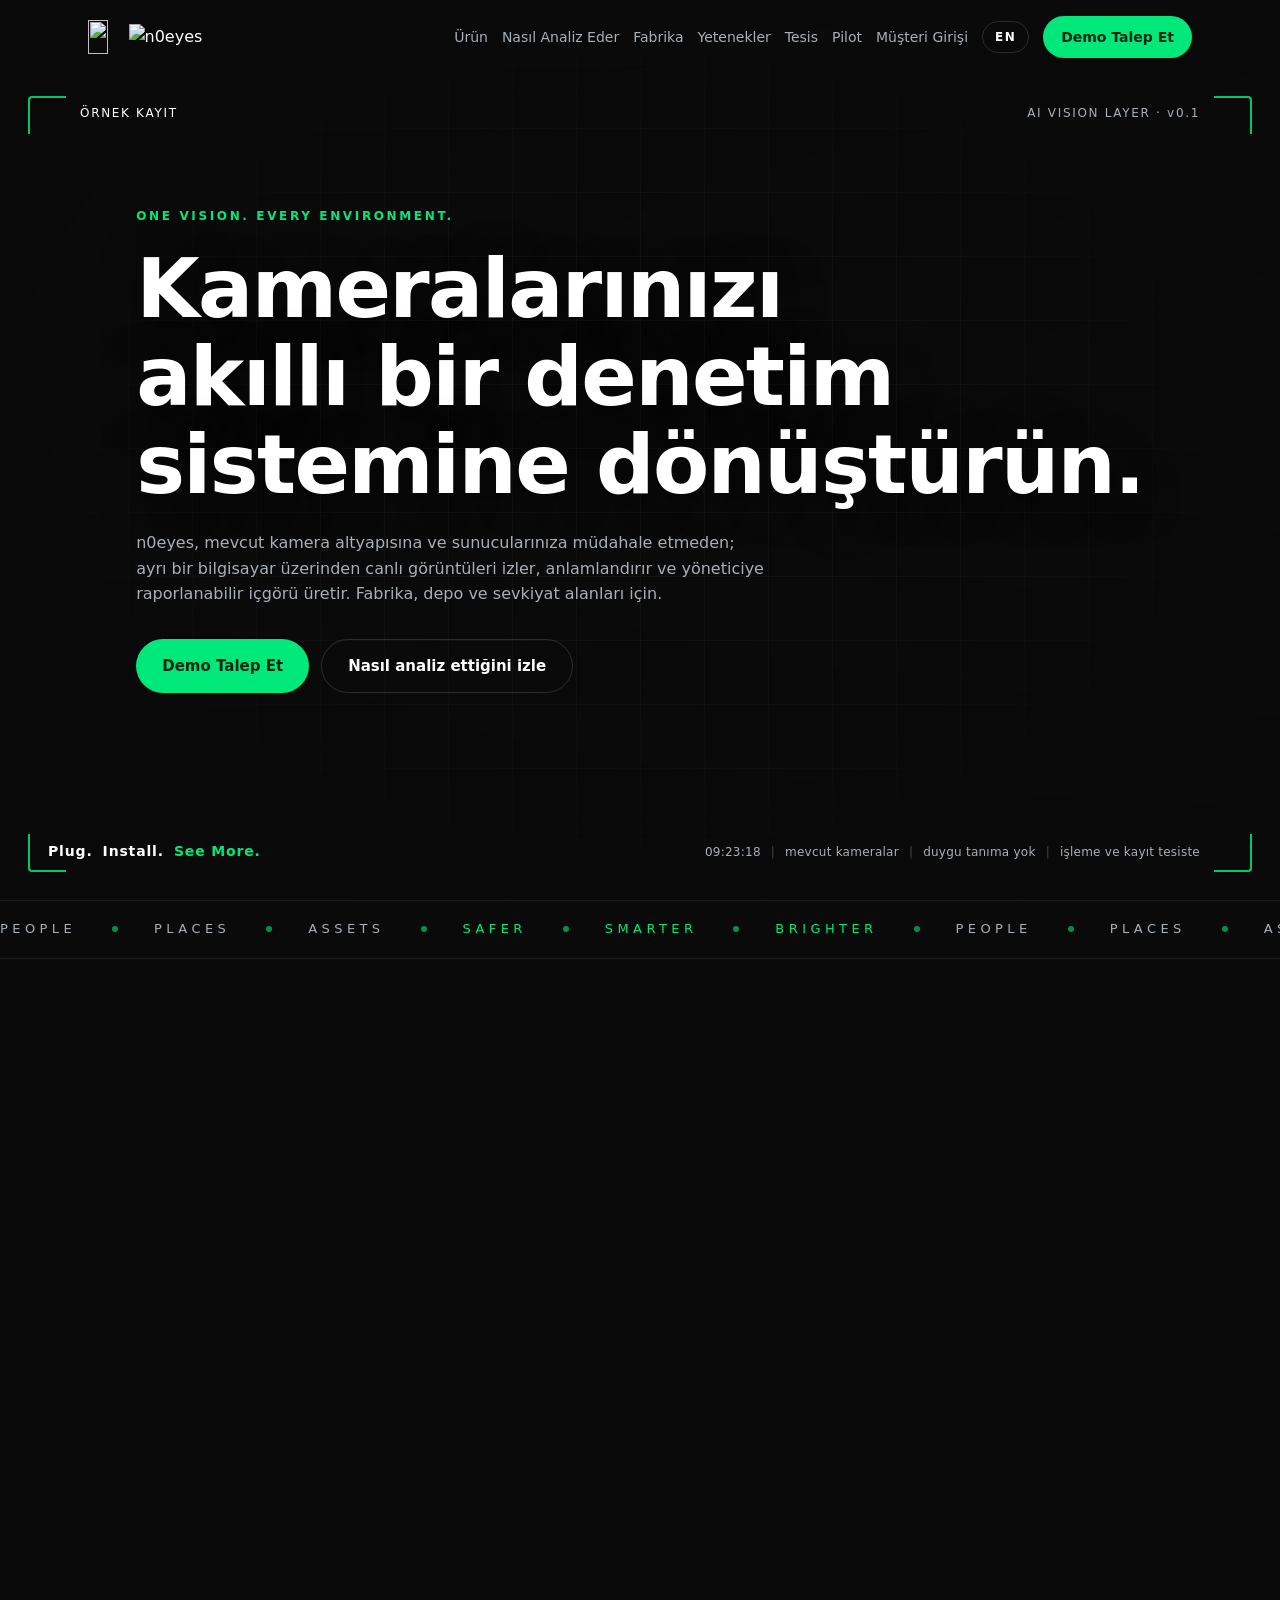
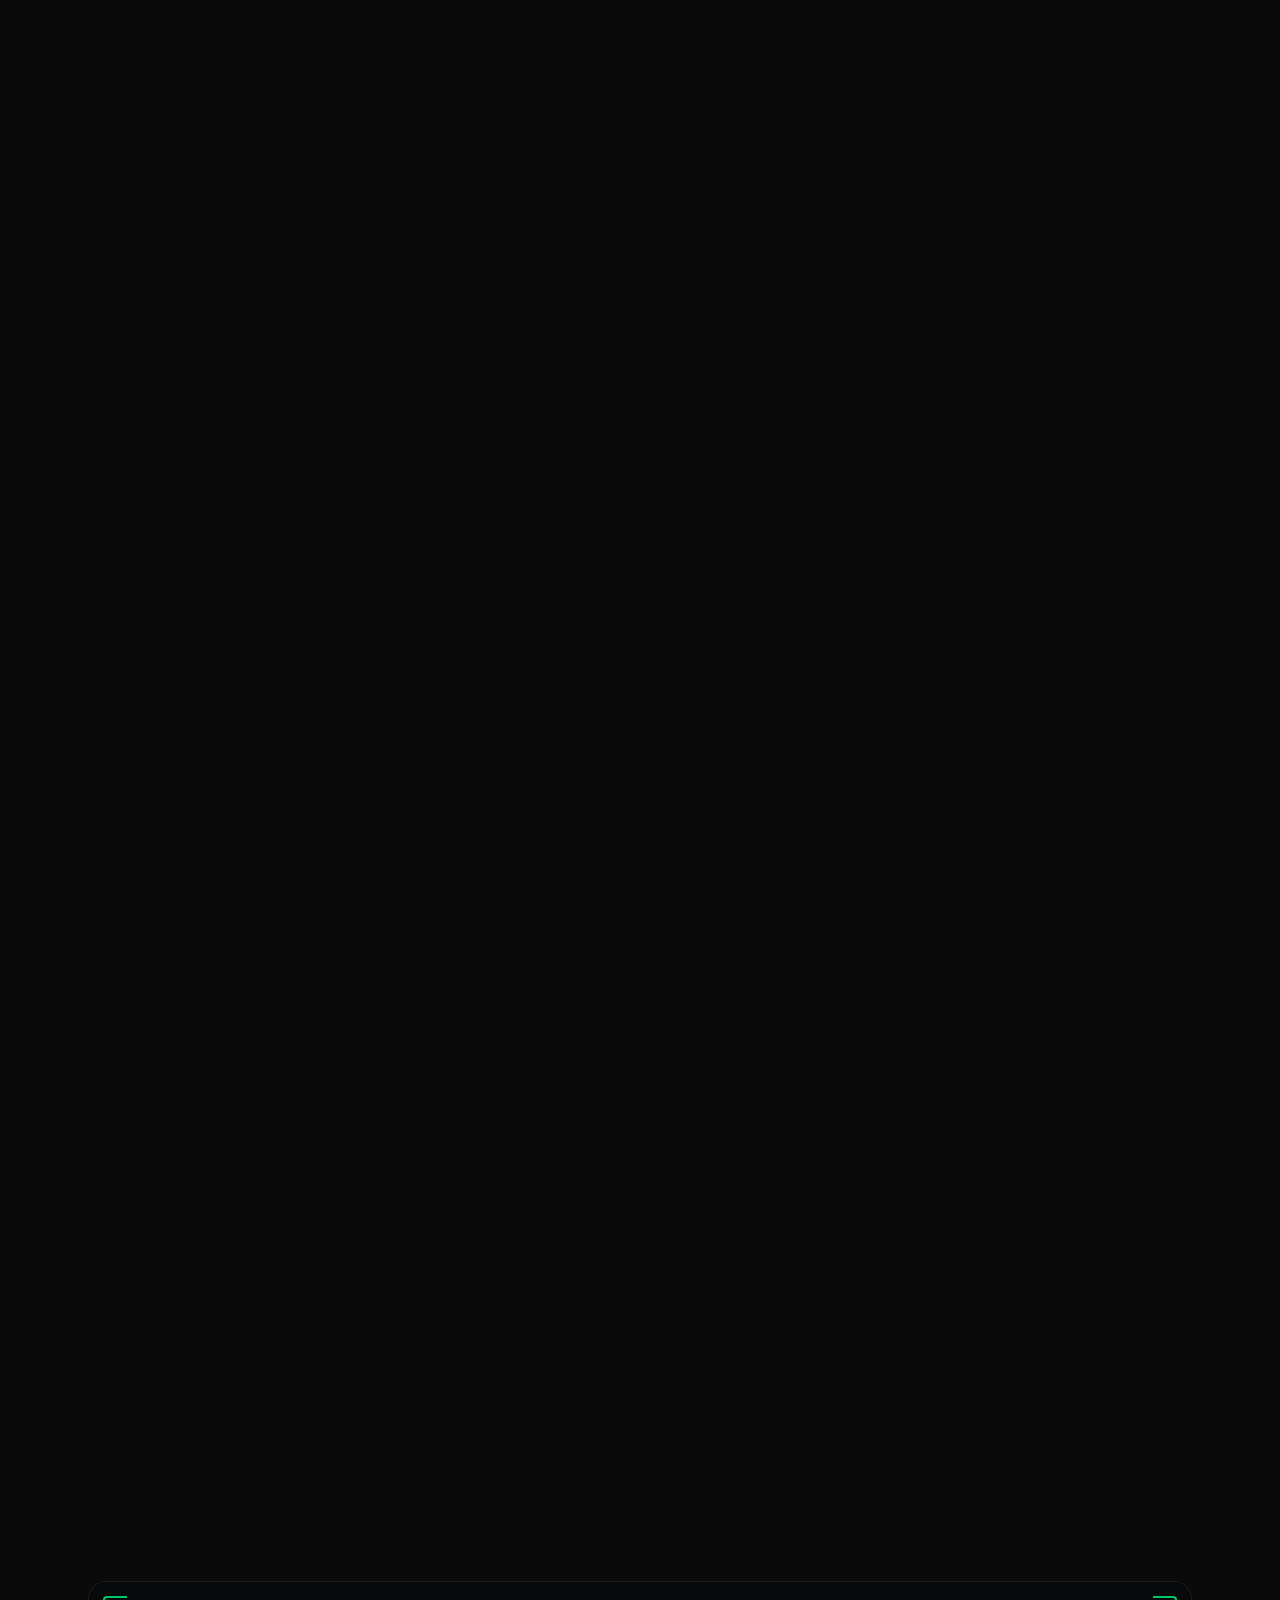
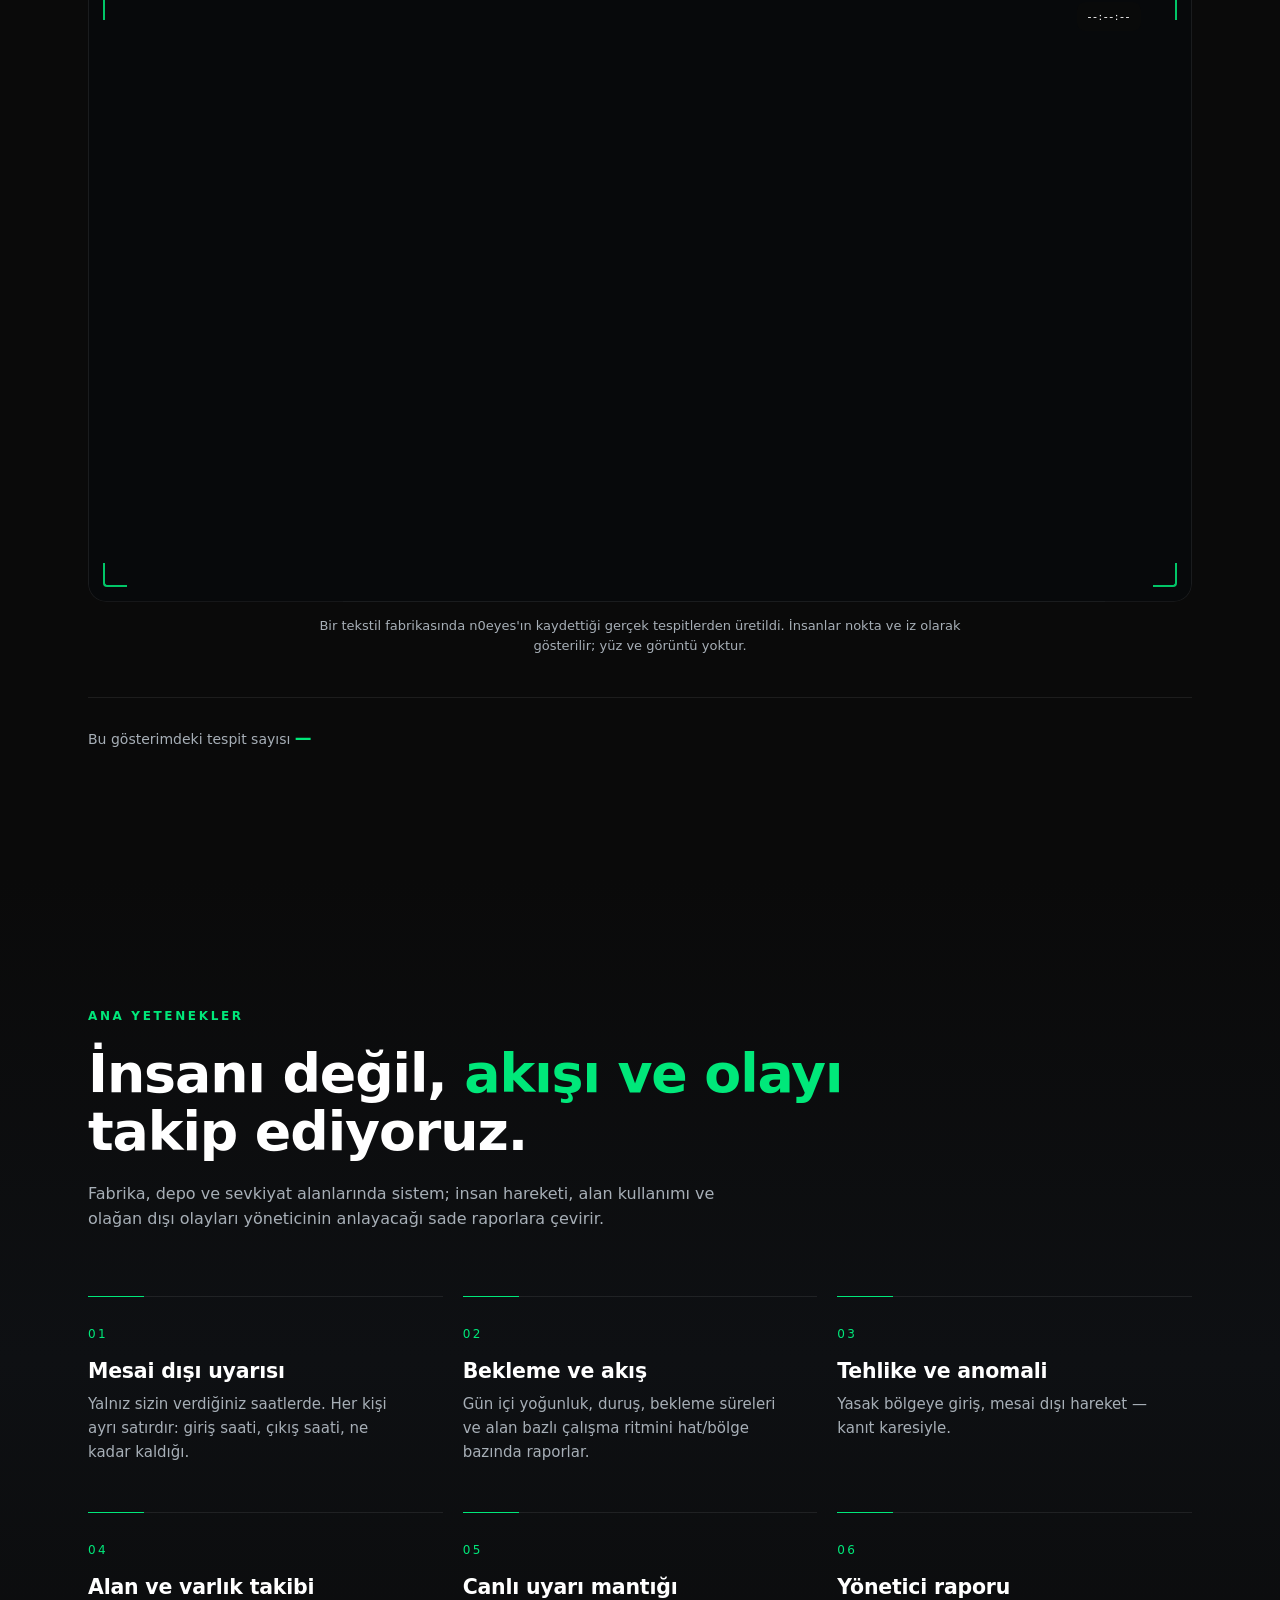
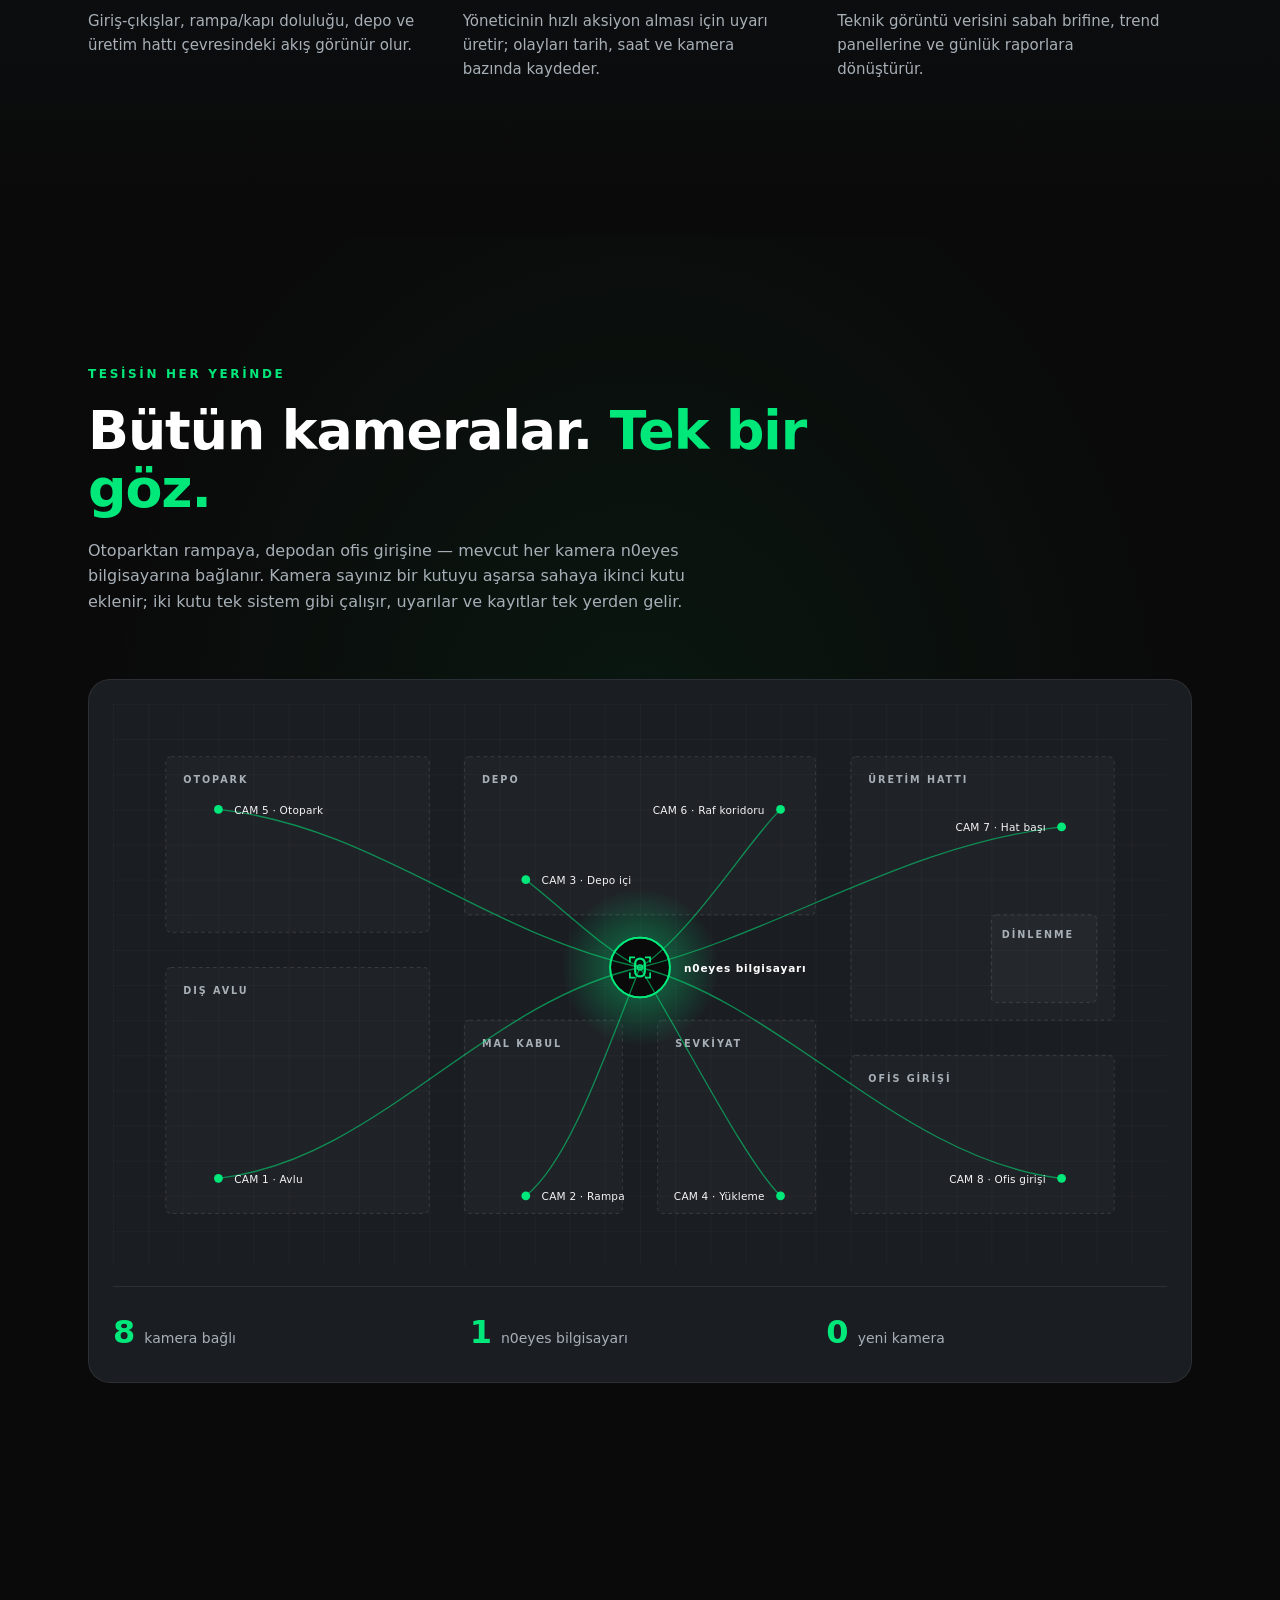
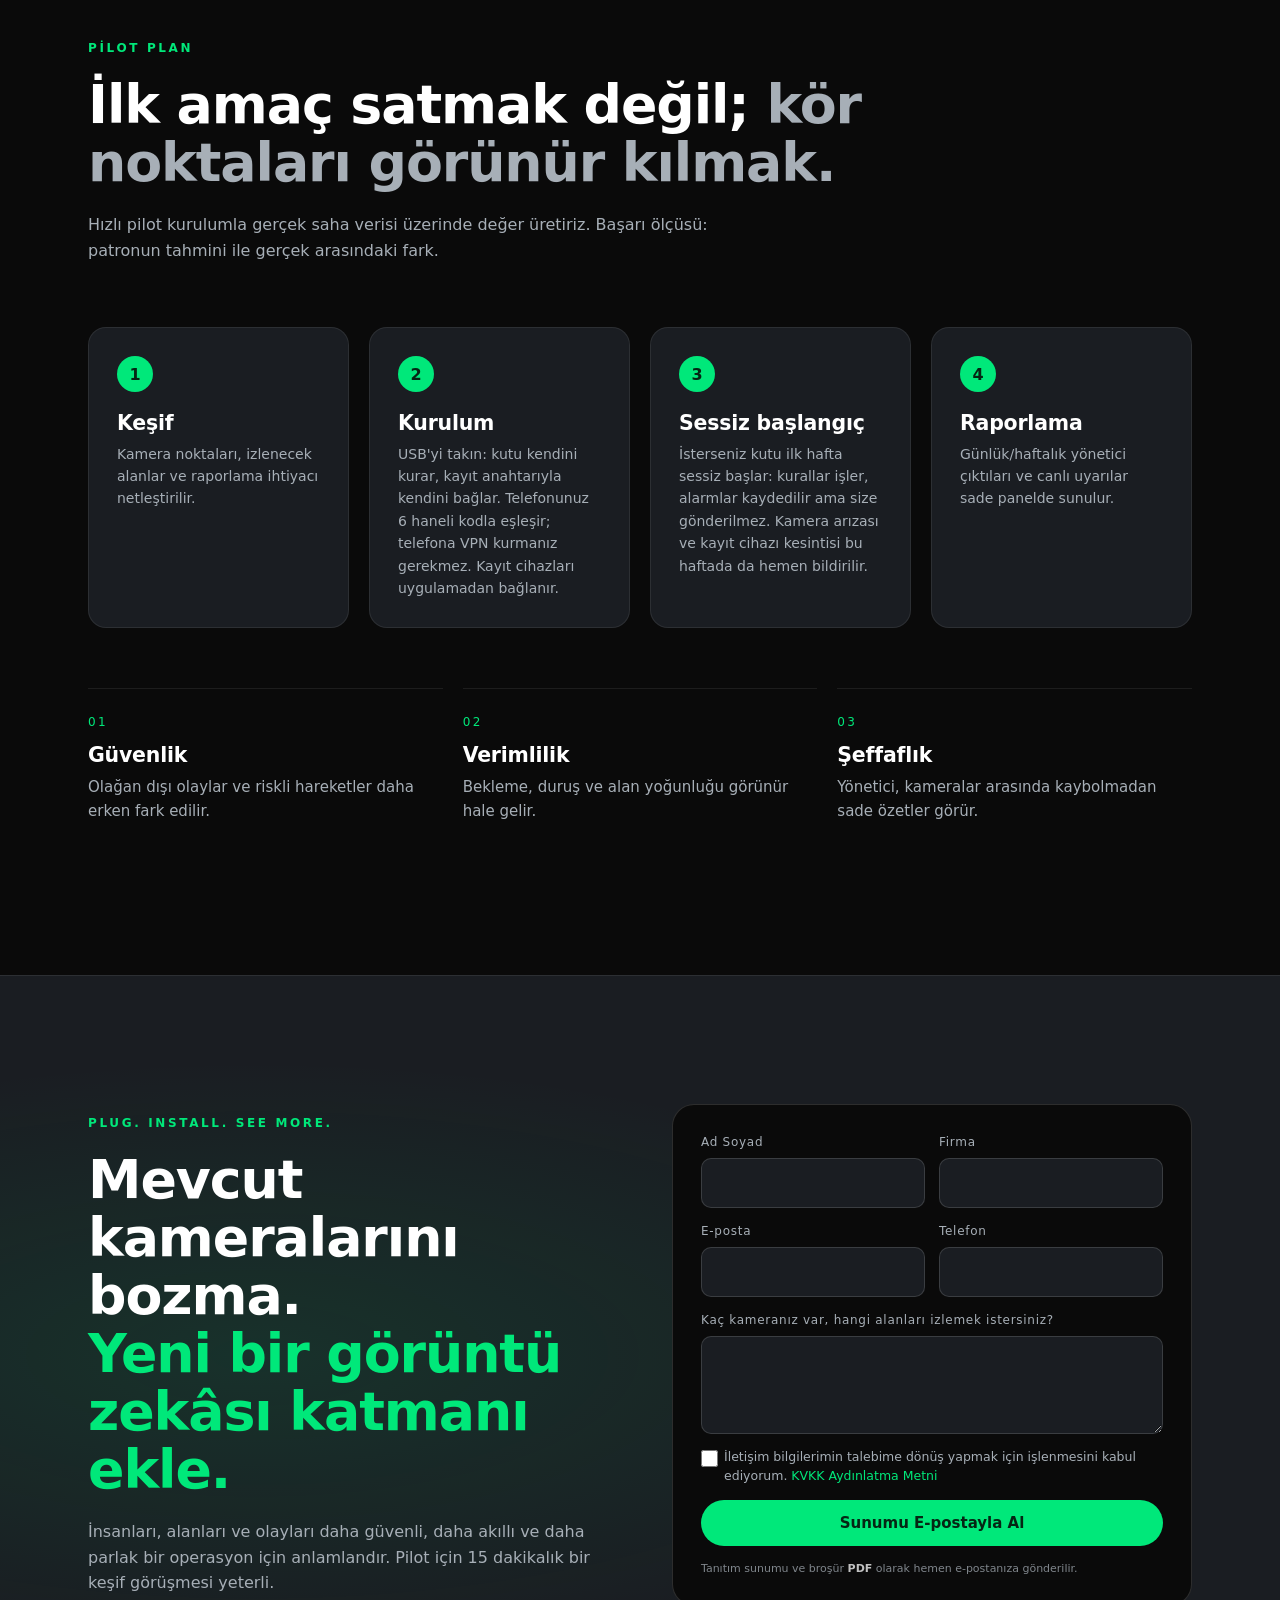
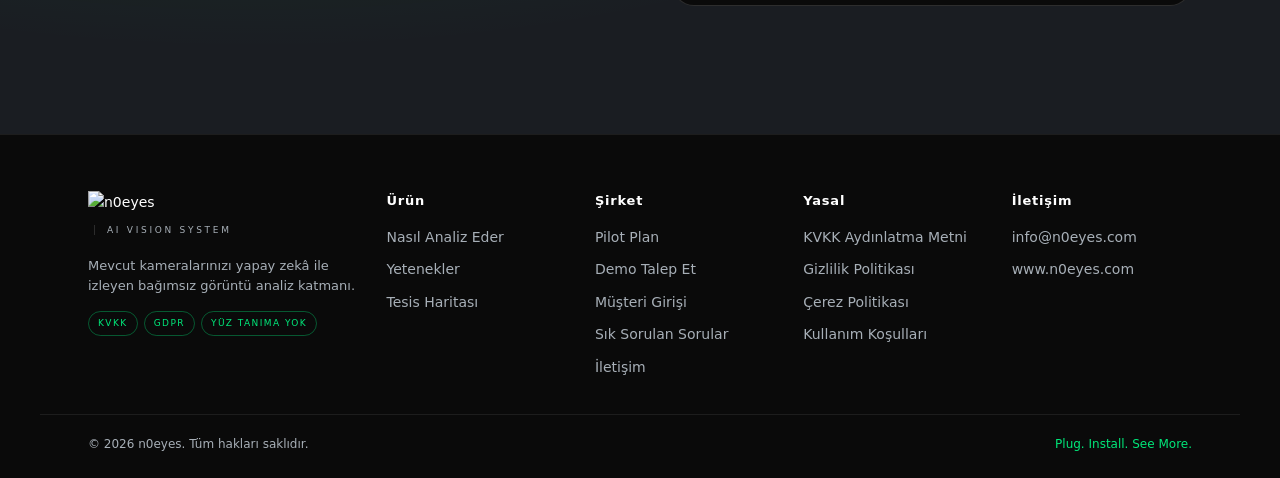
==== commit 0e4b2da4: "main birlestirildi (web-#38 sinif sayaci) — #36 tanima bolumunu kaldiriyor # Conflicts: #	index.html" ====
--- a/index.html
+++ b/index.html
@@ -24,7 +24,7 @@
   <meta name="theme-color" content="#0A0A0A">
   <link rel="icon" href="assets/img/favicon.png" type="image/png">
   <link rel="stylesheet" href="css/fonts.css?v=20261008a">
-  <link rel="stylesheet" href="css/style.css?v=20261114s">
+  <link rel="stylesheet" href="css/style.css?v=20261114t">
 </head>
 <body>
 
@@ -76,7 +76,6 @@
     </a>
     <nav class="nav__links" id="navLinks">
       <a href="#urun">Ürün</a>
-      <a href="#tanima">Tanıma</a>
       <a href="#canli">Nasıl Analiz Eder</a>
       <a href="#fabrika">Fabrika</a>
       <a href="#yetenekler">Yetenekler</a>
@@ -105,7 +104,7 @@
   <div class="container hero__content">
     <p class="eyebrow">ONE VISION. EVERY ENVIRONMENT.</p>
     <h1>Kameralarınızı<br>akıllı bir denetim<br>sistemine dönüştürün.</h1>
-    <p class="lead">n0eyes, mevcut kamera altyapısına ve sunucularınıza müdahale etmeden; ayrı bir bilgisayar üzerinden canlı görüntüleri izler, anlamlandırır ve yöneticiye raporlanabilir içgörü üretir. Depo, liman, hastane, mağaza — kameranız neredeyse, n0eyes orada.</p>
+    <p class="lead">n0eyes, mevcut kamera altyapısına ve sunucularınıza müdahale etmeden; ayrı bir bilgisayar üzerinden canlı görüntüleri izler, anlamlandırır ve yöneticiye raporlanabilir içgörü üretir. Fabrika, depo ve sevkiyat alanları için.</p>
     <div class="hero__cta">
       <a href="https://portal.n0eyes.com/gorusme" class="btn">Demo Talep Et</a>
       <a href="#canli" class="btn btn--ghost">Nasıl analiz ettiğini izle</a>
@@ -152,35 +151,6 @@
 </section>
 
 <!-- ================= NASIL ÇALIŞIR ================= -->
-<!-- ================= TANIMA (VD-3: kaydırdıkça sağa akan sınıflandırma geçidi) ================= -->
-<section class="reco" id="tanima">
-  <div class="reco__sticky">
-    <div class="container reco__head">
-      <p class="eyebrow">AYNI MOTOR · FARKLI ANLAM</p>
-      <h2>Hepsini görür. <span class="g">Hangisi olduğunu bilir.</span></h2>
-      <p class="lead">Bir kamera için hepsi hareket eden bir lekedir. n0eyes insanı araçtan, kamyonu otomobilden ve motosikletten ayırır.</p>
-    </div>
-
-    <div class="reco__stage">
-      <!-- Kare dizisi: assets/frames-vd3/f_0001..f_0112(.webp|@2x.webp) (VD-3, 12 fps, 1600px / 2560px; HAMER kuyruğu kesildi, köpek yüz kutusu temizlendi) -->
-      <canvas class="reco__canvas" id="recoCanvas" data-frames="112" data-src="assets/frames-vd3/f_{i}.webp" data-src2x="assets/frames-vd3/f_{i}@2x.webp"></canvas>
-      <div class="reco__hud" aria-hidden="true">
-        <i class="hud__c hud__c--tl"></i><i class="hud__c hud__c--tr"></i><i class="hud__c hud__c--bl"></i><i class="hud__c hud__c--br"></i>
-      </div>
-      <div class="reco__loader" id="recoLoader"><i></i></div>
-    </div>
-
-    <div class="container reco__foot">
-      <div class="reco__meta"><span class="reco__badge"><span class="dot"></span>SINIFLANDIRMA</span></div>
-      <div class="reco__cap">
-        <b id="recoTitle">DENİZ TAŞITLARI</b>
-        <span id="recoText">Konteyner gemisi mi, tekne mi? Biri sevkiyattır, diğeri ziyaret.</span>
-      </div>
-      <div class="reco__track" id="recoTrack" aria-hidden="true"></div>
-    </div>
-  </div>
-</section>
-
 <!-- ================= CANLI ANALİZ (gerçek görüntü + HUD) ================= -->
 <section class="section" id="canli">
   <div class="container">
@@ -227,8 +197,8 @@
     </div>
 
     <div class="stats reveal">
-      <div class="stat"><b data-sabit="7/24">7/24</b><span>kesintisiz izleme · gece görüşü dahil</span></div>
-      <div class="stat"><b data-count="14">0</b><span>ayırt edilen sınıf · insan, araç, ekipman</span></div>
+      <div class="stat"><b data-sabit="60 sn">60 sn</b><span>kutu her kamerayı dakikada bir yoklar · kamera arızası bildirilir</span></div>
+      <div class="stat"><b data-count="3">0</b><span>ayırt edilen sınıf · insan, araç, forklift</span></div>
     </div>
   </div>
 </section>
@@ -251,8 +221,6 @@
       <figcaption class="fab__alt">Bir tekstil fabrikasında n0eyes'ın kaydettiği gerçek tespitlerden üretildi. İnsanlar nokta ve iz olarak gösterilir; yüz ve görüntü yoktur.</figcaption>
     </figure>
     <div class="fab-serit reveal">
-      <p><span>Kutu başına <b>24 kamera</b></span></p><!-- kaynak: K-69 -->
-      <p><span>Sor n0eyes: test setinde <b>50 sorudan 45 doğru, 0 uydurma</b></span></p><!-- kaynak: OLCUMLER §102 -->
       <p><span>Bu gösterimdeki tespit sayısı</span> <b id="fabTespit">—</b></p><!-- kaynak: assets/data JSON -->
     </div>
   </div>
@@ -264,10 +232,10 @@
     <div class="section__head reveal">
       <p class="eyebrow">ANA YETENEKLER</p>
       <h2>İnsanı değil, <span class="g">akışı ve olayı</span> takip ediyoruz.</h2>
-      <p class="lead">Depo, üretim, lojistik, perakende, sağlık — kamera neredeyse aynı motor. Sistem; insan hareketi, alan kullanımı ve olağan dışı olayları yöneticinin anlayacağı sade raporlara çevirir.</p>
+      <p class="lead">Fabrika, depo ve sevkiyat alanlarında sistem; insan hareketi, alan kullanımı ve olağan dışı olayları yöneticinin anlayacağı sade raporlara çevirir.</p>
     </div>
     <div class="grid grid--3 features">
-      <article class="feature reveal"><span class="feature__n">01</span><h3>Kişi sınıflandırma</h3><p>İşçi, misafir, müşteri ve yetkisiz giriş gibi farklı kişi tiplerini ayırmaya yönelik analiz. İsimsiz, toplu.</p></article>
+      <article class="feature reveal"><span class="feature__n">01</span><h3>Mesai dışı uyarısı</h3><p>Yalnız sizin verdiğiniz saatlerde. Her kişi ayrı satırdır: giriş saati, çıkış saati, ne kadar kaldığı.</p></article>
       <article class="feature reveal" style="--d:.05s"><span class="feature__n">02</span><h3>Bekleme ve akış</h3><p>Gün içi yoğunluk, duruş, bekleme süreleri ve alan bazlı çalışma ritmini hat/bölge bazında raporlar.</p></article>
       <article class="feature reveal" style="--d:.1s"><span class="feature__n">03</span><h3>Tehlike ve anomali</h3><p>Yasak bölgeye giriş, mesai dışı hareket — kanıt karesiyle.</p></article>
       <article class="feature reveal" style="--d:.15s"><span class="feature__n">04</span><h3>Alan ve varlık takibi</h3><p>Giriş-çıkışlar, rampa/kapı doluluğu, depo ve üretim hattı çevresindeki akış görünür olur.</p></article>
@@ -283,7 +251,7 @@
     <div class="section__head reveal">
       <p class="eyebrow">TESİSİN HER YERİNDE</p>
       <h2>Bütün kameralar. <span class="g">Tek bir göz.</span></h2>
-      <p class="lead">Otoparktan rampaya, depodan ofis girişine — mevcut her kamera n0eyes bilgisayarına bağlanır. Sistem tesisin normalini öğrenir, sapmayı bildirir.</p>
+      <p class="lead">Otoparktan rampaya, depodan ofis girişine — mevcut her kamera n0eyes bilgisayarına bağlanır. Kamera sayınız bir kutuyu aşarsa sahaya ikinci kutu eklenir; iki kutu tek sistem gibi çalışır, uyarılar ve kayıtlar tek yerden gelir.</p>
     </div>
 
     <div class="map reveal" id="map">
@@ -305,8 +273,8 @@
           <rect x="620" y="360" width="180" height="220" rx="6"/><text x="640" y="390">SEVKİYAT</text>
           <rect x="840" y="60"  width="300" height="300" rx="6"/><text x="860" y="90">ÜRETİM HATTI</text>
           <rect x="840" y="400" width="300" height="180" rx="6"/><text x="860" y="430">OFİS GİRİŞİ</text>
-          <!-- hariç tutulan alan -->
-          <g class="map__excluded"><rect x="1000" y="240" width="120" height="100" rx="6"/><text x="1012" y="266">DİNLENME</text><text x="1012" y="284">kapsam dışı</text></g>
+          <!-- dinlenme alanı diğer kameralar gibi izlenir (K-62 Ek 2) -->
+          <rect x="1000" y="240" width="120" height="100" rx="6"/><text x="1012" y="266">DİNLENME</text>
         </g>
 
         <!-- Hub -->
@@ -355,7 +323,7 @@
           <rect x="340" y="40"  width="260" height="170" rx="6"/><text x="356" y="66">ÜRETİM HATTI</text>
           <rect x="40"  y="250" width="260" height="190" rx="6"/><text x="56" y="276">DEPO</text>
           <rect x="340" y="250" width="260" height="190" rx="6"/><text x="356" y="276">OFİS GİRİŞİ</text>
-          <g class="map__excluded"><rect x="470" y="350" width="118" height="70" rx="6"/><text x="480" y="374">DİNLENME</text><text x="480" y="392">kapsam dışı</text></g>
+          <rect x="470" y="350" width="118" height="70" rx="6"/><text x="480" y="374">DİNLENME</text>
           <rect x="40"  y="640" width="260" height="190" rx="6"/><text x="56" y="666">DIŞ AVLU</text>
           <rect x="340" y="640" width="260" height="190" rx="6"/><text x="356" y="666">MAL KABUL</text>
           <rect x="40"  y="870" width="560" height="160" rx="6"/><text x="56" y="896">SEVKİYAT</text>
@@ -413,8 +381,8 @@
     </div>
     <ol class="steps">
       <li class="step reveal"><span class="step__n">1</span><h3>Keşif</h3><p>Kamera noktaları, izlenecek alanlar ve raporlama ihtiyacı netleştirilir.</p></li>
-      <li class="step reveal" style="--d:.08s"><span class="step__n">2</span><h3>Kurulum</h3><p>Ayrı n0eyes bilgisayarı konumlandırılır, görüntü izleme katmanı devreye alınır.</p></li>
-      <li class="step reveal" style="--d:.16s"><span class="step__n">3</span><h3>Kalibrasyon</h3><p>İşletmenin normal akışı öğrenilir; bölge, bekleme, risk ve alan kuralları ayarlanır.</p></li>
+      <li class="step reveal" style="--d:.08s"><span class="step__n">2</span><h3>Kurulum</h3><p>USB'yi takın: kutu kendini kurar, kayıt anahtarıyla kendini bağlar. Telefonunuz 6 haneli kodla eşleşir; telefona VPN kurmanız gerekmez. Kayıt cihazları uygulamadan bağlanır.</p></li>
+      <li class="step reveal" style="--d:.16s"><span class="step__n">3</span><h3>Sessiz başlangıç</h3><p>İsterseniz kutu ilk hafta sessiz başlar: kurallar işler, alarmlar kaydedilir ama size gönderilmez. Kamera arızası ve kayıt cihazı kesintisi bu haftada da hemen bildirilir.</p></li>
       <li class="step reveal" style="--d:.24s"><span class="step__n">4</span><h3>Raporlama</h3><p>Günlük/haftalık yönetici çıktıları ve canlı uyarılar sade panelde sunulur.</p></li>
     </ol>
 
@@ -458,7 +426,7 @@
       <p>Mevcut kameralarınızı yapay zekâ ile izleyen bağımsız görüntü analiz katmanı.</p>
       <div class="footer__badges"><span>KVKK</span><span>GDPR</span><span>YÜZ TANIMA YOK</span></div>
     </div>
-    <div class="footer__col"><b>Ürün</b><a href="#tanima">Tanıma</a><a href="#canli">Nasıl Analiz Eder</a><a href="#yetenekler">Yetenekler</a><a href="#tesis">Tesis Haritası</a></div>
+    <div class="footer__col"><b>Ürün</b><a href="#canli">Nasıl Analiz Eder</a><a href="#yetenekler">Yetenekler</a><a href="#tesis">Tesis Haritası</a></div>
     <div class="footer__col"><b>Şirket</b><a href="#pilot">Pilot Plan</a><a href="https://portal.n0eyes.com/gorusme">Demo Talep Et</a><a href="https://portal.n0eyes.com/giris">Müşteri Girişi</a><a href="sss.html">Sık Sorulan Sorular</a><a href="#iletisim">İletişim</a></div>
     <div class="footer__col"><b>Yasal</b><a href="kvkk.html">KVKK Aydınlatma Metni</a><a href="gizlilik.html">Gizlilik Politikası</a><a href="cerez.html">Çerez Politikası</a><a href="kosullar.html">Kullanım Koşulları</a></div>
     <div class="footer__col"><b>İletişim</b><a href="mailto:info@n0eyes.com">info@n0eyes.com</a><a href="https://www.n0eyes.com">www.n0eyes.com</a></div>
@@ -469,8 +437,8 @@
   </div>
 </footer>
 
-<script src="js/i18n.js?v=20261114s" defer></script>
-<script src="js/main.js?v=20261114s" defer></script>
+<script src="js/i18n.js?v=20261114t" defer></script>
+<script src="js/main.js?v=20261114t" defer></script>
 <script src="js/fabrika.js?v=20261008f" defer></script>
 <script src="js/form.js?v=20261110a" defer></script>
 <script src="js/cerez.js?v=20261008a" defer></script>
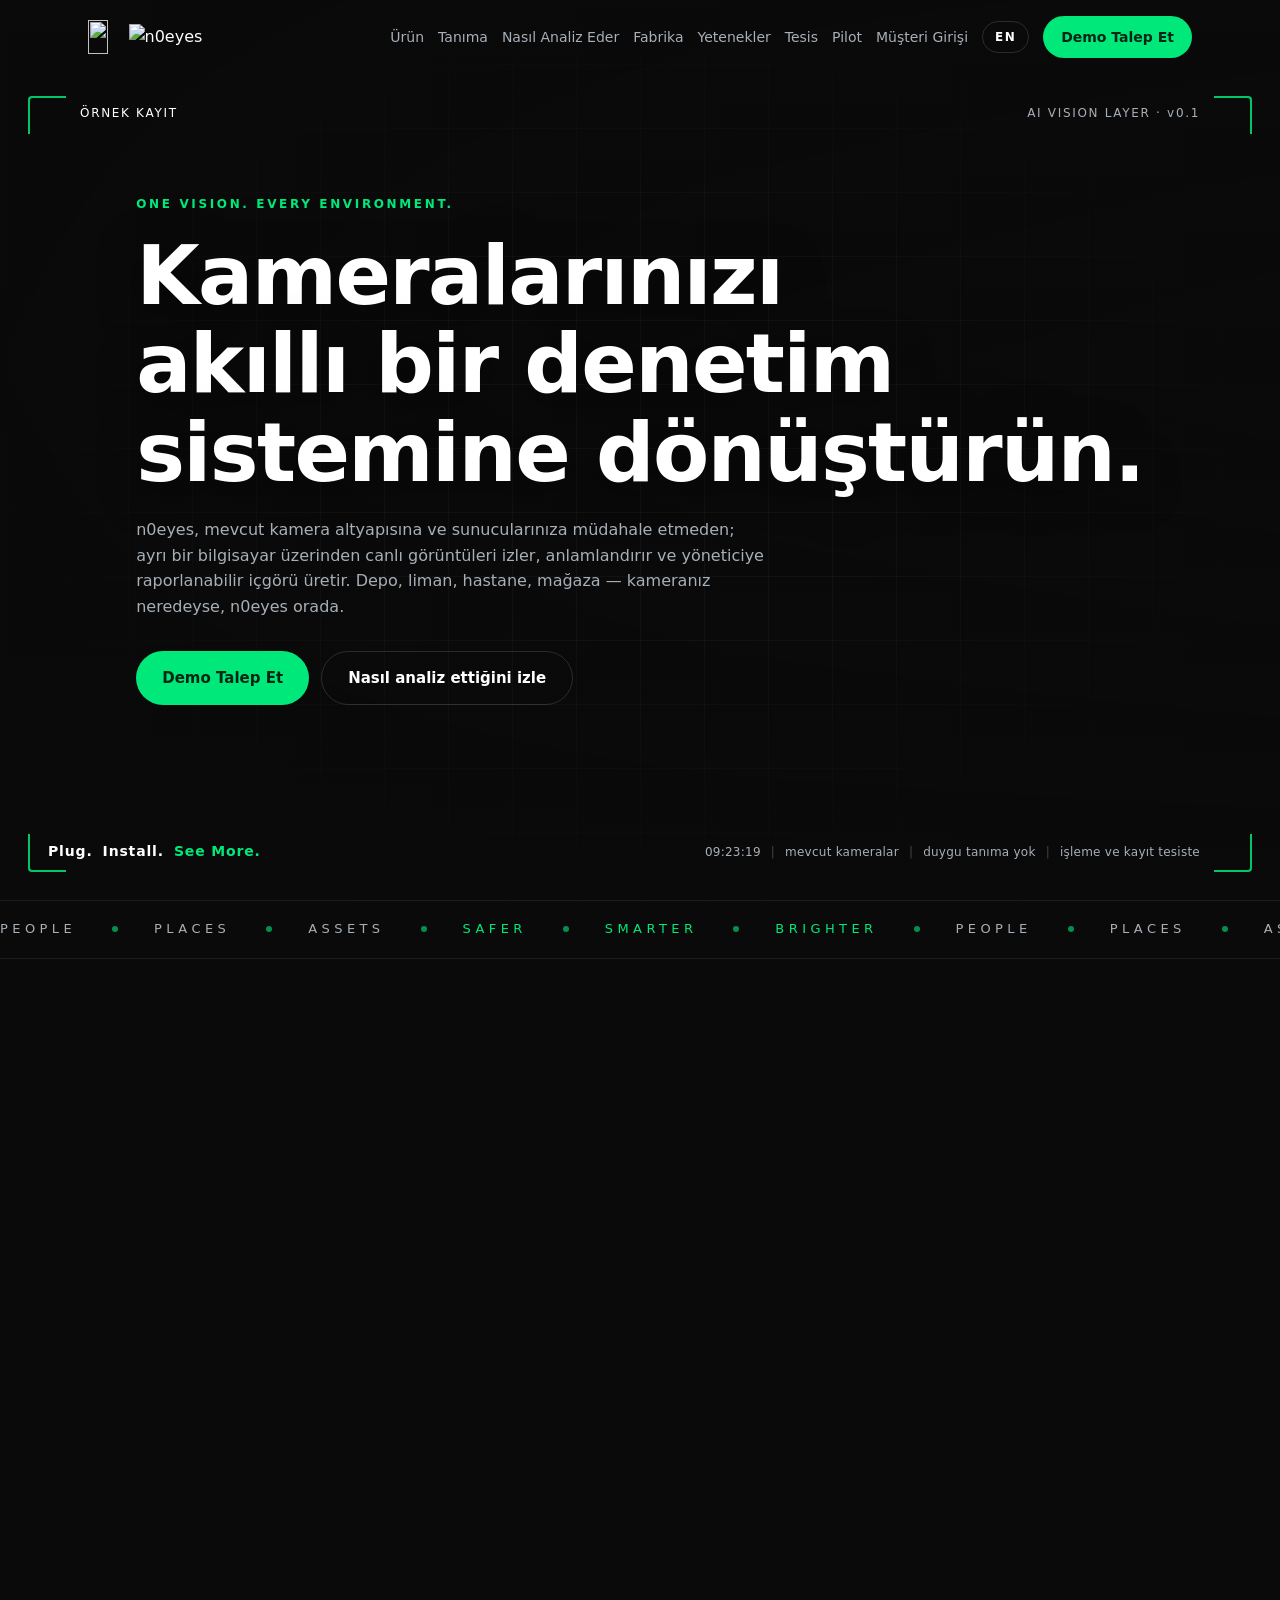
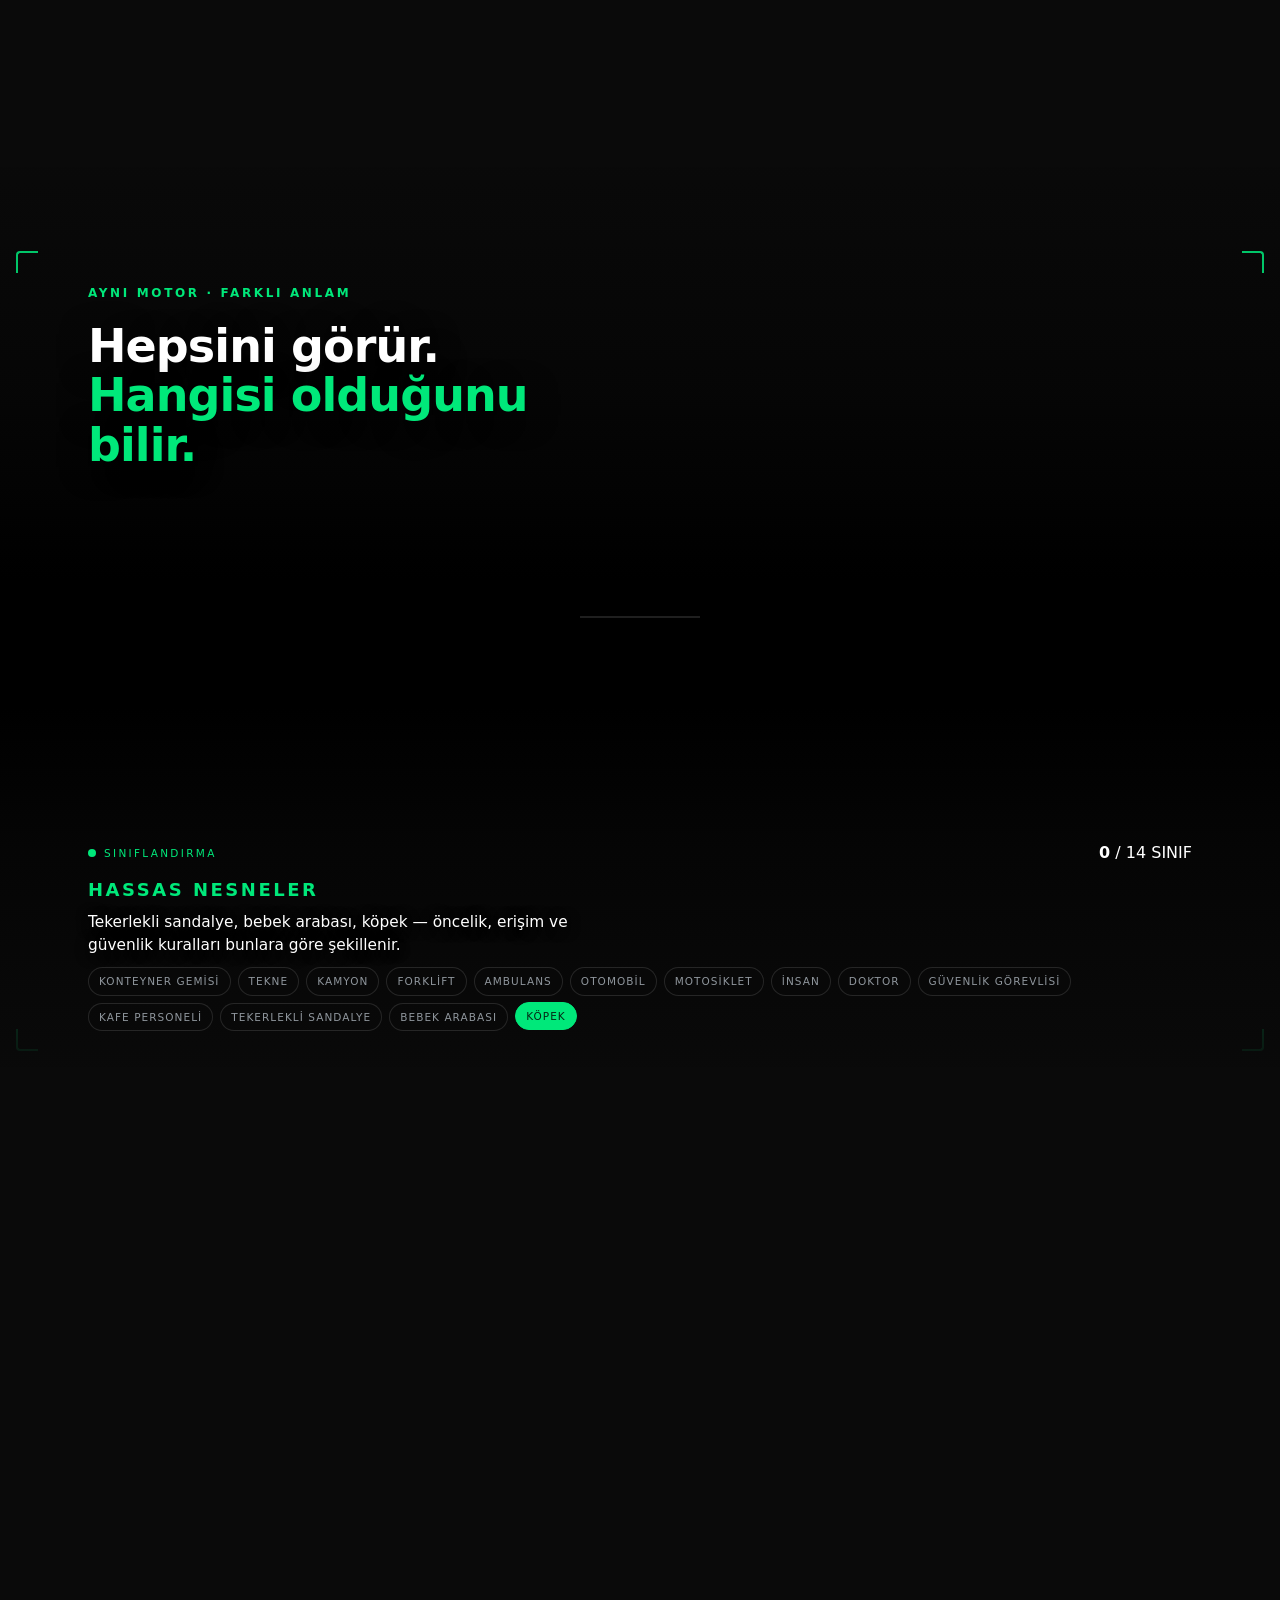
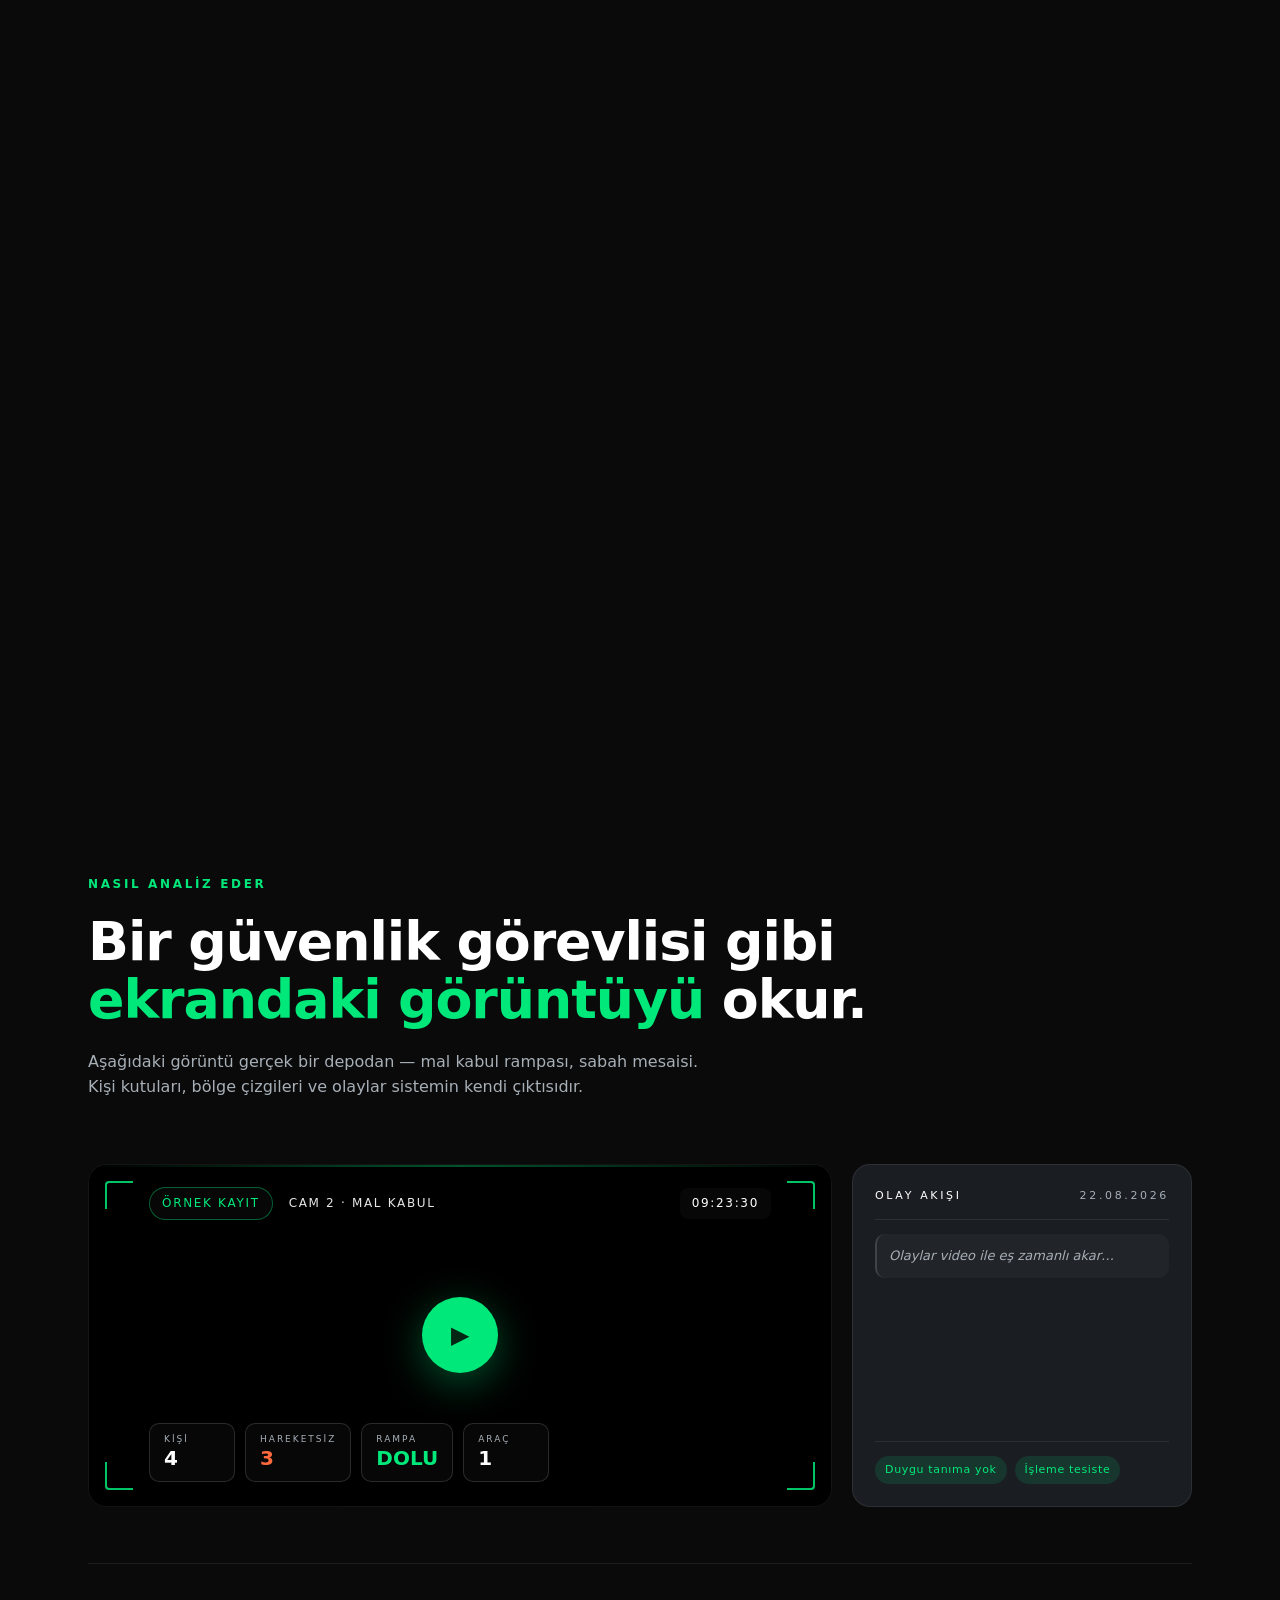
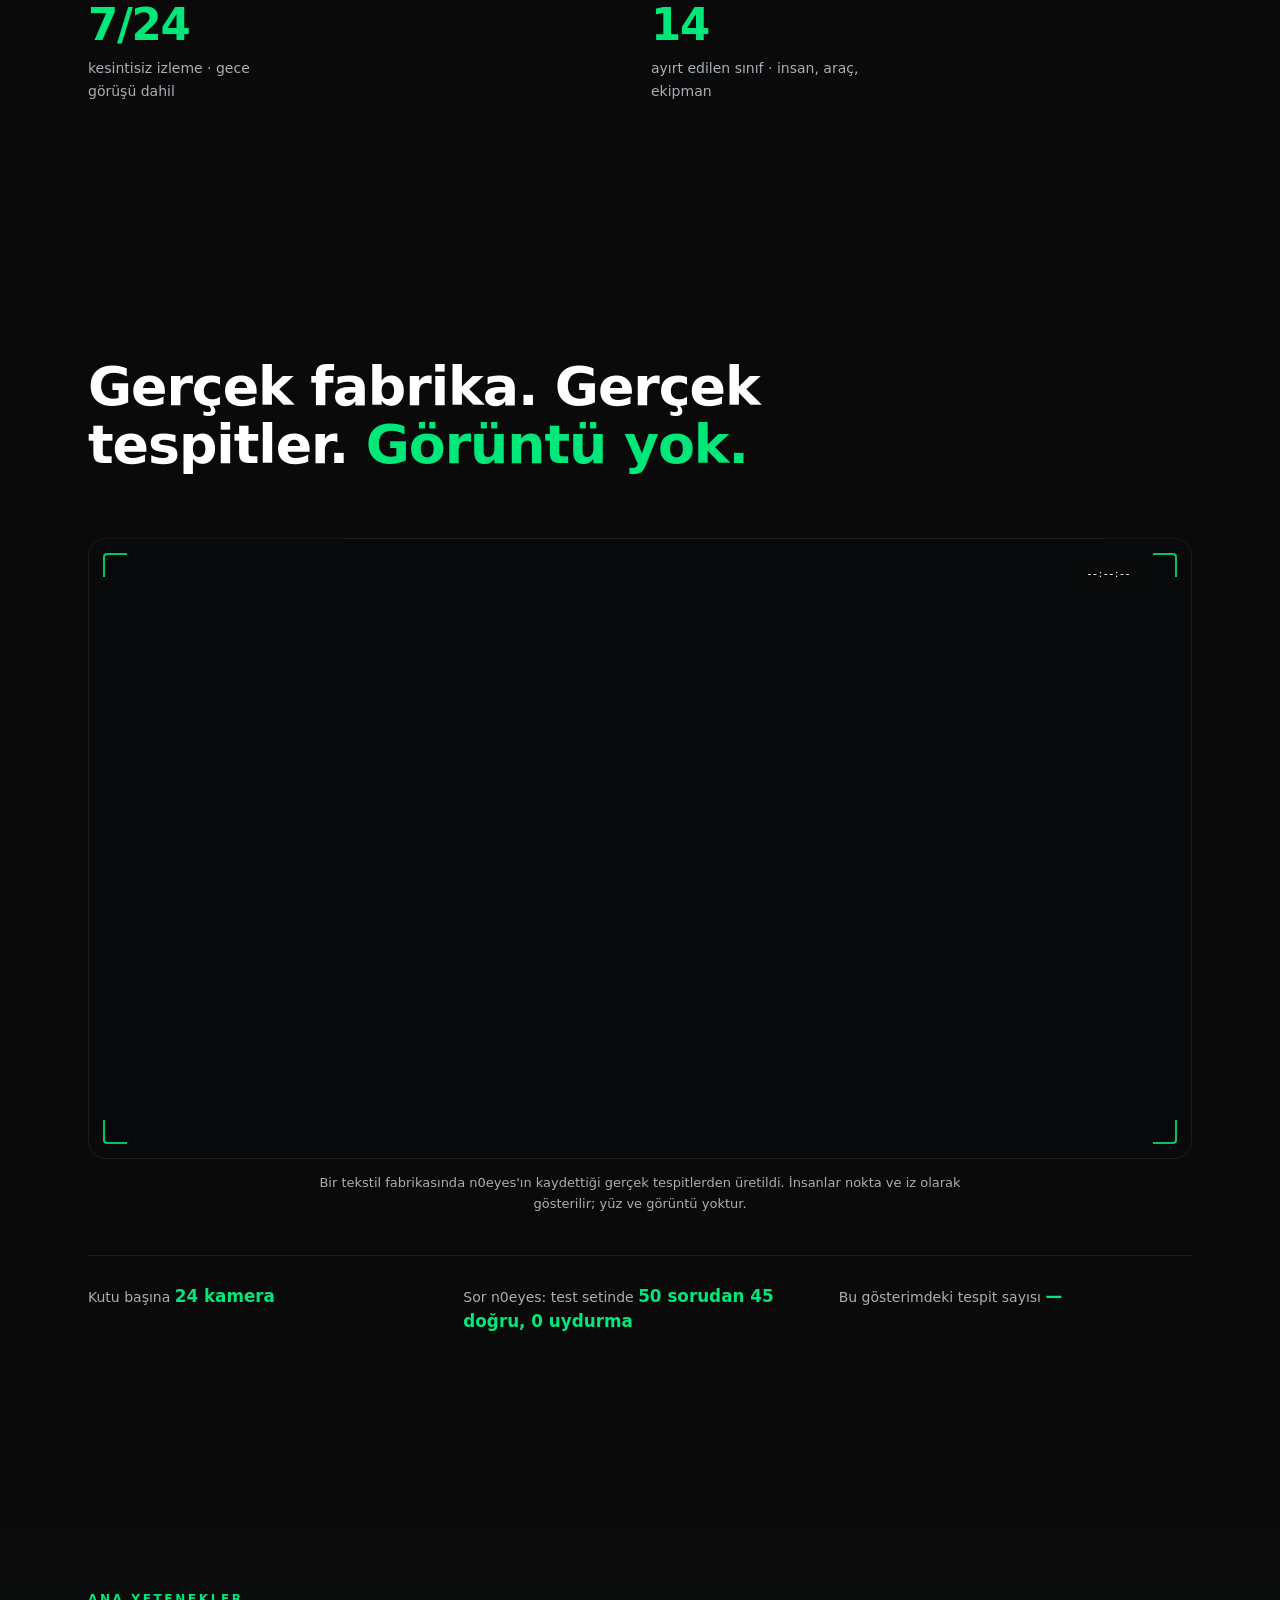
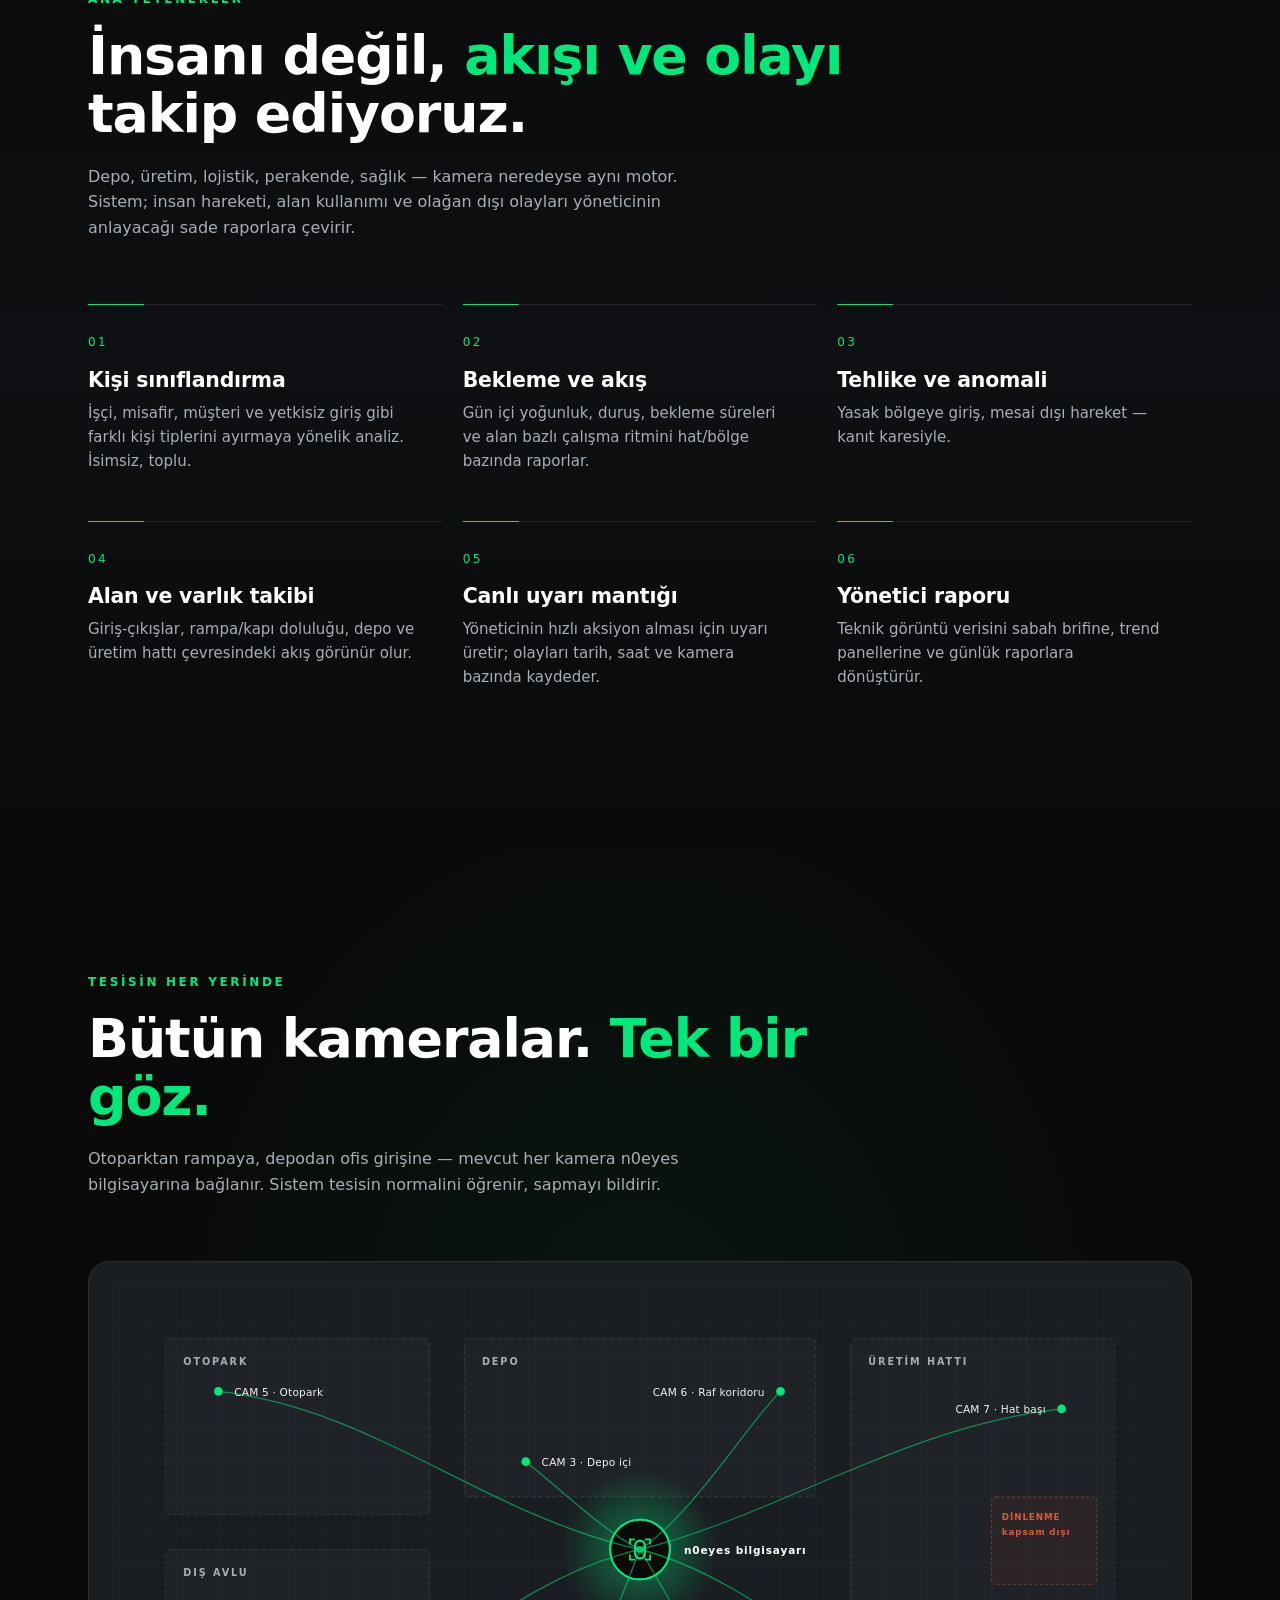
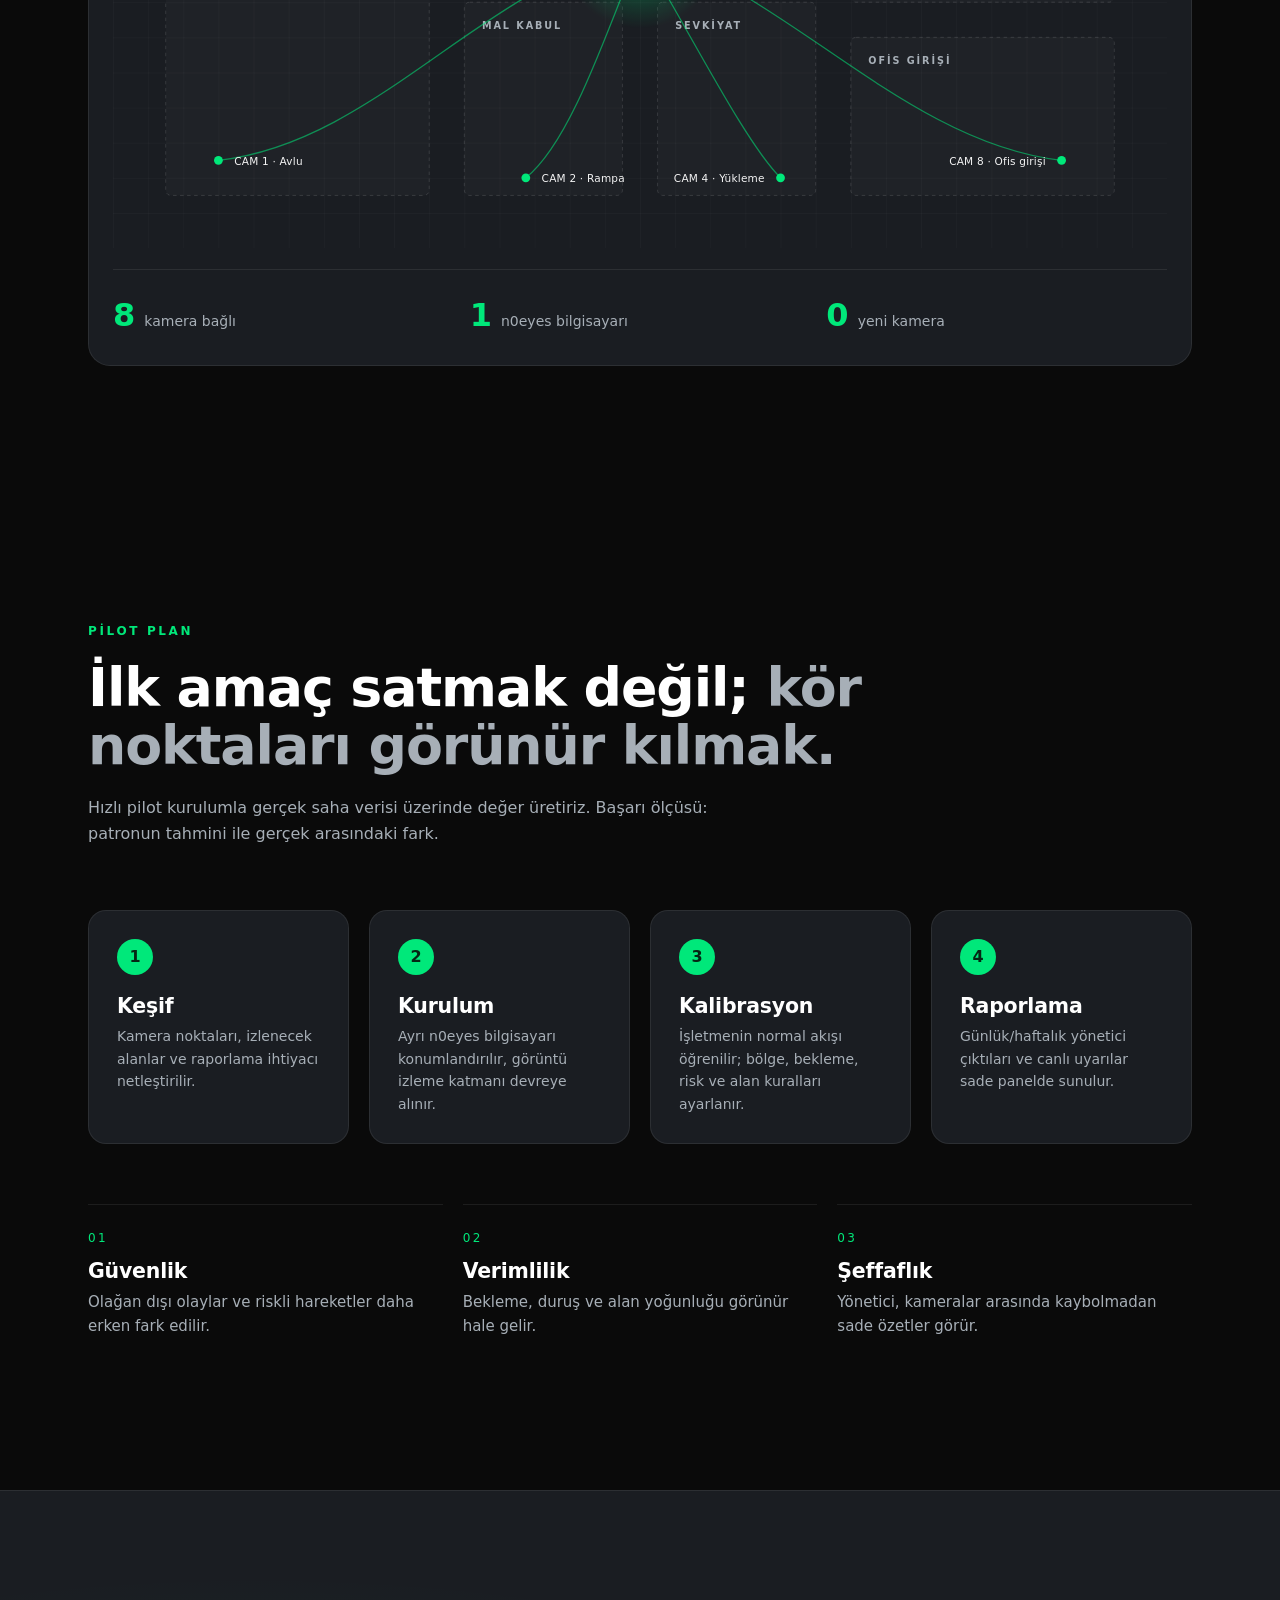
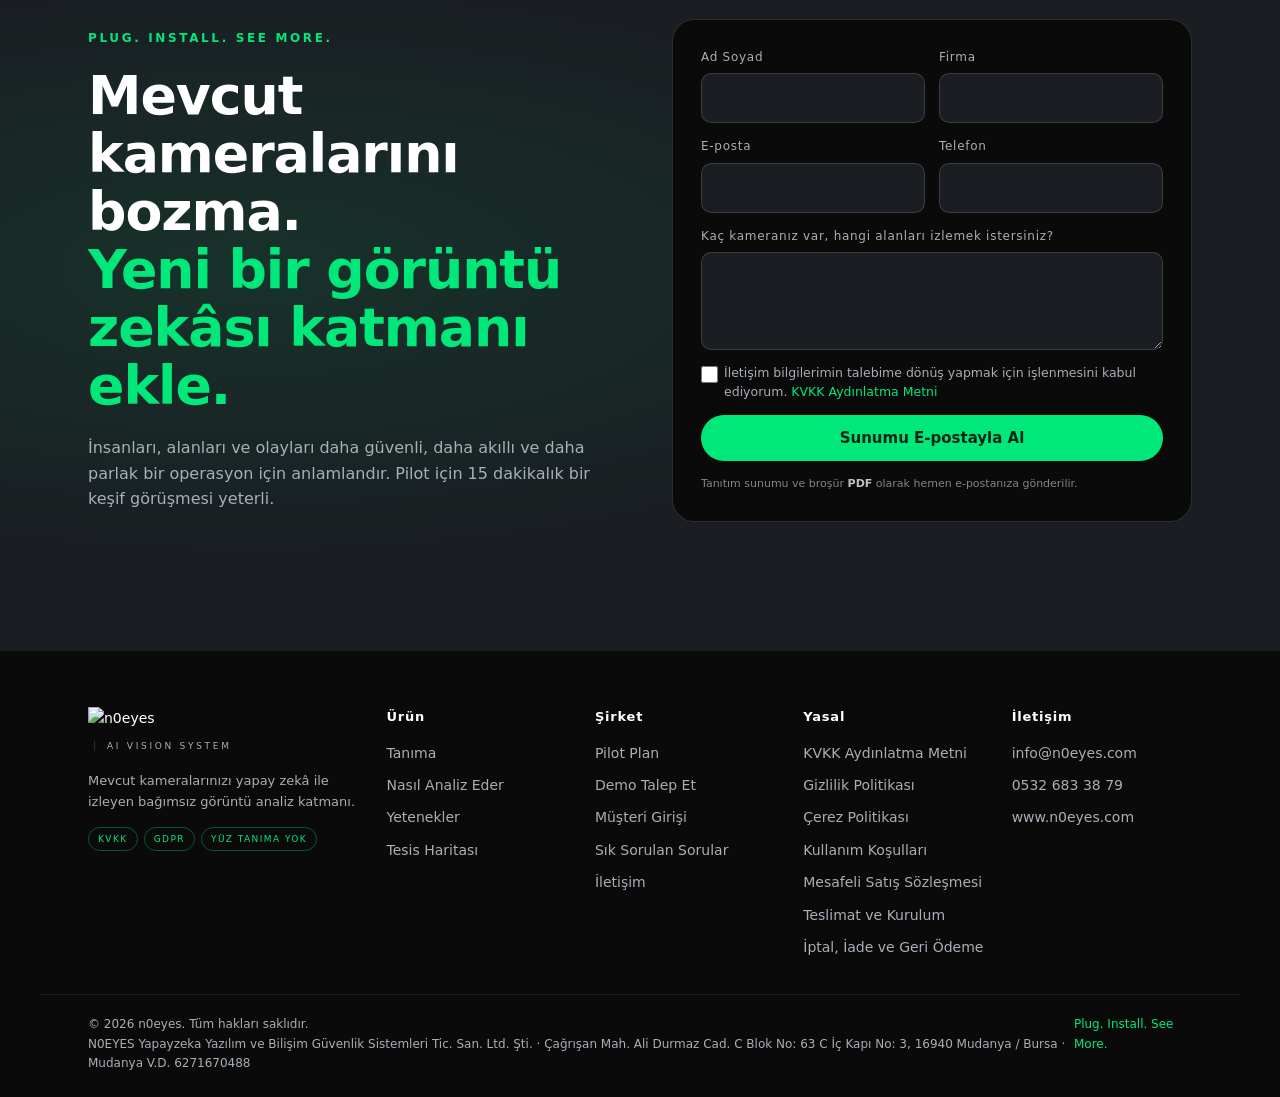
==== commit f31da079: "PayTR canlı mod için eksik satış sayfaları; şirket bilgileri ve adres düzeltmesi PayTR mağazamızı aç" ====
--- a/index.html
+++ b/index.html
@@ -24,7 +24,7 @@
   <meta name="theme-color" content="#0A0A0A">
   <link rel="icon" href="assets/img/favicon.png" type="image/png">
   <link rel="stylesheet" href="css/fonts.css?v=20261008a">
-  <link rel="stylesheet" href="css/style.css?v=20261114t">
+  <link rel="stylesheet" href="css/style.css?v=20261110a">
 </head>
 <body>
 
@@ -50,7 +50,7 @@
     <li><b>n<span class="n0">0</span>eyes</b> · AI Vision System</li>
     <li>Mevcut kameralarınızı yapay zekâ ile izler</li>
     <li>İşleme ve kayıt tesisinizdeki kutuda · Duygu tanıma yok</li>
-    <li>İstanbul, Türkiye · <span class="g">Plug. Install. See More.</span></li>
+    <li>Mudanya / Bursa, Türkiye · <span class="g">Plug. Install. See More.</span></li>
   </ul>
 
   <!-- alt yazı: kaydırdıkça değişir -->
@@ -76,6 +76,7 @@
     </a>
     <nav class="nav__links" id="navLinks">
       <a href="#urun">Ürün</a>
+      <a href="#tanima">Tanıma</a>
       <a href="#canli">Nasıl Analiz Eder</a>
       <a href="#fabrika">Fabrika</a>
       <a href="#yetenekler">Yetenekler</a>
@@ -104,7 +105,7 @@
   <div class="container hero__content">
     <p class="eyebrow">ONE VISION. EVERY ENVIRONMENT.</p>
     <h1>Kameralarınızı<br>akıllı bir denetim<br>sistemine dönüştürün.</h1>
-    <p class="lead">n0eyes, mevcut kamera altyapısına ve sunucularınıza müdahale etmeden; ayrı bir bilgisayar üzerinden canlı görüntüleri izler, anlamlandırır ve yöneticiye raporlanabilir içgörü üretir. Fabrika, depo ve sevkiyat alanları için.</p>
+    <p class="lead">n0eyes, mevcut kamera altyapısına ve sunucularınıza müdahale etmeden; ayrı bir bilgisayar üzerinden canlı görüntüleri izler, anlamlandırır ve yöneticiye raporlanabilir içgörü üretir. Depo, liman, hastane, mağaza — kameranız neredeyse, n0eyes orada.</p>
     <div class="hero__cta">
       <a href="https://portal.n0eyes.com/gorusme" class="btn">Demo Talep Et</a>
       <a href="#canli" class="btn btn--ghost">Nasıl analiz ettiğini izle</a>
@@ -151,6 +152,35 @@
 </section>
 
 <!-- ================= NASIL ÇALIŞIR ================= -->
+<!-- ================= TANIMA (VD-3: kaydırdıkça sağa akan sınıflandırma geçidi) ================= -->
+<section class="reco" id="tanima">
+  <div class="reco__sticky">
+    <div class="container reco__head">
+      <p class="eyebrow">AYNI MOTOR · FARKLI ANLAM</p>
+      <h2>Hepsini görür. <span class="g">Hangisi olduğunu bilir.</span></h2>
+      <p class="lead">Bir kamera için hepsi hareket eden bir lekedir. n0eyes insanı araçtan, kamyonu otomobilden ve motosikletten ayırır.</p>
+    </div>
+
+    <div class="reco__stage">
+      <!-- Kare dizisi: assets/frames-vd3/f_0001..f_0112(.webp|@2x.webp) (VD-3, 12 fps, 1600px / 2560px; HAMER kuyruğu kesildi, köpek yüz kutusu temizlendi) -->
+      <canvas class="reco__canvas" id="recoCanvas" data-frames="112" data-src="assets/frames-vd3/f_{i}.webp" data-src2x="assets/frames-vd3/f_{i}@2x.webp"></canvas>
+      <div class="reco__hud" aria-hidden="true">
+        <i class="hud__c hud__c--tl"></i><i class="hud__c hud__c--tr"></i><i class="hud__c hud__c--bl"></i><i class="hud__c hud__c--br"></i>
+      </div>
+      <div class="reco__loader" id="recoLoader"><i></i></div>
+    </div>
+
+    <div class="container reco__foot">
+      <div class="reco__meta"><span class="reco__badge"><span class="dot"></span>SINIFLANDIRMA</span><span class="reco__count"><b id="recoCount">0</b> / 14 <span>SINIF</span></span></div>
+      <div class="reco__cap">
+        <b id="recoTitle">DENİZ TAŞITLARI</b>
+        <span id="recoText">Konteyner gemisi mi, tekne mi? Biri sevkiyattır, diğeri ziyaret.</span>
+      </div>
+      <div class="reco__track" id="recoTrack" aria-hidden="true"></div>
+    </div>
+  </div>
+</section>
+
 <!-- ================= CANLI ANALİZ (gerçek görüntü + HUD) ================= -->
 <section class="section" id="canli">
   <div class="container">
@@ -197,8 +227,8 @@
     </div>
 
     <div class="stats reveal">
-      <div class="stat"><b data-sabit="60 sn">60 sn</b><span>kutu her kamerayı dakikada bir yoklar · kamera arızası bildirilir</span></div>
-      <div class="stat"><b data-count="3">0</b><span>ayırt edilen sınıf · insan, araç, forklift</span></div>
+      <div class="stat"><b data-sabit="7/24">7/24</b><span>kesintisiz izleme · gece görüşü dahil</span></div>
+      <div class="stat"><b data-count="14">0</b><span>ayırt edilen sınıf · insan, araç, ekipman</span></div>
     </div>
   </div>
 </section>
@@ -221,6 +251,8 @@
       <figcaption class="fab__alt">Bir tekstil fabrikasında n0eyes'ın kaydettiği gerçek tespitlerden üretildi. İnsanlar nokta ve iz olarak gösterilir; yüz ve görüntü yoktur.</figcaption>
     </figure>
     <div class="fab-serit reveal">
+      <p><span>Kutu başına <b>24 kamera</b></span></p><!-- kaynak: K-69 -->
+      <p><span>Sor n0eyes: test setinde <b>50 sorudan 45 doğru, 0 uydurma</b></span></p><!-- kaynak: OLCUMLER §102 -->
       <p><span>Bu gösterimdeki tespit sayısı</span> <b id="fabTespit">—</b></p><!-- kaynak: assets/data JSON -->
     </div>
   </div>
@@ -232,10 +264,10 @@
     <div class="section__head reveal">
       <p class="eyebrow">ANA YETENEKLER</p>
       <h2>İnsanı değil, <span class="g">akışı ve olayı</span> takip ediyoruz.</h2>
-      <p class="lead">Fabrika, depo ve sevkiyat alanlarında sistem; insan hareketi, alan kullanımı ve olağan dışı olayları yöneticinin anlayacağı sade raporlara çevirir.</p>
+      <p class="lead">Depo, üretim, lojistik, perakende, sağlık — kamera neredeyse aynı motor. Sistem; insan hareketi, alan kullanımı ve olağan dışı olayları yöneticinin anlayacağı sade raporlara çevirir.</p>
     </div>
     <div class="grid grid--3 features">
-      <article class="feature reveal"><span class="feature__n">01</span><h3>Mesai dışı uyarısı</h3><p>Yalnız sizin verdiğiniz saatlerde. Her kişi ayrı satırdır: giriş saati, çıkış saati, ne kadar kaldığı.</p></article>
+      <article class="feature reveal"><span class="feature__n">01</span><h3>Kişi sınıflandırma</h3><p>İşçi, misafir, müşteri ve yetkisiz giriş gibi farklı kişi tiplerini ayırmaya yönelik analiz. İsimsiz, toplu.</p></article>
       <article class="feature reveal" style="--d:.05s"><span class="feature__n">02</span><h3>Bekleme ve akış</h3><p>Gün içi yoğunluk, duruş, bekleme süreleri ve alan bazlı çalışma ritmini hat/bölge bazında raporlar.</p></article>
       <article class="feature reveal" style="--d:.1s"><span class="feature__n">03</span><h3>Tehlike ve anomali</h3><p>Yasak bölgeye giriş, mesai dışı hareket — kanıt karesiyle.</p></article>
       <article class="feature reveal" style="--d:.15s"><span class="feature__n">04</span><h3>Alan ve varlık takibi</h3><p>Giriş-çıkışlar, rampa/kapı doluluğu, depo ve üretim hattı çevresindeki akış görünür olur.</p></article>
@@ -251,7 +283,7 @@
     <div class="section__head reveal">
       <p class="eyebrow">TESİSİN HER YERİNDE</p>
       <h2>Bütün kameralar. <span class="g">Tek bir göz.</span></h2>
-      <p class="lead">Otoparktan rampaya, depodan ofis girişine — mevcut her kamera n0eyes bilgisayarına bağlanır. Kamera sayınız bir kutuyu aşarsa sahaya ikinci kutu eklenir; iki kutu tek sistem gibi çalışır, uyarılar ve kayıtlar tek yerden gelir.</p>
+      <p class="lead">Otoparktan rampaya, depodan ofis girişine — mevcut her kamera n0eyes bilgisayarına bağlanır. Sistem tesisin normalini öğrenir, sapmayı bildirir.</p>
     </div>
 
     <div class="map reveal" id="map">
@@ -273,8 +305,8 @@
           <rect x="620" y="360" width="180" height="220" rx="6"/><text x="640" y="390">SEVKİYAT</text>
           <rect x="840" y="60"  width="300" height="300" rx="6"/><text x="860" y="90">ÜRETİM HATTI</text>
           <rect x="840" y="400" width="300" height="180" rx="6"/><text x="860" y="430">OFİS GİRİŞİ</text>
-          <!-- dinlenme alanı diğer kameralar gibi izlenir (K-62 Ek 2) -->
-          <rect x="1000" y="240" width="120" height="100" rx="6"/><text x="1012" y="266">DİNLENME</text>
+          <!-- hariç tutulan alan -->
+          <g class="map__excluded"><rect x="1000" y="240" width="120" height="100" rx="6"/><text x="1012" y="266">DİNLENME</text><text x="1012" y="284">kapsam dışı</text></g>
         </g>
 
         <!-- Hub -->
@@ -323,7 +355,7 @@
           <rect x="340" y="40"  width="260" height="170" rx="6"/><text x="356" y="66">ÜRETİM HATTI</text>
           <rect x="40"  y="250" width="260" height="190" rx="6"/><text x="56" y="276">DEPO</text>
           <rect x="340" y="250" width="260" height="190" rx="6"/><text x="356" y="276">OFİS GİRİŞİ</text>
-          <rect x="470" y="350" width="118" height="70" rx="6"/><text x="480" y="374">DİNLENME</text>
+          <g class="map__excluded"><rect x="470" y="350" width="118" height="70" rx="6"/><text x="480" y="374">DİNLENME</text><text x="480" y="392">kapsam dışı</text></g>
           <rect x="40"  y="640" width="260" height="190" rx="6"/><text x="56" y="666">DIŞ AVLU</text>
           <rect x="340" y="640" width="260" height="190" rx="6"/><text x="356" y="666">MAL KABUL</text>
           <rect x="40"  y="870" width="560" height="160" rx="6"/><text x="56" y="896">SEVKİYAT</text>
@@ -381,8 +413,8 @@
     </div>
     <ol class="steps">
       <li class="step reveal"><span class="step__n">1</span><h3>Keşif</h3><p>Kamera noktaları, izlenecek alanlar ve raporlama ihtiyacı netleştirilir.</p></li>
-      <li class="step reveal" style="--d:.08s"><span class="step__n">2</span><h3>Kurulum</h3><p>USB'yi takın: kutu kendini kurar, kayıt anahtarıyla kendini bağlar. Telefonunuz 6 haneli kodla eşleşir; telefona VPN kurmanız gerekmez. Kayıt cihazları uygulamadan bağlanır.</p></li>
-      <li class="step reveal" style="--d:.16s"><span class="step__n">3</span><h3>Sessiz başlangıç</h3><p>İsterseniz kutu ilk hafta sessiz başlar: kurallar işler, alarmlar kaydedilir ama size gönderilmez. Kamera arızası ve kayıt cihazı kesintisi bu haftada da hemen bildirilir.</p></li>
+      <li class="step reveal" style="--d:.08s"><span class="step__n">2</span><h3>Kurulum</h3><p>Ayrı n0eyes bilgisayarı konumlandırılır, görüntü izleme katmanı devreye alınır.</p></li>
+      <li class="step reveal" style="--d:.16s"><span class="step__n">3</span><h3>Kalibrasyon</h3><p>İşletmenin normal akışı öğrenilir; bölge, bekleme, risk ve alan kuralları ayarlanır.</p></li>
       <li class="step reveal" style="--d:.24s"><span class="step__n">4</span><h3>Raporlama</h3><p>Günlük/haftalık yönetici çıktıları ve canlı uyarılar sade panelde sunulur.</p></li>
     </ol>
 
@@ -426,19 +458,19 @@
       <p>Mevcut kameralarınızı yapay zekâ ile izleyen bağımsız görüntü analiz katmanı.</p>
       <div class="footer__badges"><span>KVKK</span><span>GDPR</span><span>YÜZ TANIMA YOK</span></div>
     </div>
-    <div class="footer__col"><b>Ürün</b><a href="#canli">Nasıl Analiz Eder</a><a href="#yetenekler">Yetenekler</a><a href="#tesis">Tesis Haritası</a></div>
+    <div class="footer__col"><b>Ürün</b><a href="#tanima">Tanıma</a><a href="#canli">Nasıl Analiz Eder</a><a href="#yetenekler">Yetenekler</a><a href="#tesis">Tesis Haritası</a></div>
     <div class="footer__col"><b>Şirket</b><a href="#pilot">Pilot Plan</a><a href="https://portal.n0eyes.com/gorusme">Demo Talep Et</a><a href="https://portal.n0eyes.com/giris">Müşteri Girişi</a><a href="sss.html">Sık Sorulan Sorular</a><a href="#iletisim">İletişim</a></div>
-    <div class="footer__col"><b>Yasal</b><a href="kvkk.html">KVKK Aydınlatma Metni</a><a href="gizlilik.html">Gizlilik Politikası</a><a href="cerez.html">Çerez Politikası</a><a href="kosullar.html">Kullanım Koşulları</a></div>
-    <div class="footer__col"><b>İletişim</b><a href="mailto:info@n0eyes.com">info@n0eyes.com</a><a href="https://www.n0eyes.com">www.n0eyes.com</a></div>
+    <div class="footer__col"><b>Yasal</b><a href="kvkk.html">KVKK Aydınlatma Metni</a><a href="gizlilik.html">Gizlilik Politikası</a><a href="cerez.html">Çerez Politikası</a><a href="kosullar.html">Kullanım Koşulları</a><a href="mesafeli-satis.html">Mesafeli Satış Sözleşmesi</a><a href="teslimat.html">Teslimat ve Kurulum</a><a href="iptal-iade.html">İptal, İade ve Geri Ödeme</a></div>
+    <div class="footer__col"><b>İletişim</b><a href="mailto:info@n0eyes.com">info@n0eyes.com</a><a href="tel:+905326833879">0532 683 38 79</a><a href="https://www.n0eyes.com">www.n0eyes.com</a></div>
   </div>
   <div class="container footer__bottom">
-    <span>© 2026 n<span class="n0">0</span>eyes. Tüm hakları saklıdır.</span>
+    <span>© 2026 n<span class="n0">0</span>eyes. Tüm hakları saklıdır.<br>N0EYES Yapayzeka Yazılım ve Bilişim Güvenlik Sistemleri Tic. San. Ltd. Şti. · Çağrışan Mah. Ali Durmaz Cad. C Blok No: 63 C İç Kapı No: 3, 16940 Mudanya / Bursa · Mudanya V.D. 6271670488</span>
     <span class="g">Plug. Install. See More.</span>
   </div>
 </footer>
 
-<script src="js/i18n.js?v=20261114t" defer></script>
-<script src="js/main.js?v=20261114t" defer></script>
+<script src="js/i18n.js?v=20261110a" defer></script>
+<script src="js/main.js?v=20261008e" defer></script>
 <script src="js/fabrika.js?v=20261008f" defer></script>
 <script src="js/form.js?v=20261110a" defer></script>
 <script src="js/cerez.js?v=20261008a" defer></script>
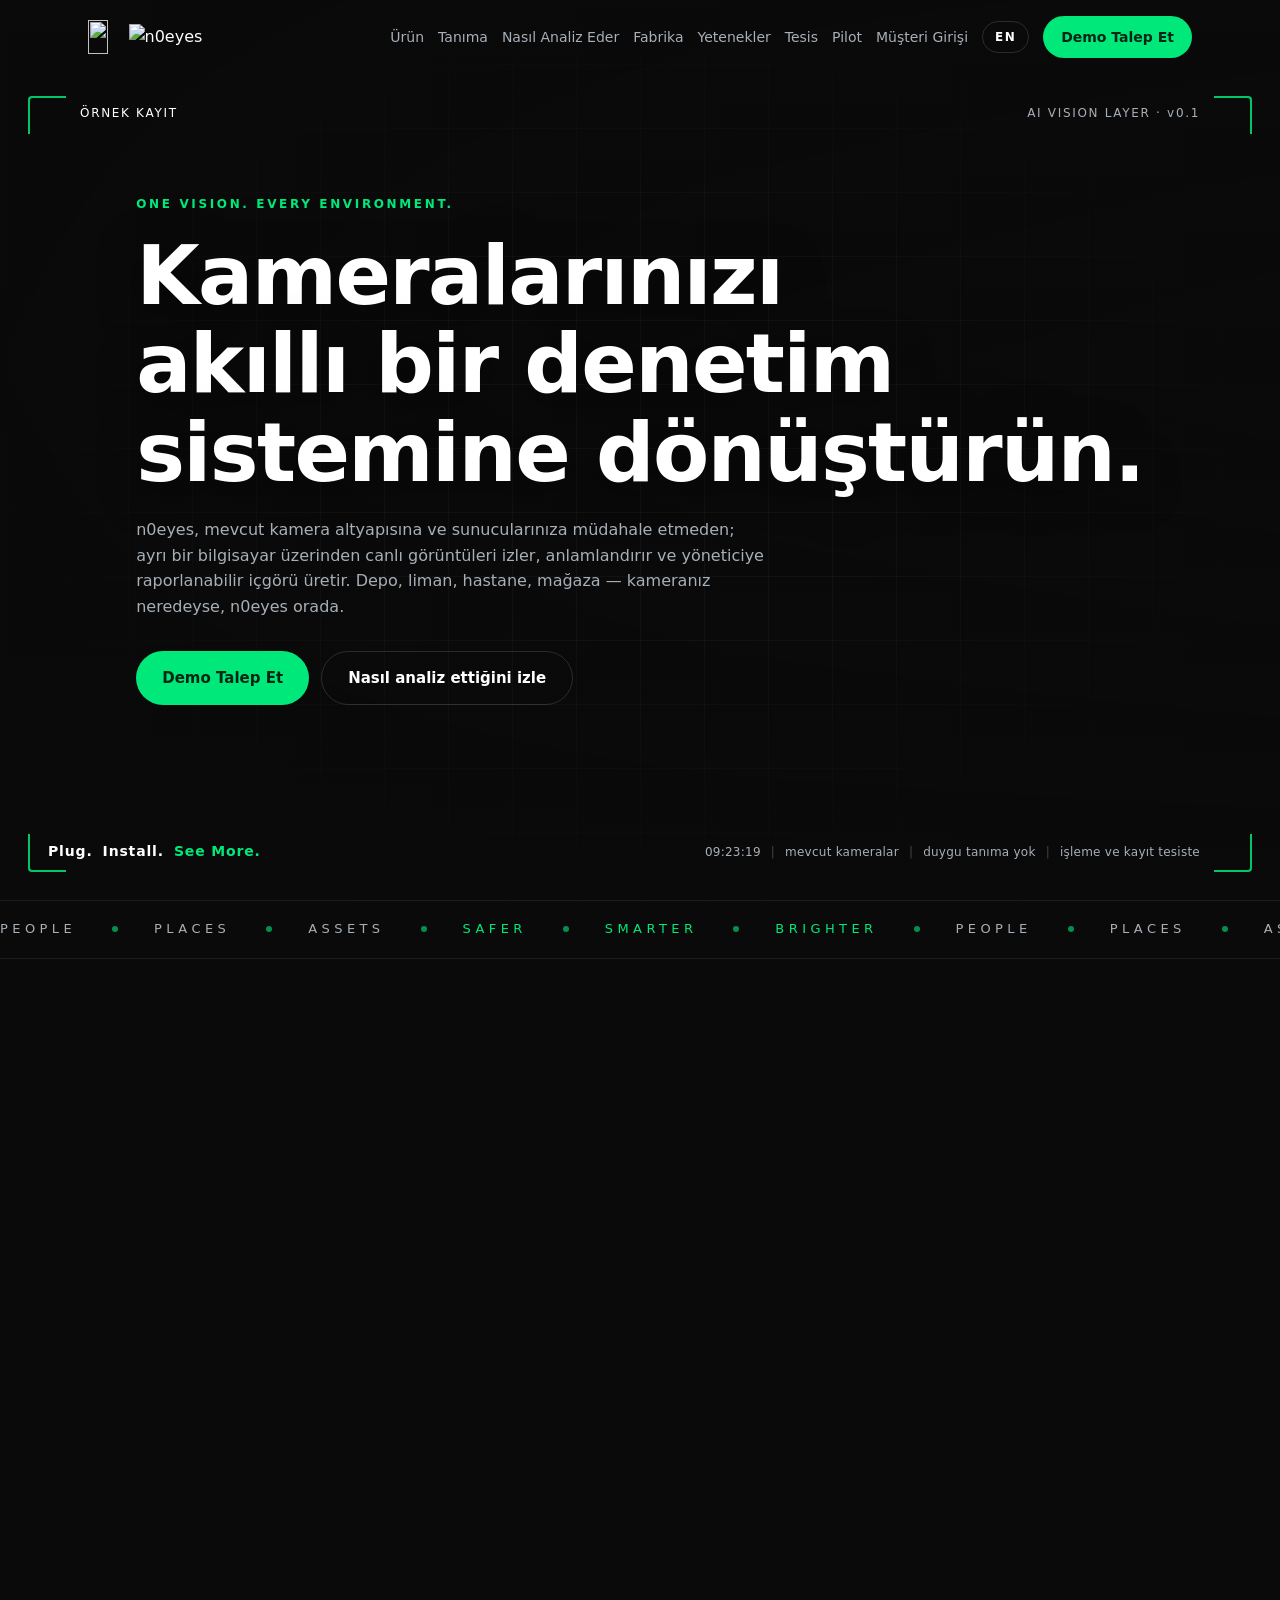
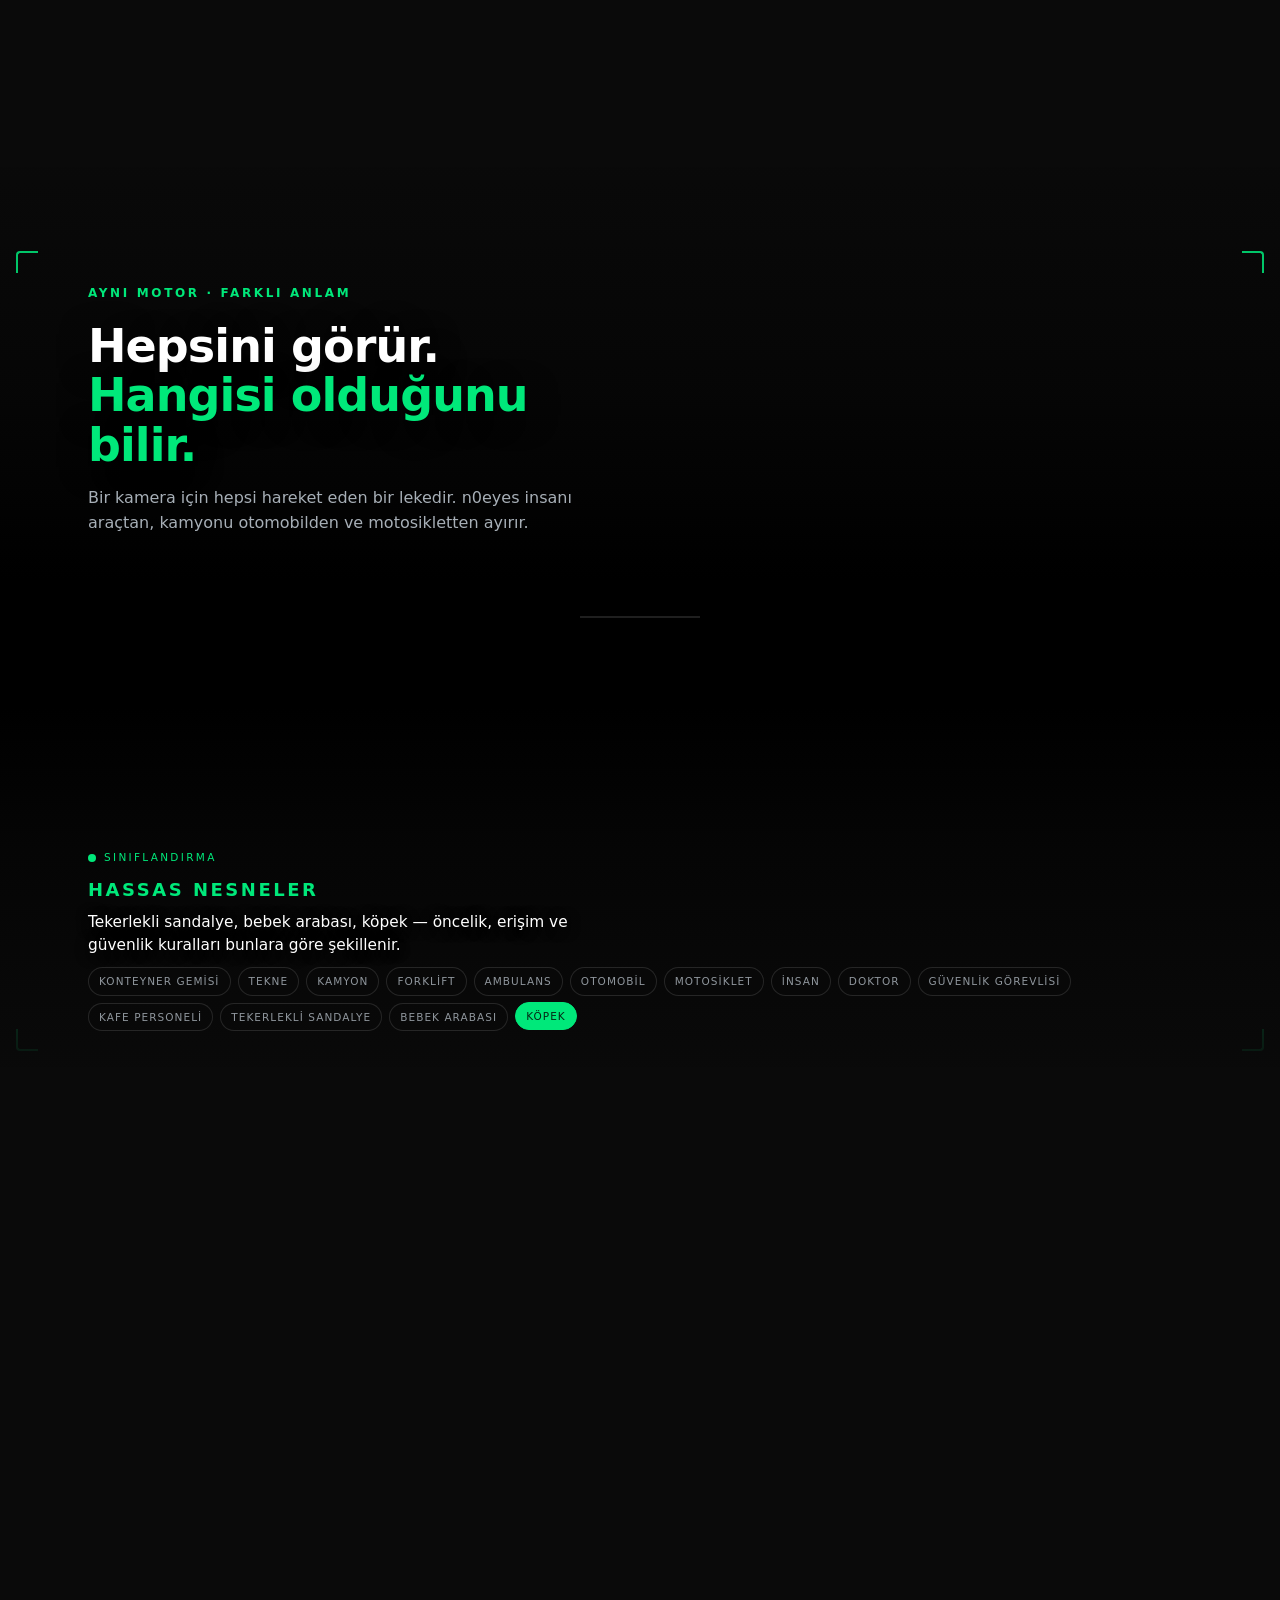
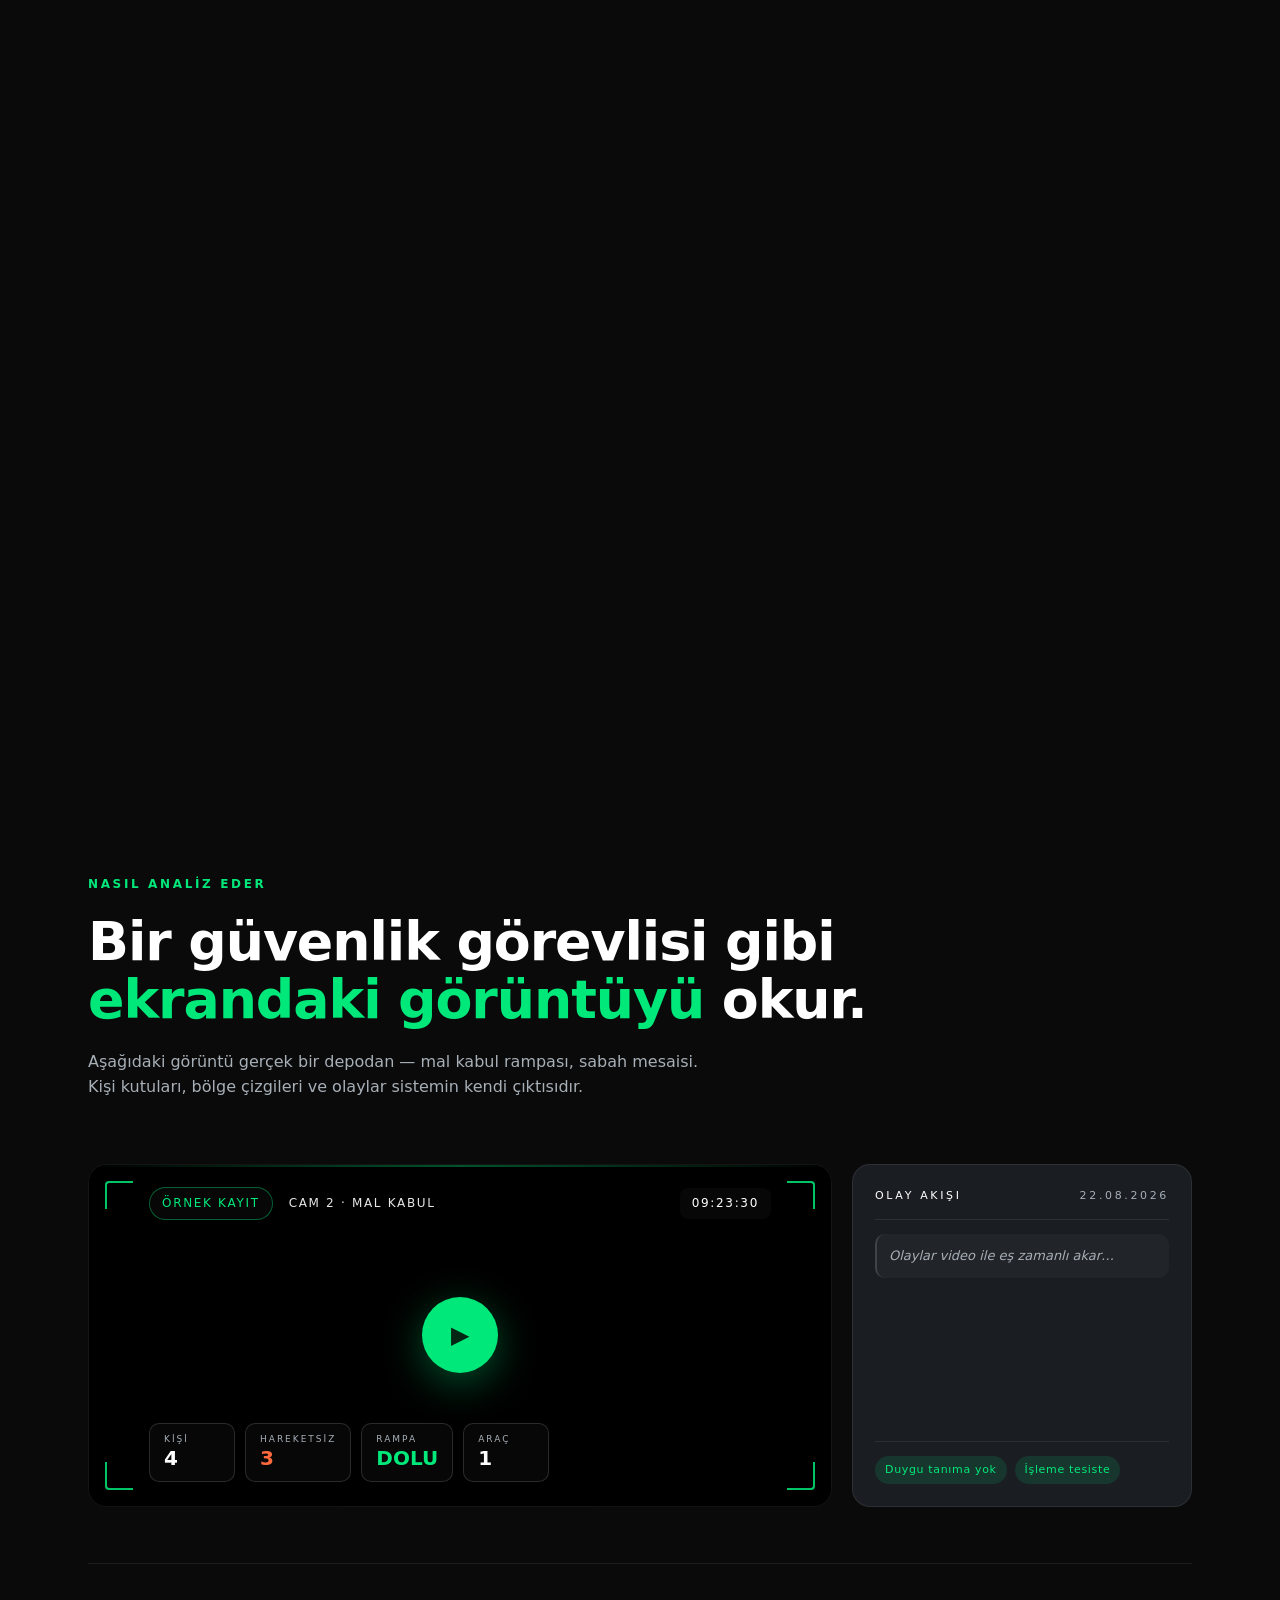
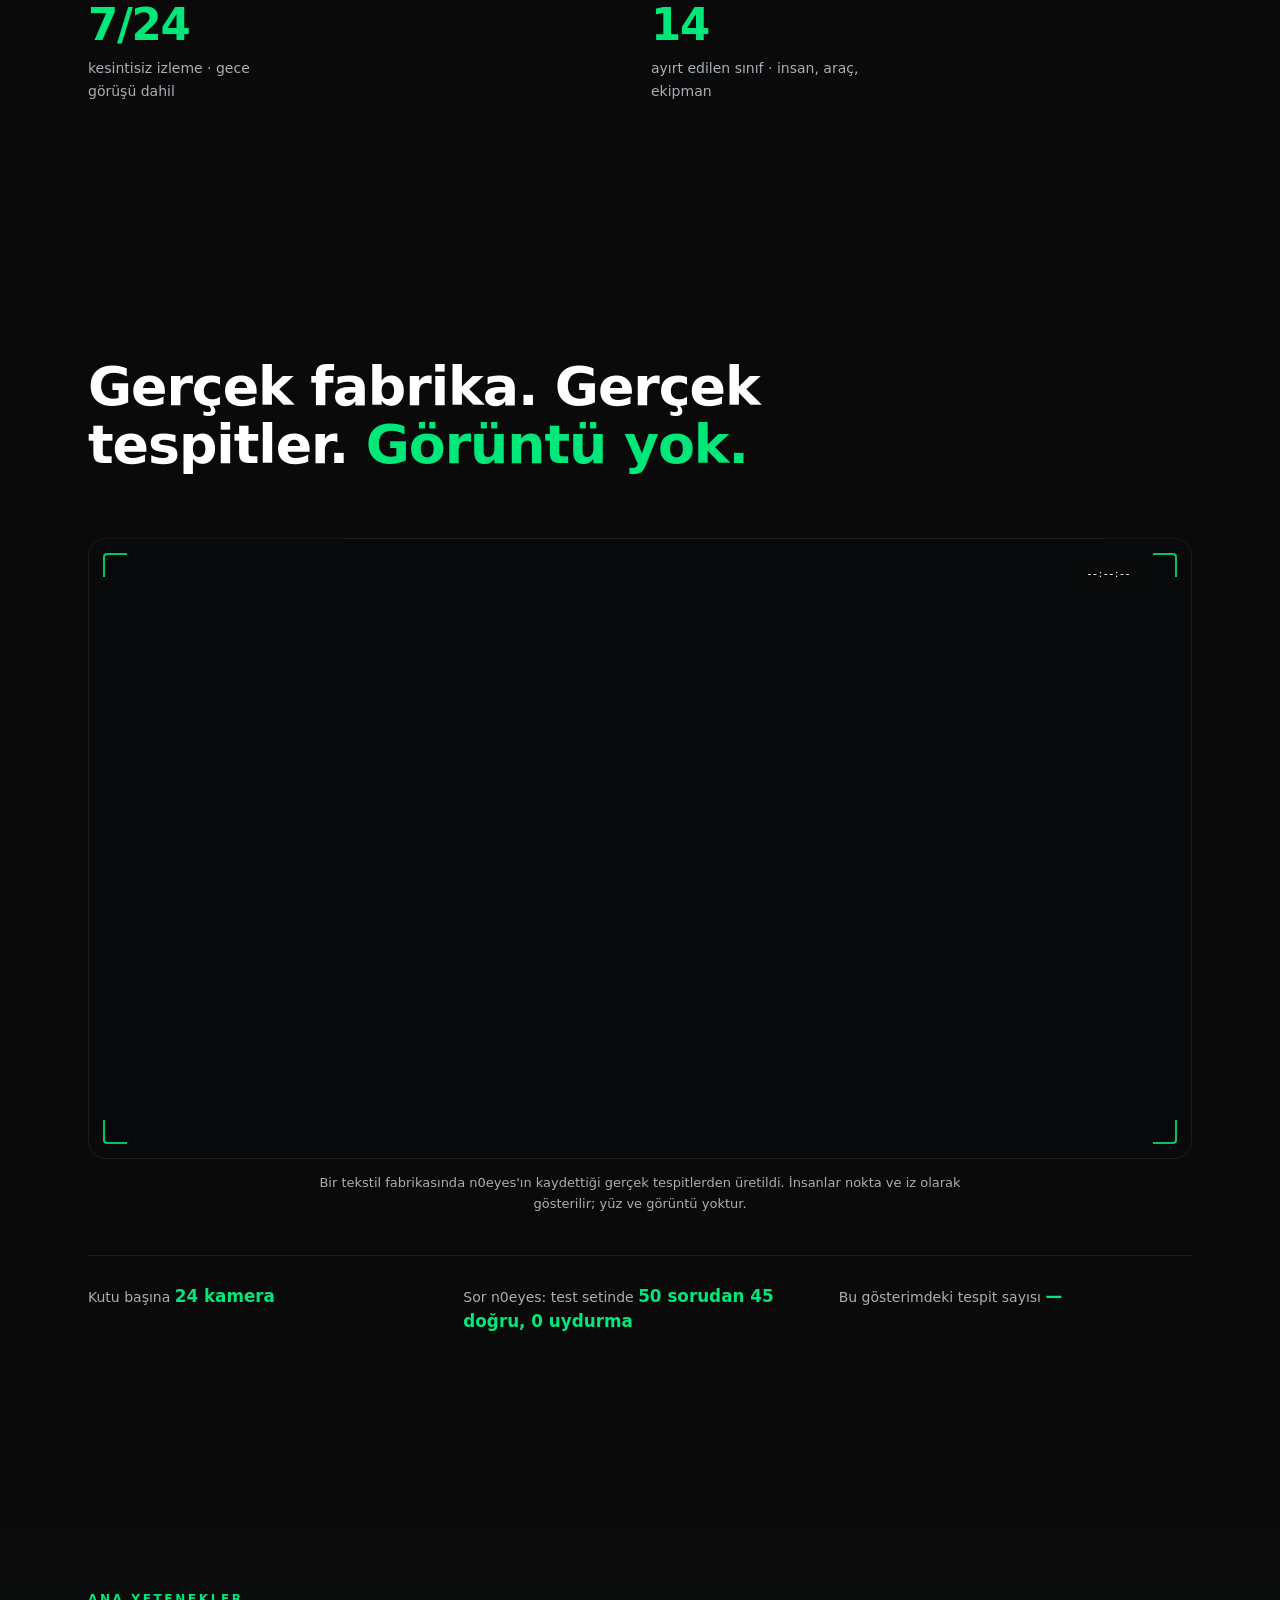
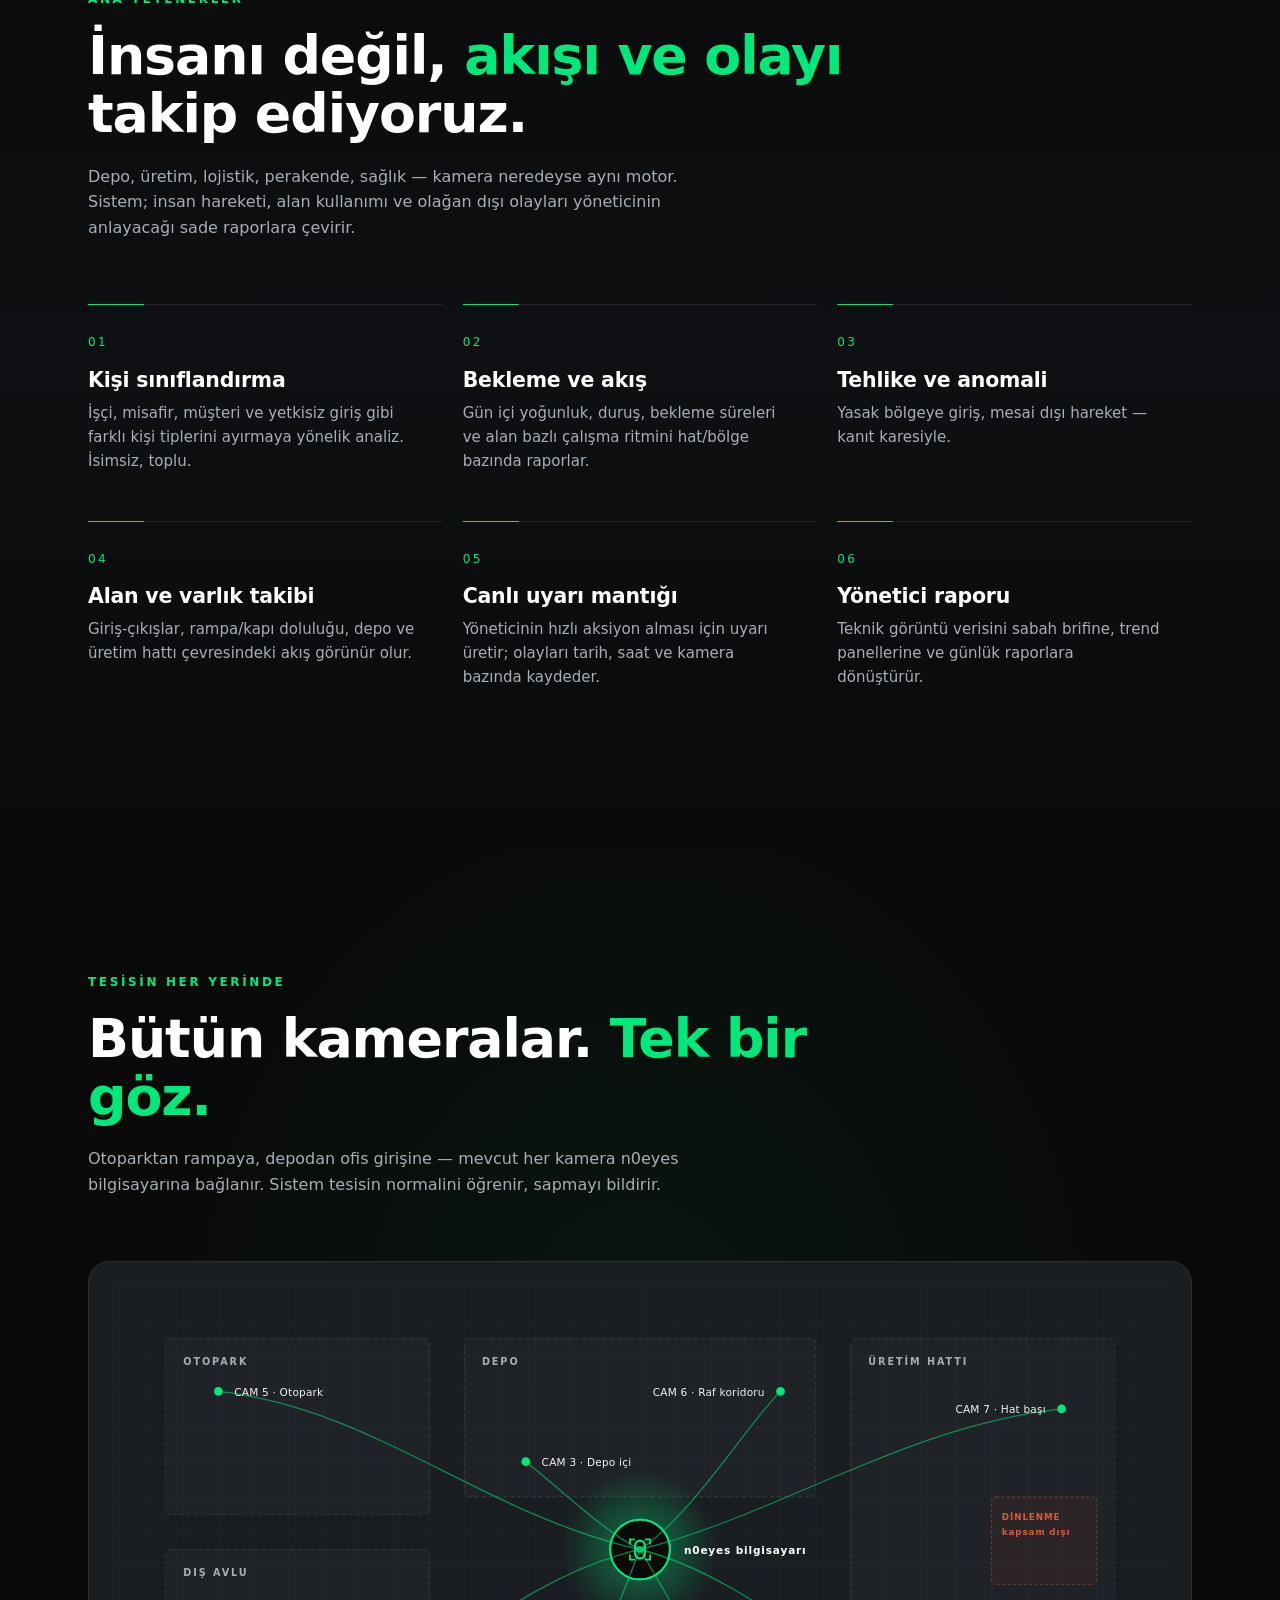
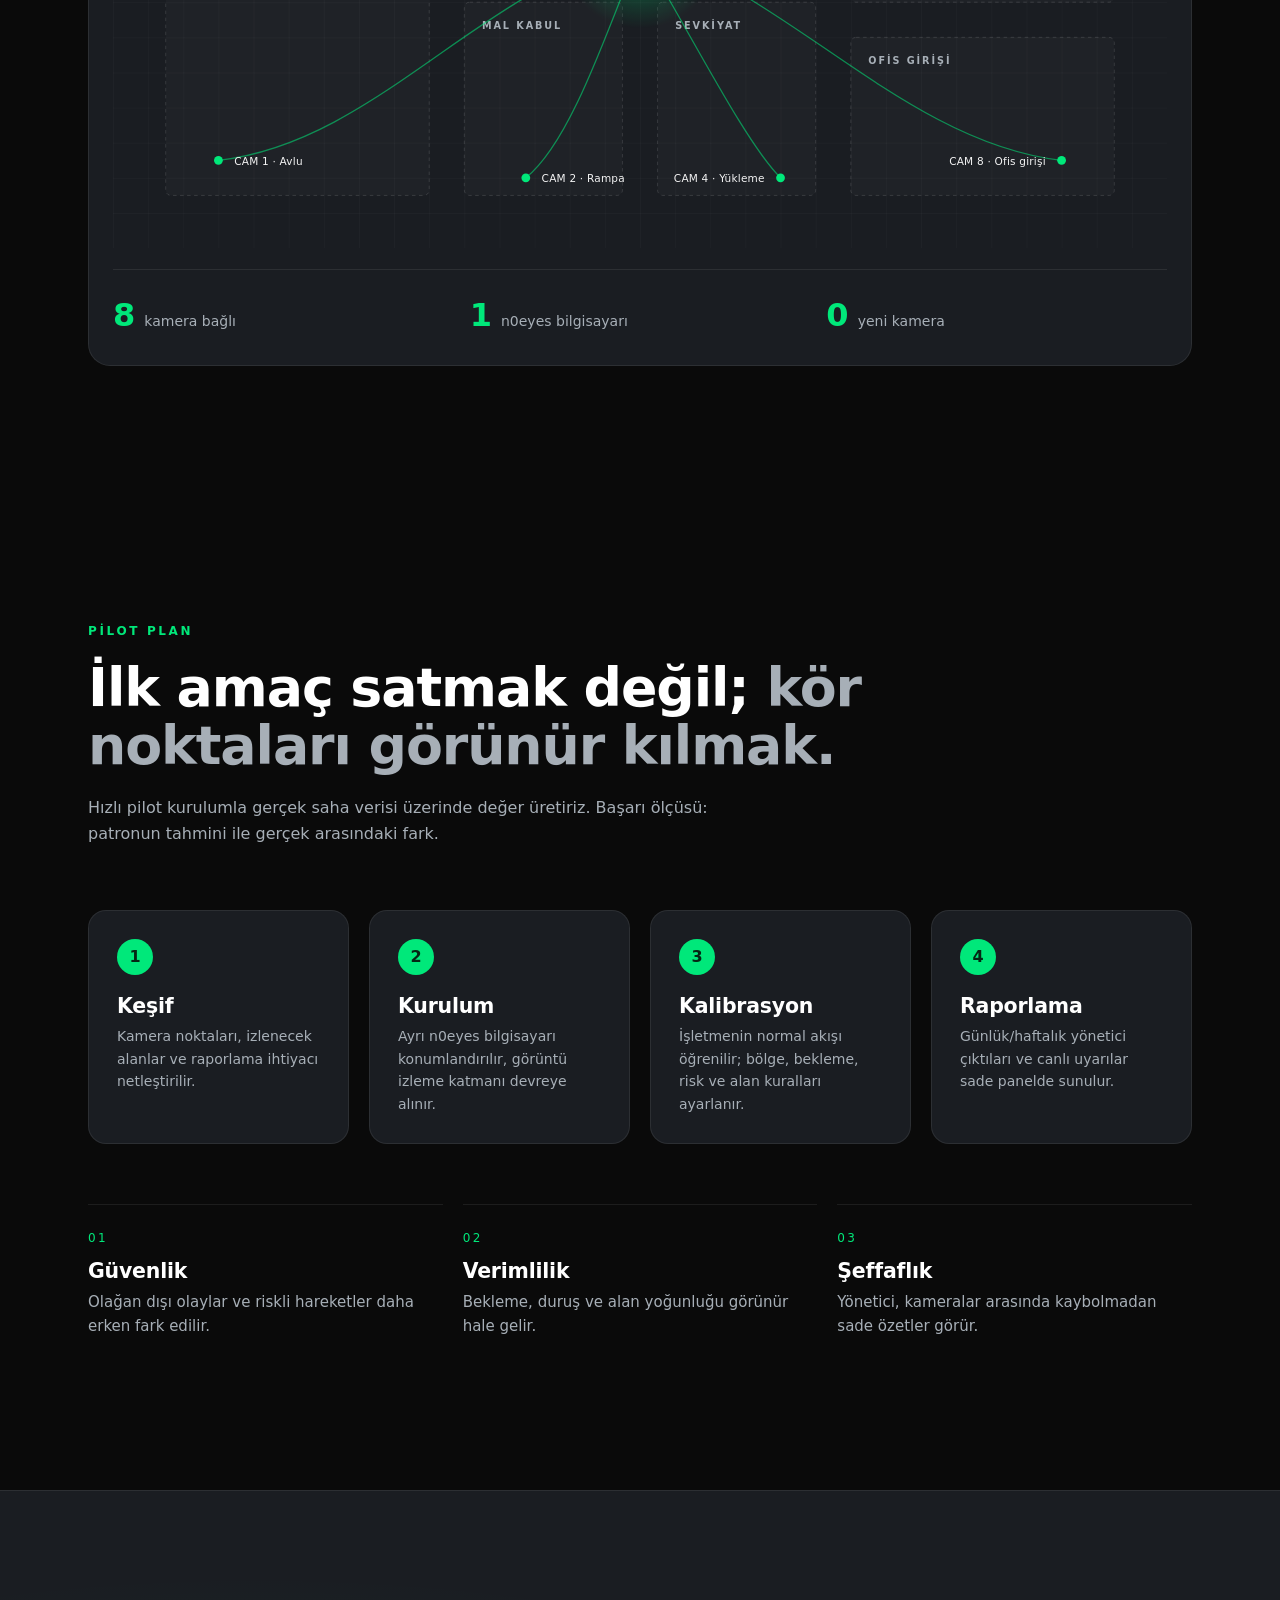
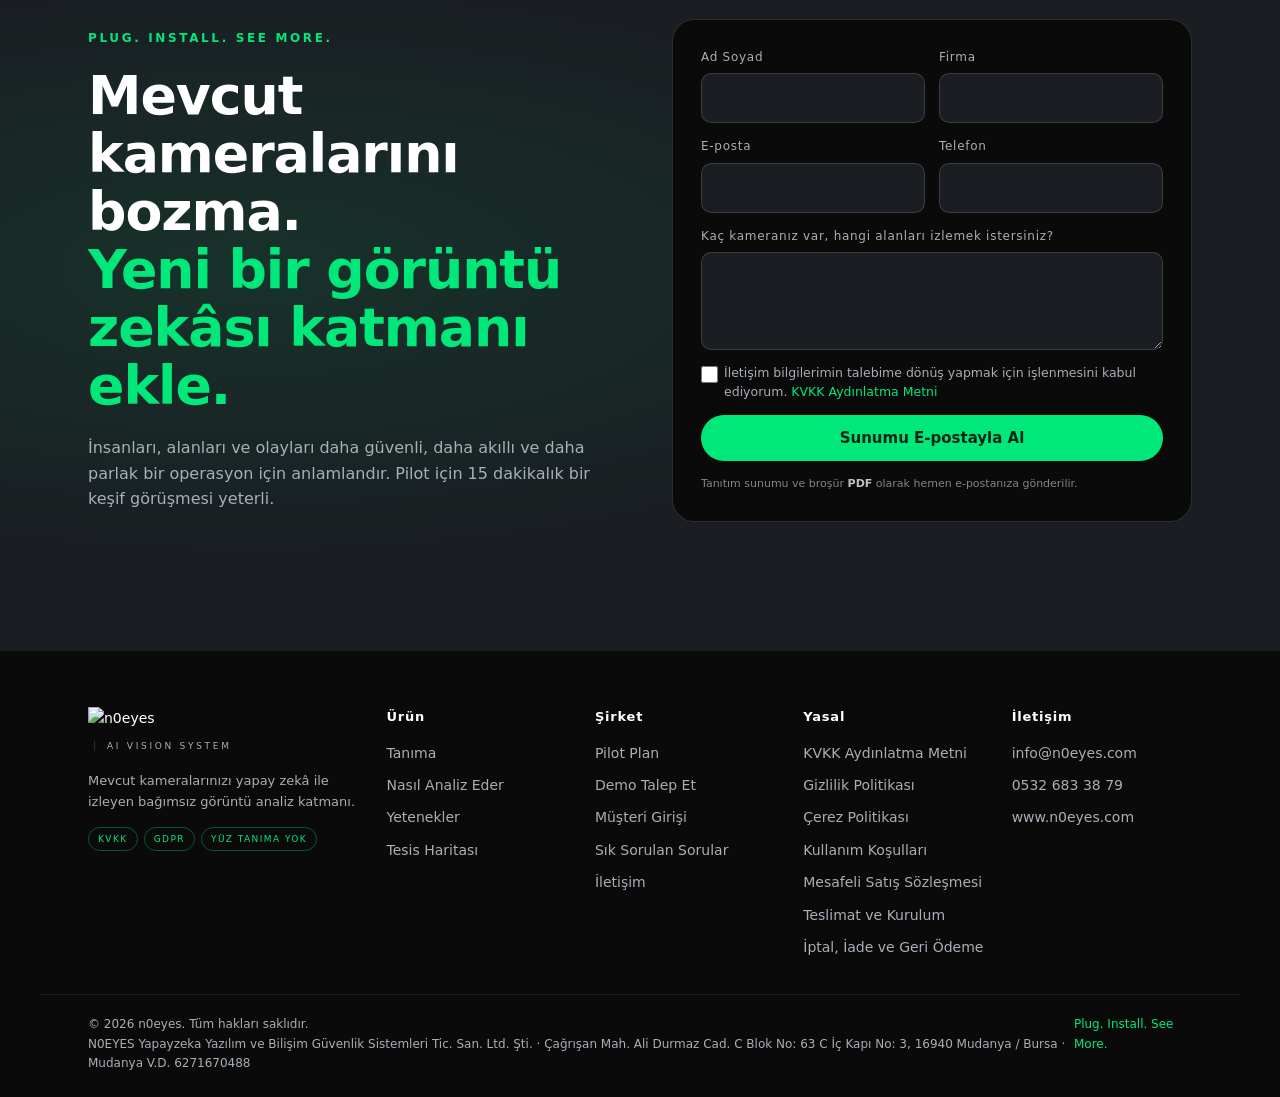
==== commit 5ba986bb: "PayTR canlı mod için eksik satış sayfaları; şirket bilgileri ve adres düzeltmesi (#39) PayTR mağazam" ====
--- a/index.html
+++ b/index.html
@@ -24,7 +24,7 @@
   <meta name="theme-color" content="#0A0A0A">
   <link rel="icon" href="assets/img/favicon.png" type="image/png">
   <link rel="stylesheet" href="css/fonts.css?v=20261008a">
-  <link rel="stylesheet" href="css/style.css?v=20261110a">
+  <link rel="stylesheet" href="css/style.css?v=20261114s">
 </head>
 <body>
 
@@ -171,7 +171,7 @@
     </div>
 
     <div class="container reco__foot">
-      <div class="reco__meta"><span class="reco__badge"><span class="dot"></span>SINIFLANDIRMA</span><span class="reco__count"><b id="recoCount">0</b> / 14 <span>SINIF</span></span></div>
+      <div class="reco__meta"><span class="reco__badge"><span class="dot"></span>SINIFLANDIRMA</span></div>
       <div class="reco__cap">
         <b id="recoTitle">DENİZ TAŞITLARI</b>
         <span id="recoText">Konteyner gemisi mi, tekne mi? Biri sevkiyattır, diğeri ziyaret.</span>
@@ -469,8 +469,8 @@
   </div>
 </footer>
 
-<script src="js/i18n.js?v=20261110a" defer></script>
-<script src="js/main.js?v=20261008e" defer></script>
+<script src="js/i18n.js?v=20261114s" defer></script>
+<script src="js/main.js?v=20261114s" defer></script>
 <script src="js/fabrika.js?v=20261008f" defer></script>
 <script src="js/form.js?v=20261110a" defer></script>
 <script src="js/cerez.js?v=20261008a" defer></script>
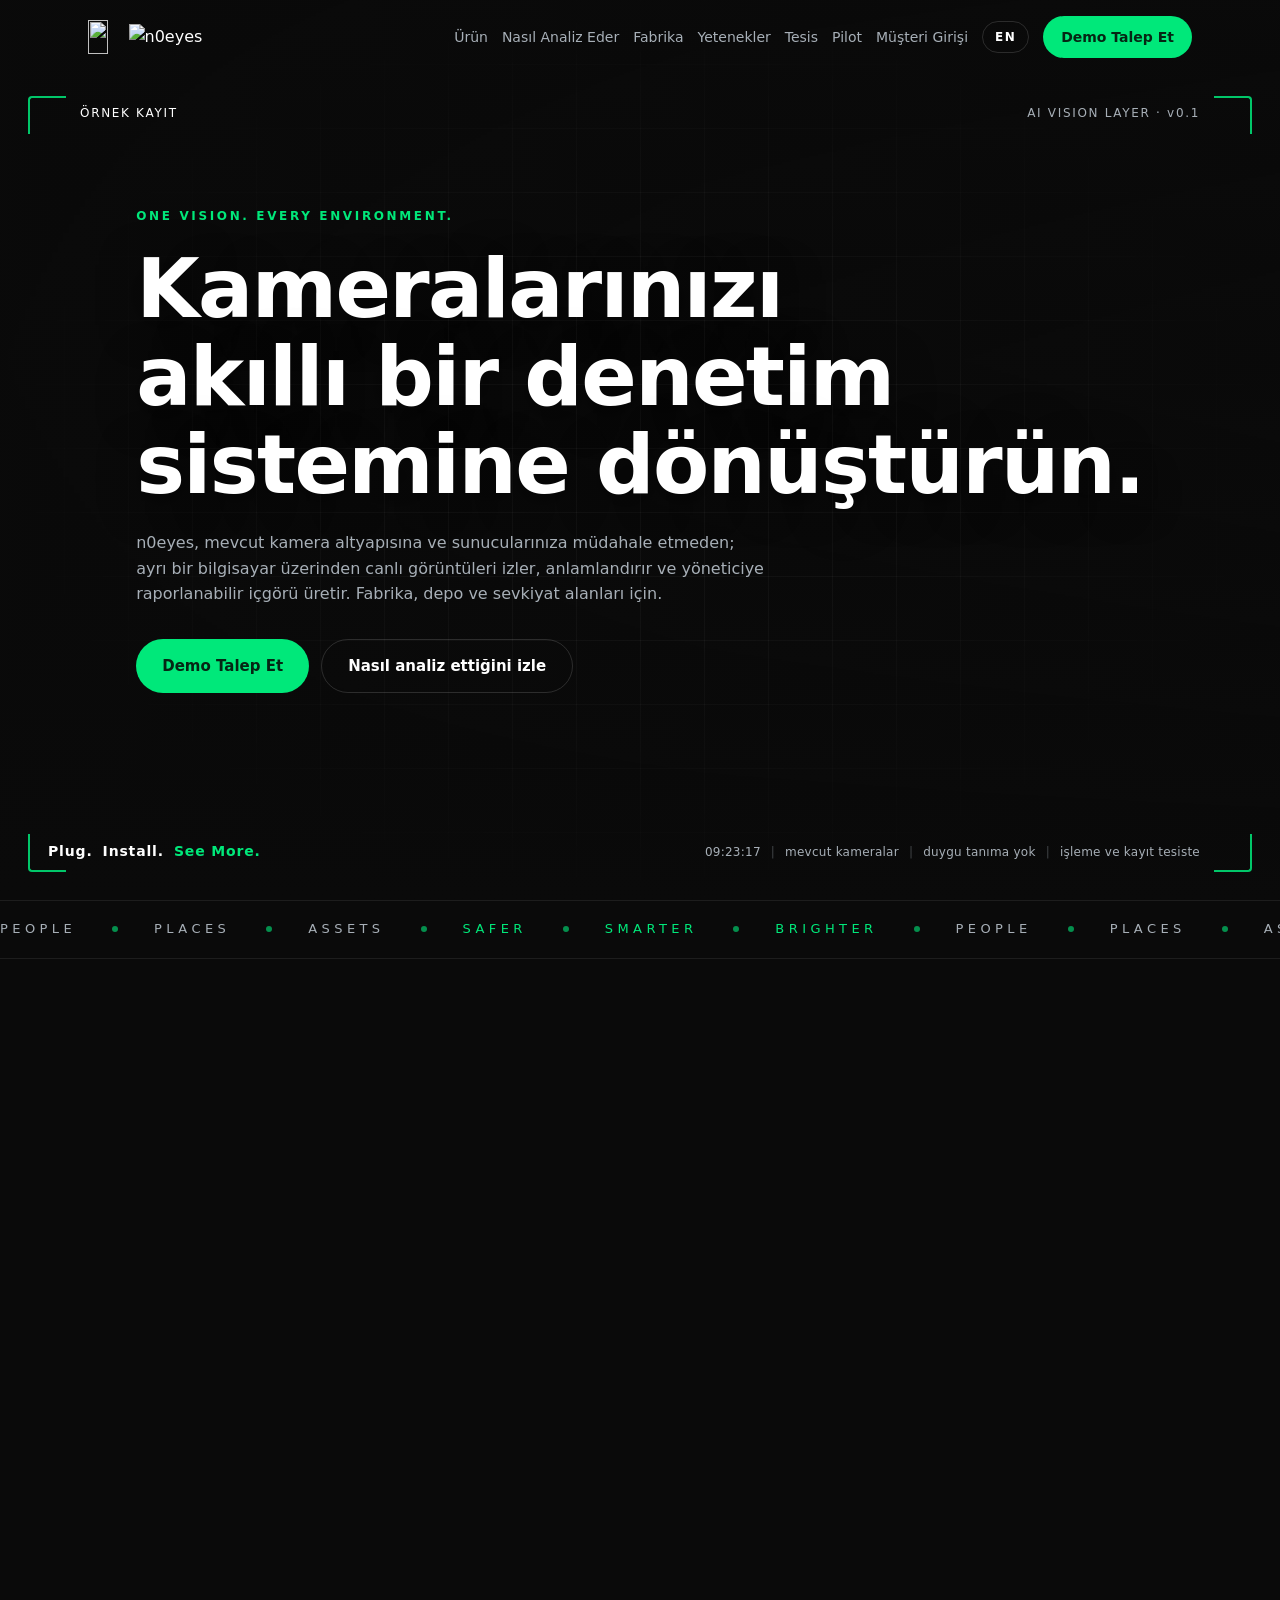
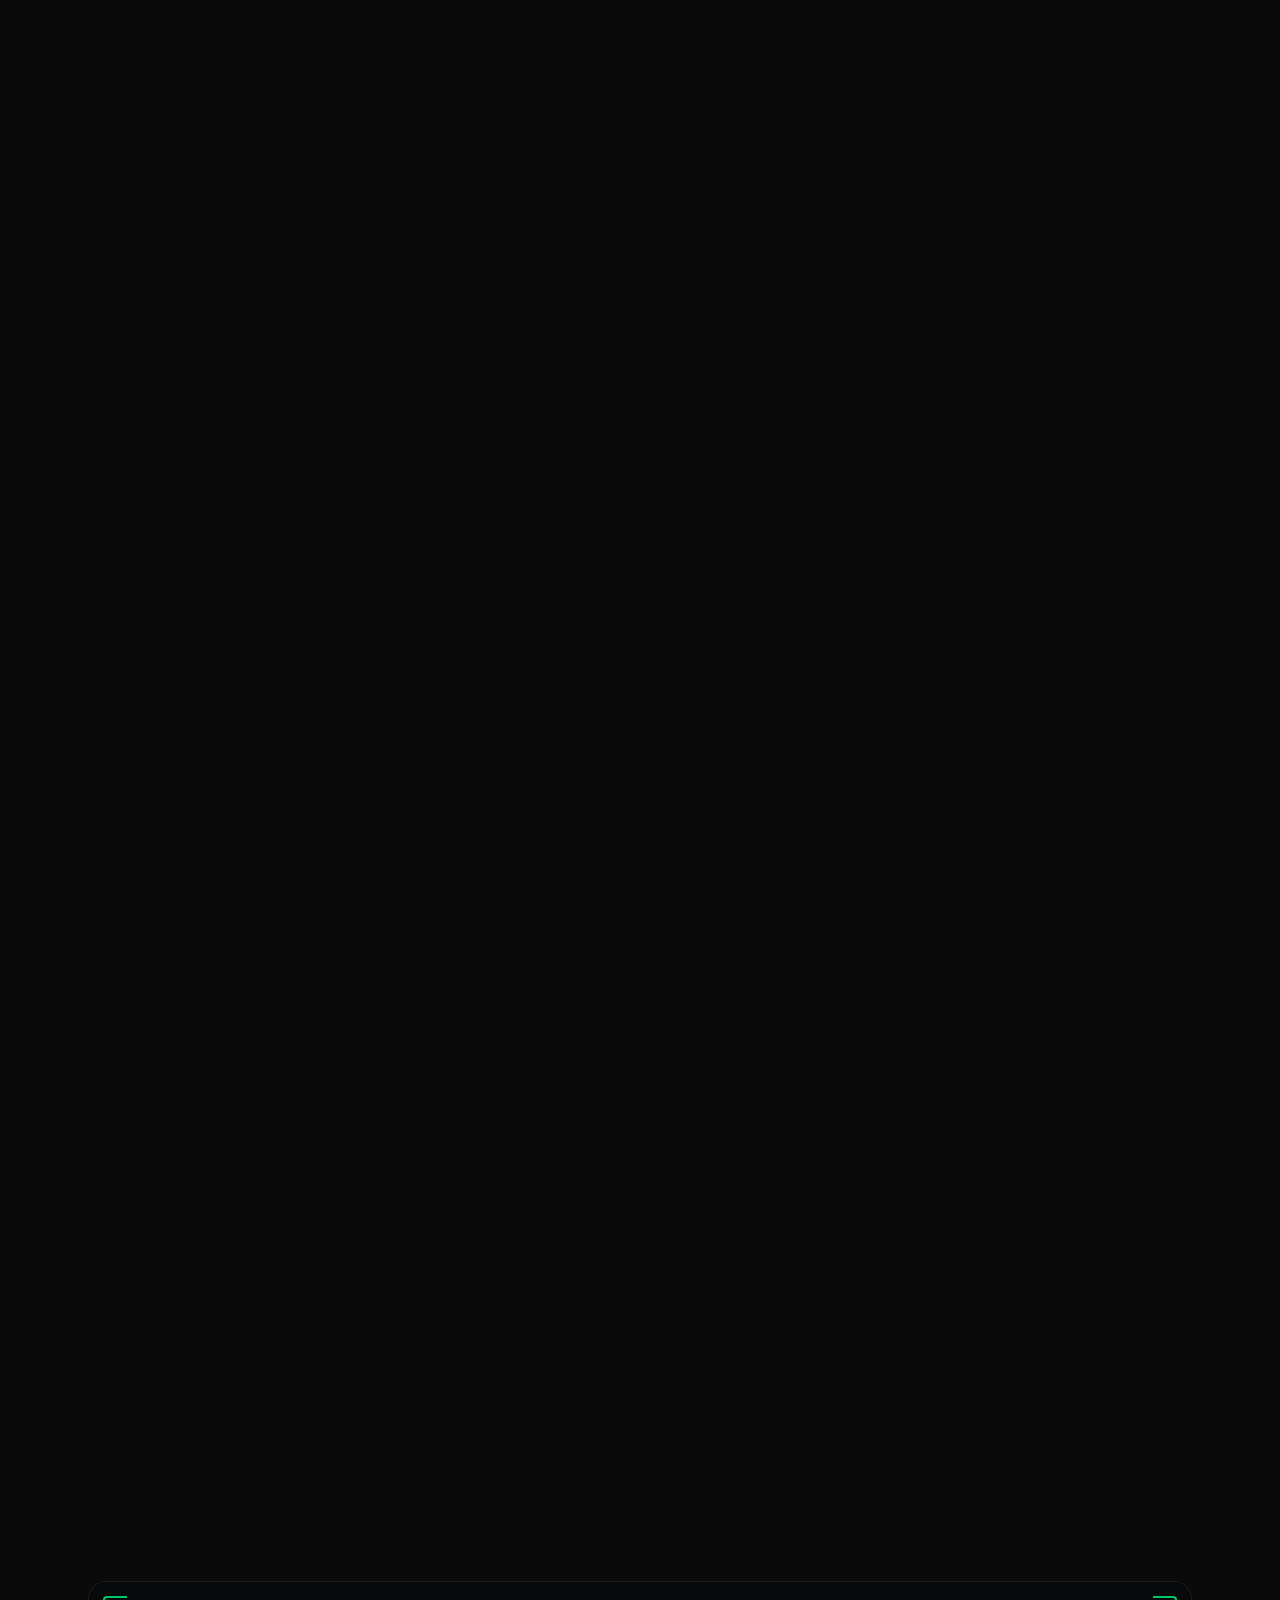
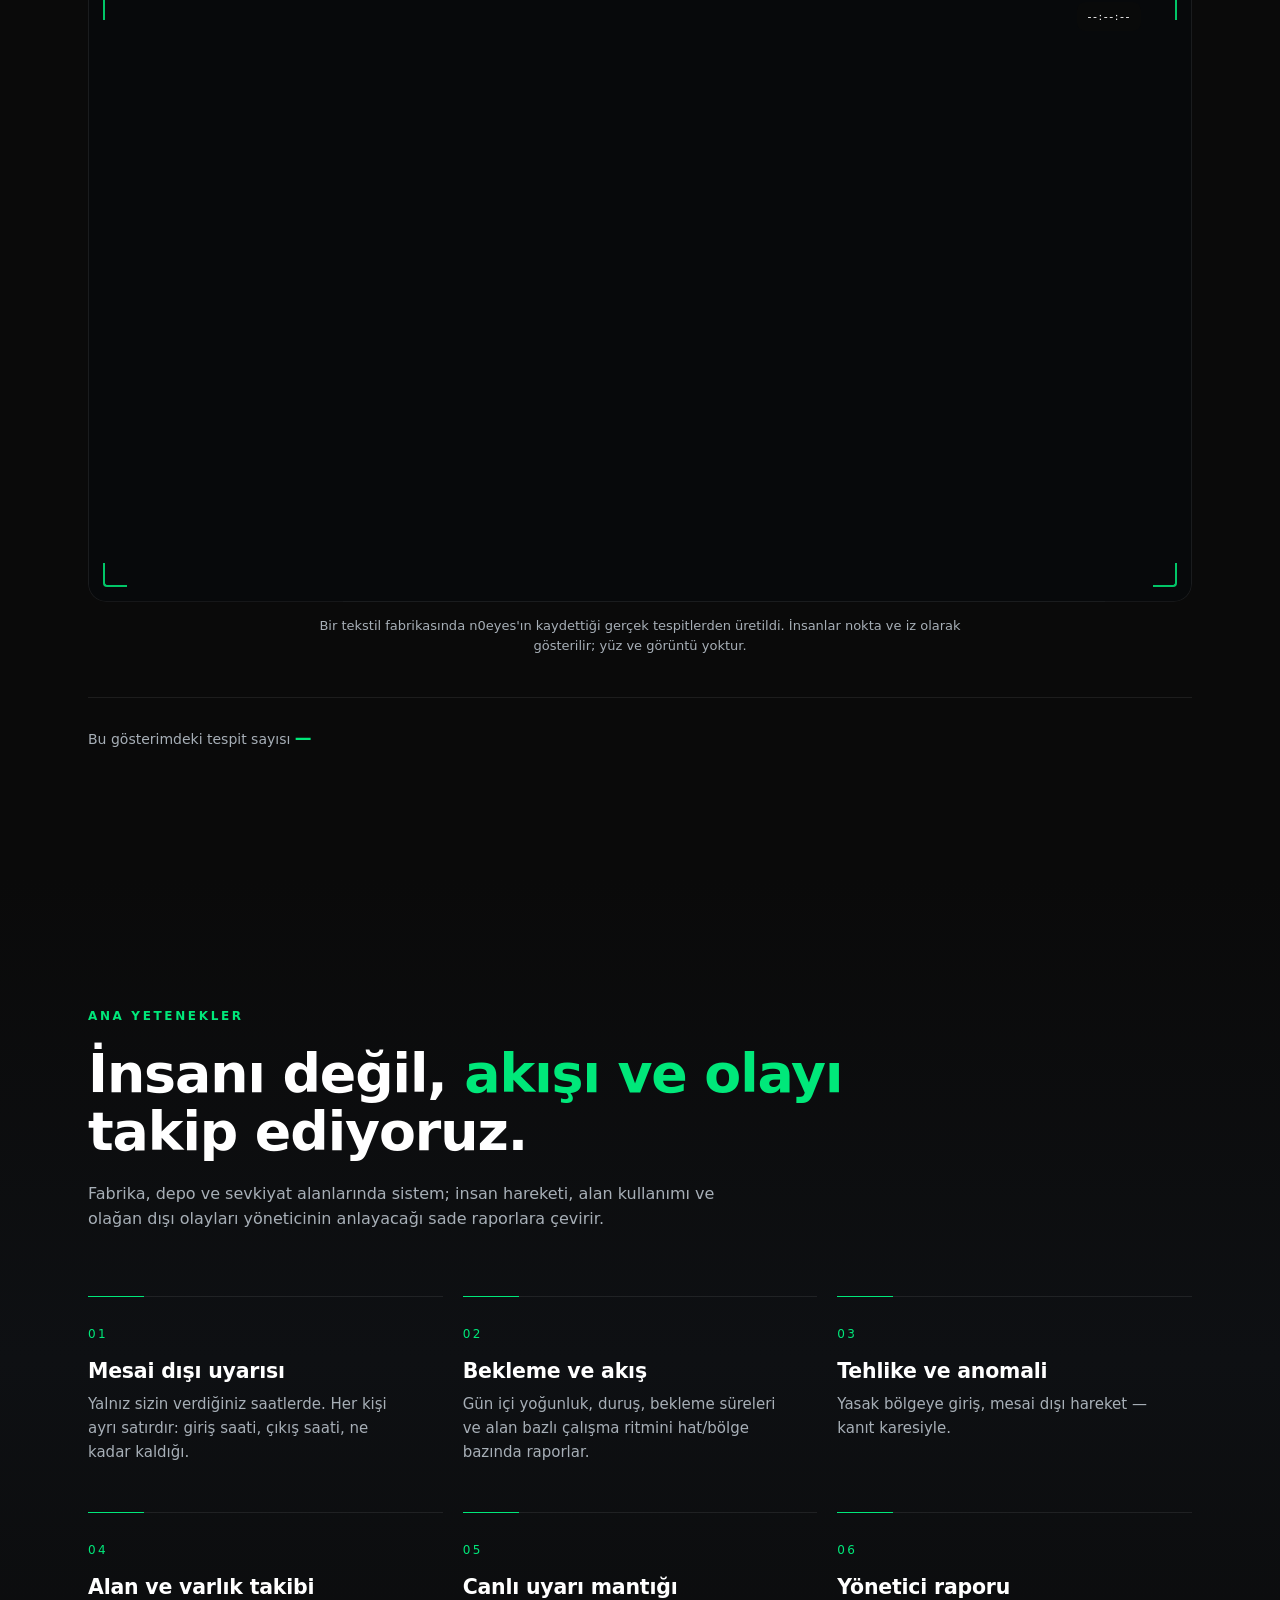
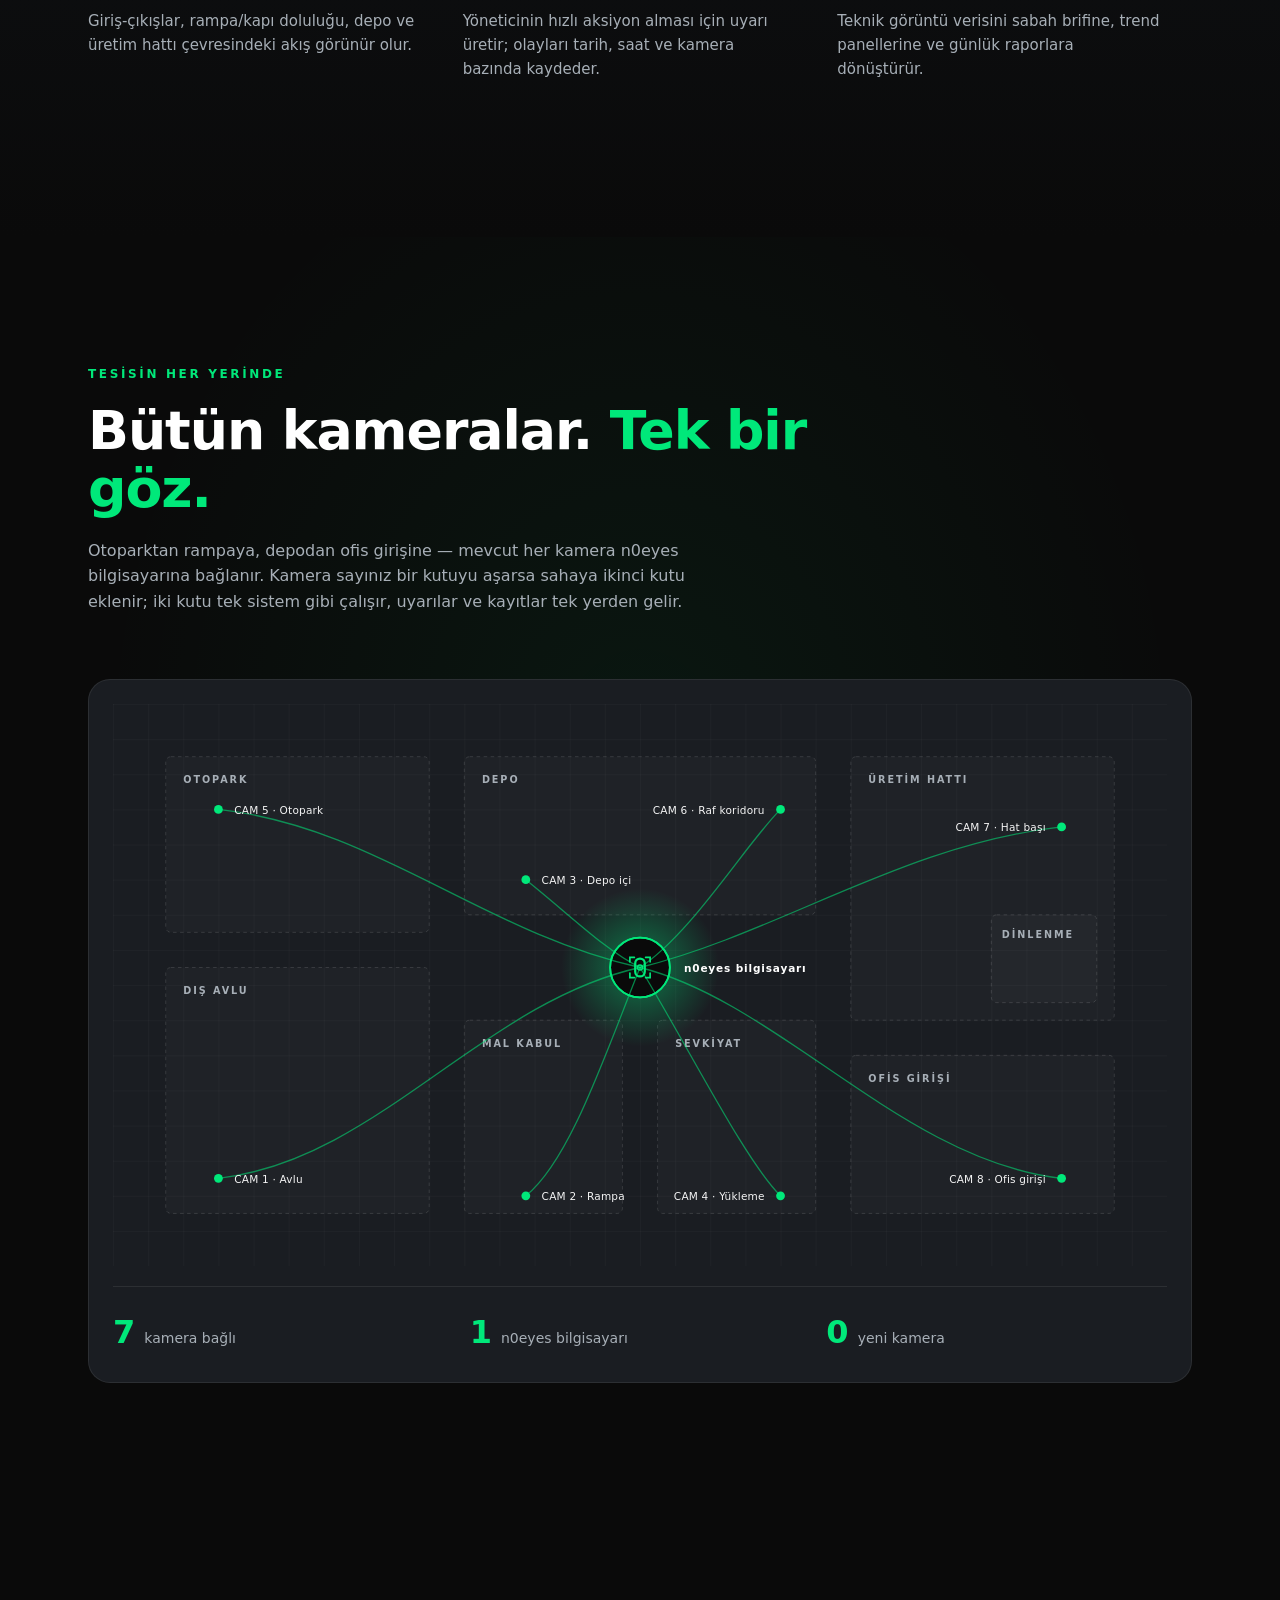
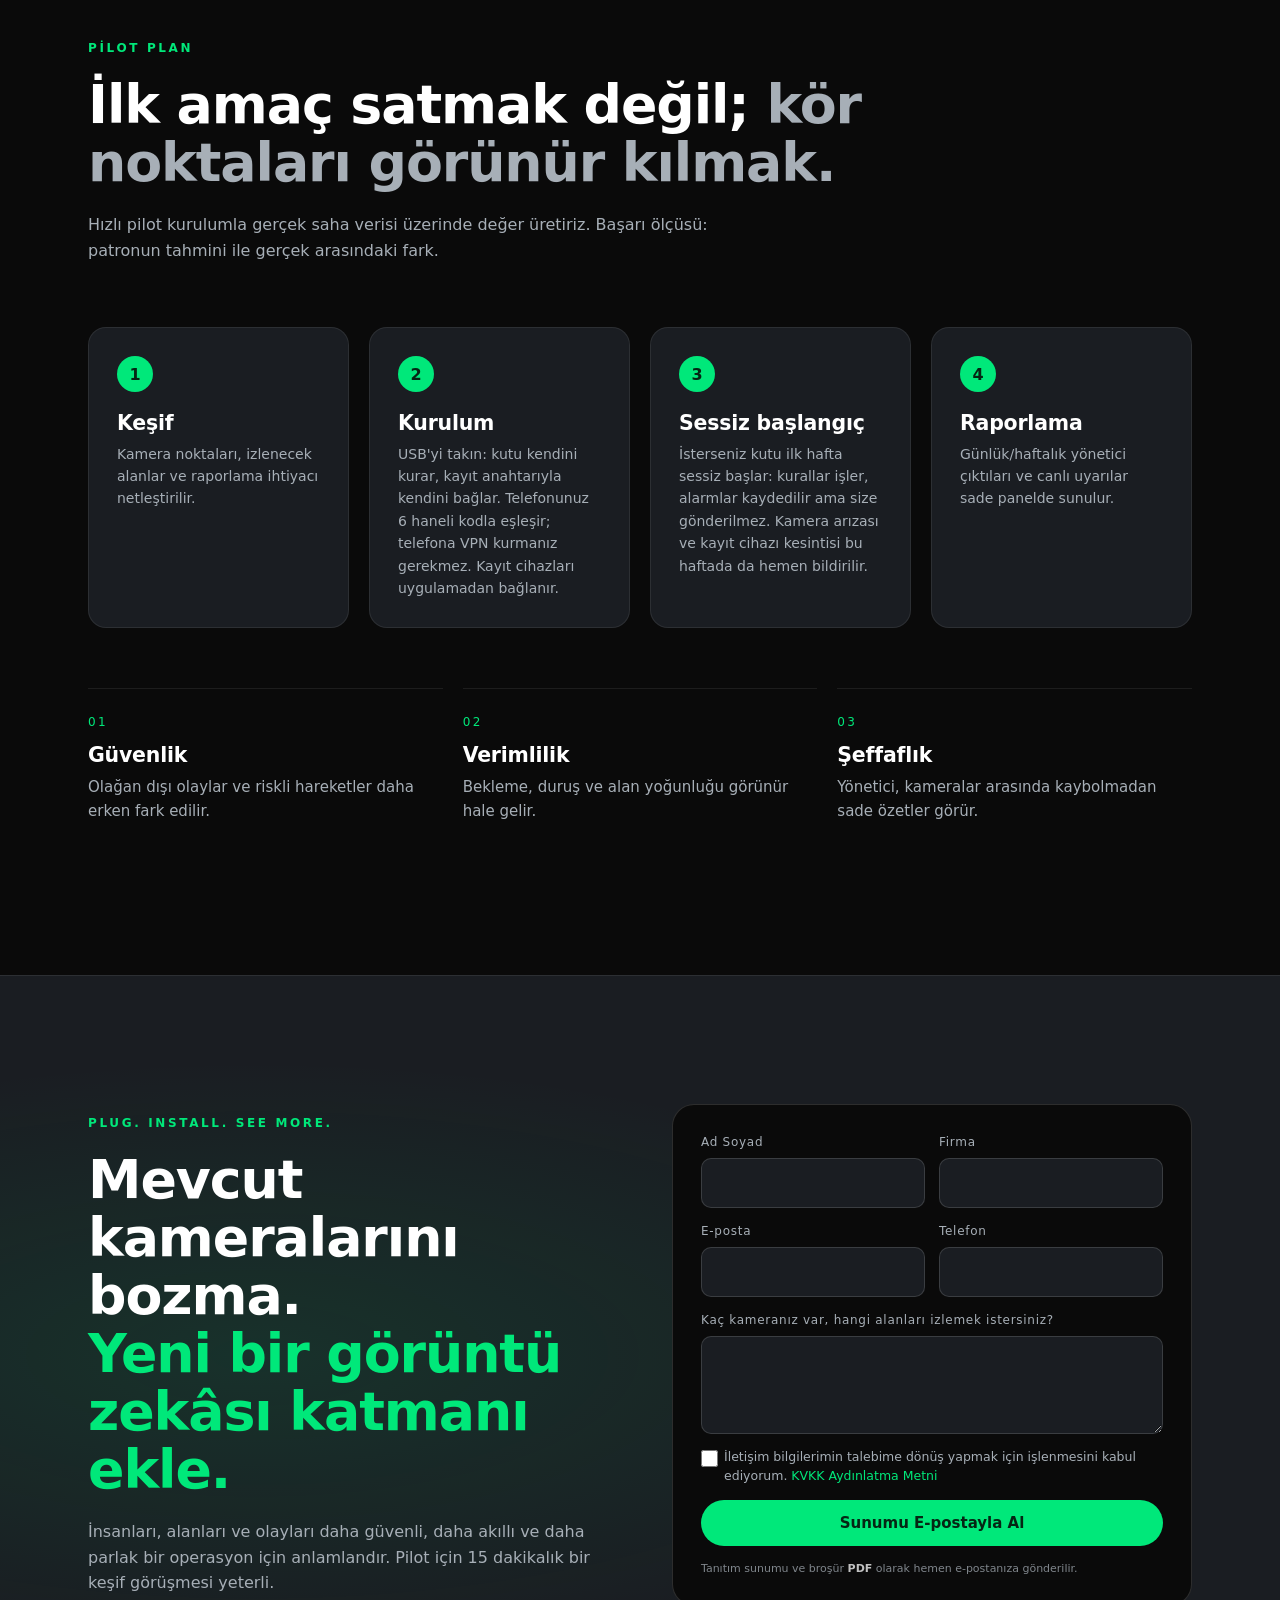
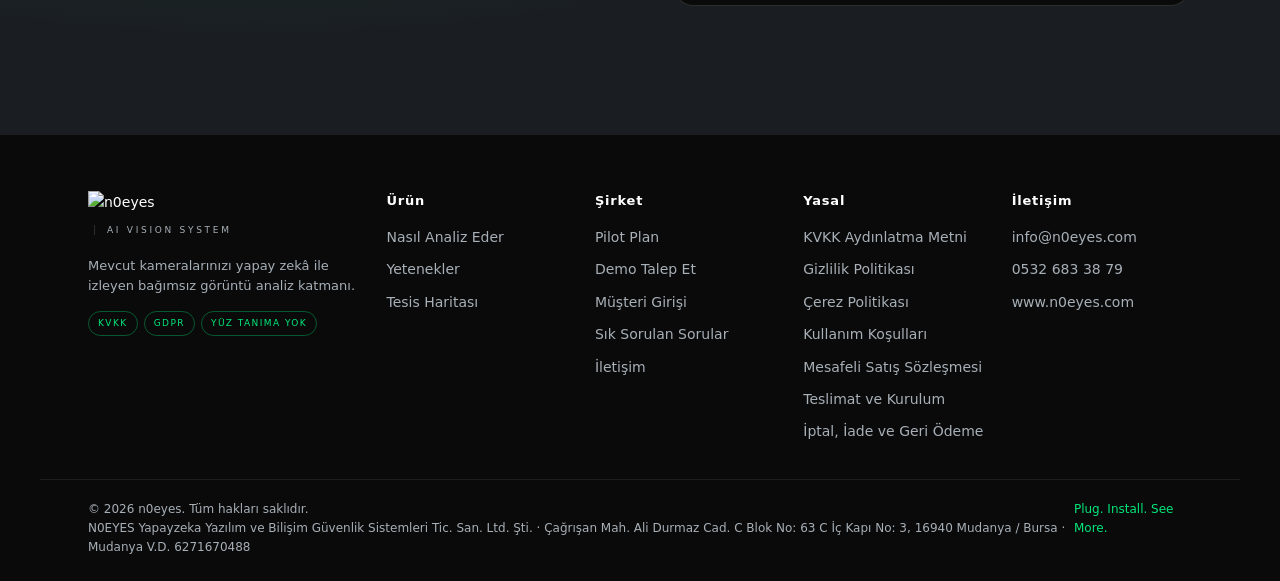
==== commit 55b0603b: "Satış metni: site yalnız bugün çalışan özellikler, K-59 / K-62 Ek 2 (n0eyes#192, #1247) — BİRLEŞTİRM" ====
--- a/index.html
+++ b/index.html
@@ -24,7 +24,7 @@
   <meta name="theme-color" content="#0A0A0A">
   <link rel="icon" href="assets/img/favicon.png" type="image/png">
   <link rel="stylesheet" href="css/fonts.css?v=20261008a">
-  <link rel="stylesheet" href="css/style.css?v=20261114s">
+  <link rel="stylesheet" href="css/style.css?v=20261114t">
 </head>
 <body>
 
@@ -76,7 +76,6 @@
     </a>
     <nav class="nav__links" id="navLinks">
       <a href="#urun">Ürün</a>
-      <a href="#tanima">Tanıma</a>
       <a href="#canli">Nasıl Analiz Eder</a>
       <a href="#fabrika">Fabrika</a>
       <a href="#yetenekler">Yetenekler</a>
@@ -105,7 +104,7 @@
   <div class="container hero__content">
     <p class="eyebrow">ONE VISION. EVERY ENVIRONMENT.</p>
     <h1>Kameralarınızı<br>akıllı bir denetim<br>sistemine dönüştürün.</h1>
-    <p class="lead">n0eyes, mevcut kamera altyapısına ve sunucularınıza müdahale etmeden; ayrı bir bilgisayar üzerinden canlı görüntüleri izler, anlamlandırır ve yöneticiye raporlanabilir içgörü üretir. Depo, liman, hastane, mağaza — kameranız neredeyse, n0eyes orada.</p>
+    <p class="lead">n0eyes, mevcut kamera altyapısına ve sunucularınıza müdahale etmeden; ayrı bir bilgisayar üzerinden canlı görüntüleri izler, anlamlandırır ve yöneticiye raporlanabilir içgörü üretir. Fabrika, depo ve sevkiyat alanları için.</p>
     <div class="hero__cta">
       <a href="https://portal.n0eyes.com/gorusme" class="btn">Demo Talep Et</a>
       <a href="#canli" class="btn btn--ghost">Nasıl analiz ettiğini izle</a>
@@ -152,35 +151,6 @@
 </section>
 
 <!-- ================= NASIL ÇALIŞIR ================= -->
-<!-- ================= TANIMA (VD-3: kaydırdıkça sağa akan sınıflandırma geçidi) ================= -->
-<section class="reco" id="tanima">
-  <div class="reco__sticky">
-    <div class="container reco__head">
-      <p class="eyebrow">AYNI MOTOR · FARKLI ANLAM</p>
-      <h2>Hepsini görür. <span class="g">Hangisi olduğunu bilir.</span></h2>
-      <p class="lead">Bir kamera için hepsi hareket eden bir lekedir. n0eyes insanı araçtan, kamyonu otomobilden ve motosikletten ayırır.</p>
-    </div>
-
-    <div class="reco__stage">
-      <!-- Kare dizisi: assets/frames-vd3/f_0001..f_0112(.webp|@2x.webp) (VD-3, 12 fps, 1600px / 2560px; HAMER kuyruğu kesildi, köpek yüz kutusu temizlendi) -->
-      <canvas class="reco__canvas" id="recoCanvas" data-frames="112" data-src="assets/frames-vd3/f_{i}.webp" data-src2x="assets/frames-vd3/f_{i}@2x.webp"></canvas>
-      <div class="reco__hud" aria-hidden="true">
-        <i class="hud__c hud__c--tl"></i><i class="hud__c hud__c--tr"></i><i class="hud__c hud__c--bl"></i><i class="hud__c hud__c--br"></i>
-      </div>
-      <div class="reco__loader" id="recoLoader"><i></i></div>
-    </div>
-
-    <div class="container reco__foot">
-      <div class="reco__meta"><span class="reco__badge"><span class="dot"></span>SINIFLANDIRMA</span></div>
-      <div class="reco__cap">
-        <b id="recoTitle">DENİZ TAŞITLARI</b>
-        <span id="recoText">Konteyner gemisi mi, tekne mi? Biri sevkiyattır, diğeri ziyaret.</span>
-      </div>
-      <div class="reco__track" id="recoTrack" aria-hidden="true"></div>
-    </div>
-  </div>
-</section>
-
 <!-- ================= CANLI ANALİZ (gerçek görüntü + HUD) ================= -->
 <section class="section" id="canli">
   <div class="container">
@@ -227,8 +197,8 @@
     </div>
 
     <div class="stats reveal">
-      <div class="stat"><b data-sabit="7/24">7/24</b><span>kesintisiz izleme · gece görüşü dahil</span></div>
-      <div class="stat"><b data-count="14">0</b><span>ayırt edilen sınıf · insan, araç, ekipman</span></div>
+      <div class="stat"><b data-sabit="60 sn">60 sn</b><span>kutu her kamerayı dakikada bir yoklar · kamera arızası bildirilir</span></div>
+      <div class="stat"><b data-count="3">0</b><span>ayırt edilen sınıf · insan, araç, forklift</span></div>
     </div>
   </div>
 </section>
@@ -251,8 +221,6 @@
       <figcaption class="fab__alt">Bir tekstil fabrikasında n0eyes'ın kaydettiği gerçek tespitlerden üretildi. İnsanlar nokta ve iz olarak gösterilir; yüz ve görüntü yoktur.</figcaption>
     </figure>
     <div class="fab-serit reveal">
-      <p><span>Kutu başına <b>24 kamera</b></span></p><!-- kaynak: K-69 -->
-      <p><span>Sor n0eyes: test setinde <b>50 sorudan 45 doğru, 0 uydurma</b></span></p><!-- kaynak: OLCUMLER §102 -->
       <p><span>Bu gösterimdeki tespit sayısı</span> <b id="fabTespit">—</b></p><!-- kaynak: assets/data JSON -->
     </div>
   </div>
@@ -264,10 +232,10 @@
     <div class="section__head reveal">
       <p class="eyebrow">ANA YETENEKLER</p>
       <h2>İnsanı değil, <span class="g">akışı ve olayı</span> takip ediyoruz.</h2>
-      <p class="lead">Depo, üretim, lojistik, perakende, sağlık — kamera neredeyse aynı motor. Sistem; insan hareketi, alan kullanımı ve olağan dışı olayları yöneticinin anlayacağı sade raporlara çevirir.</p>
+      <p class="lead">Fabrika, depo ve sevkiyat alanlarında sistem; insan hareketi, alan kullanımı ve olağan dışı olayları yöneticinin anlayacağı sade raporlara çevirir.</p>
     </div>
     <div class="grid grid--3 features">
-      <article class="feature reveal"><span class="feature__n">01</span><h3>Kişi sınıflandırma</h3><p>İşçi, misafir, müşteri ve yetkisiz giriş gibi farklı kişi tiplerini ayırmaya yönelik analiz. İsimsiz, toplu.</p></article>
+      <article class="feature reveal"><span class="feature__n">01</span><h3>Mesai dışı uyarısı</h3><p>Yalnız sizin verdiğiniz saatlerde. Her kişi ayrı satırdır: giriş saati, çıkış saati, ne kadar kaldığı.</p></article>
       <article class="feature reveal" style="--d:.05s"><span class="feature__n">02</span><h3>Bekleme ve akış</h3><p>Gün içi yoğunluk, duruş, bekleme süreleri ve alan bazlı çalışma ritmini hat/bölge bazında raporlar.</p></article>
       <article class="feature reveal" style="--d:.1s"><span class="feature__n">03</span><h3>Tehlike ve anomali</h3><p>Yasak bölgeye giriş, mesai dışı hareket — kanıt karesiyle.</p></article>
       <article class="feature reveal" style="--d:.15s"><span class="feature__n">04</span><h3>Alan ve varlık takibi</h3><p>Giriş-çıkışlar, rampa/kapı doluluğu, depo ve üretim hattı çevresindeki akış görünür olur.</p></article>
@@ -283,7 +251,7 @@
     <div class="section__head reveal">
       <p class="eyebrow">TESİSİN HER YERİNDE</p>
       <h2>Bütün kameralar. <span class="g">Tek bir göz.</span></h2>
-      <p class="lead">Otoparktan rampaya, depodan ofis girişine — mevcut her kamera n0eyes bilgisayarına bağlanır. Sistem tesisin normalini öğrenir, sapmayı bildirir.</p>
+      <p class="lead">Otoparktan rampaya, depodan ofis girişine — mevcut her kamera n0eyes bilgisayarına bağlanır. Kamera sayınız bir kutuyu aşarsa sahaya ikinci kutu eklenir; iki kutu tek sistem gibi çalışır, uyarılar ve kayıtlar tek yerden gelir.</p>
     </div>
 
     <div class="map reveal" id="map">
@@ -305,8 +273,8 @@
           <rect x="620" y="360" width="180" height="220" rx="6"/><text x="640" y="390">SEVKİYAT</text>
           <rect x="840" y="60"  width="300" height="300" rx="6"/><text x="860" y="90">ÜRETİM HATTI</text>
           <rect x="840" y="400" width="300" height="180" rx="6"/><text x="860" y="430">OFİS GİRİŞİ</text>
-          <!-- hariç tutulan alan -->
-          <g class="map__excluded"><rect x="1000" y="240" width="120" height="100" rx="6"/><text x="1012" y="266">DİNLENME</text><text x="1012" y="284">kapsam dışı</text></g>
+          <!-- dinlenme alanı diğer kameralar gibi izlenir (K-62 Ek 2) -->
+          <rect x="1000" y="240" width="120" height="100" rx="6"/><text x="1012" y="266">DİNLENME</text>
         </g>
 
         <!-- Hub -->
@@ -355,7 +323,7 @@
           <rect x="340" y="40"  width="260" height="170" rx="6"/><text x="356" y="66">ÜRETİM HATTI</text>
           <rect x="40"  y="250" width="260" height="190" rx="6"/><text x="56" y="276">DEPO</text>
           <rect x="340" y="250" width="260" height="190" rx="6"/><text x="356" y="276">OFİS GİRİŞİ</text>
-          <g class="map__excluded"><rect x="470" y="350" width="118" height="70" rx="6"/><text x="480" y="374">DİNLENME</text><text x="480" y="392">kapsam dışı</text></g>
+          <rect x="470" y="350" width="118" height="70" rx="6"/><text x="480" y="374">DİNLENME</text>
           <rect x="40"  y="640" width="260" height="190" rx="6"/><text x="56" y="666">DIŞ AVLU</text>
           <rect x="340" y="640" width="260" height="190" rx="6"/><text x="356" y="666">MAL KABUL</text>
           <rect x="40"  y="870" width="560" height="160" rx="6"/><text x="56" y="896">SEVKİYAT</text>
@@ -413,8 +381,8 @@
     </div>
     <ol class="steps">
       <li class="step reveal"><span class="step__n">1</span><h3>Keşif</h3><p>Kamera noktaları, izlenecek alanlar ve raporlama ihtiyacı netleştirilir.</p></li>
-      <li class="step reveal" style="--d:.08s"><span class="step__n">2</span><h3>Kurulum</h3><p>Ayrı n0eyes bilgisayarı konumlandırılır, görüntü izleme katmanı devreye alınır.</p></li>
-      <li class="step reveal" style="--d:.16s"><span class="step__n">3</span><h3>Kalibrasyon</h3><p>İşletmenin normal akışı öğrenilir; bölge, bekleme, risk ve alan kuralları ayarlanır.</p></li>
+      <li class="step reveal" style="--d:.08s"><span class="step__n">2</span><h3>Kurulum</h3><p>USB'yi takın: kutu kendini kurar, kayıt anahtarıyla kendini bağlar. Telefonunuz 6 haneli kodla eşleşir; telefona VPN kurmanız gerekmez. Kayıt cihazları uygulamadan bağlanır.</p></li>
+      <li class="step reveal" style="--d:.16s"><span class="step__n">3</span><h3>Sessiz başlangıç</h3><p>İsterseniz kutu ilk hafta sessiz başlar: kurallar işler, alarmlar kaydedilir ama size gönderilmez. Kamera arızası ve kayıt cihazı kesintisi bu haftada da hemen bildirilir.</p></li>
       <li class="step reveal" style="--d:.24s"><span class="step__n">4</span><h3>Raporlama</h3><p>Günlük/haftalık yönetici çıktıları ve canlı uyarılar sade panelde sunulur.</p></li>
     </ol>
 
@@ -458,7 +426,7 @@
       <p>Mevcut kameralarınızı yapay zekâ ile izleyen bağımsız görüntü analiz katmanı.</p>
       <div class="footer__badges"><span>KVKK</span><span>GDPR</span><span>YÜZ TANIMA YOK</span></div>
     </div>
-    <div class="footer__col"><b>Ürün</b><a href="#tanima">Tanıma</a><a href="#canli">Nasıl Analiz Eder</a><a href="#yetenekler">Yetenekler</a><a href="#tesis">Tesis Haritası</a></div>
+    <div class="footer__col"><b>Ürün</b><a href="#canli">Nasıl Analiz Eder</a><a href="#yetenekler">Yetenekler</a><a href="#tesis">Tesis Haritası</a></div>
     <div class="footer__col"><b>Şirket</b><a href="#pilot">Pilot Plan</a><a href="https://portal.n0eyes.com/gorusme">Demo Talep Et</a><a href="https://portal.n0eyes.com/giris">Müşteri Girişi</a><a href="sss.html">Sık Sorulan Sorular</a><a href="#iletisim">İletişim</a></div>
     <div class="footer__col"><b>Yasal</b><a href="kvkk.html">KVKK Aydınlatma Metni</a><a href="gizlilik.html">Gizlilik Politikası</a><a href="cerez.html">Çerez Politikası</a><a href="kosullar.html">Kullanım Koşulları</a><a href="mesafeli-satis.html">Mesafeli Satış Sözleşmesi</a><a href="teslimat.html">Teslimat ve Kurulum</a><a href="iptal-iade.html">İptal, İade ve Geri Ödeme</a></div>
     <div class="footer__col"><b>İletişim</b><a href="mailto:info@n0eyes.com">info@n0eyes.com</a><a href="tel:+905326833879">0532 683 38 79</a><a href="https://www.n0eyes.com">www.n0eyes.com</a></div>
@@ -469,8 +437,8 @@
   </div>
 </footer>
 
-<script src="js/i18n.js?v=20261114s" defer></script>
-<script src="js/main.js?v=20261114s" defer></script>
+<script src="js/i18n.js?v=20261114t" defer></script>
+<script src="js/main.js?v=20261114t" defer></script>
 <script src="js/fabrika.js?v=20261008f" defer></script>
 <script src="js/form.js?v=20261110a" defer></script>
 <script src="js/cerez.js?v=20261008a" defer></script>
